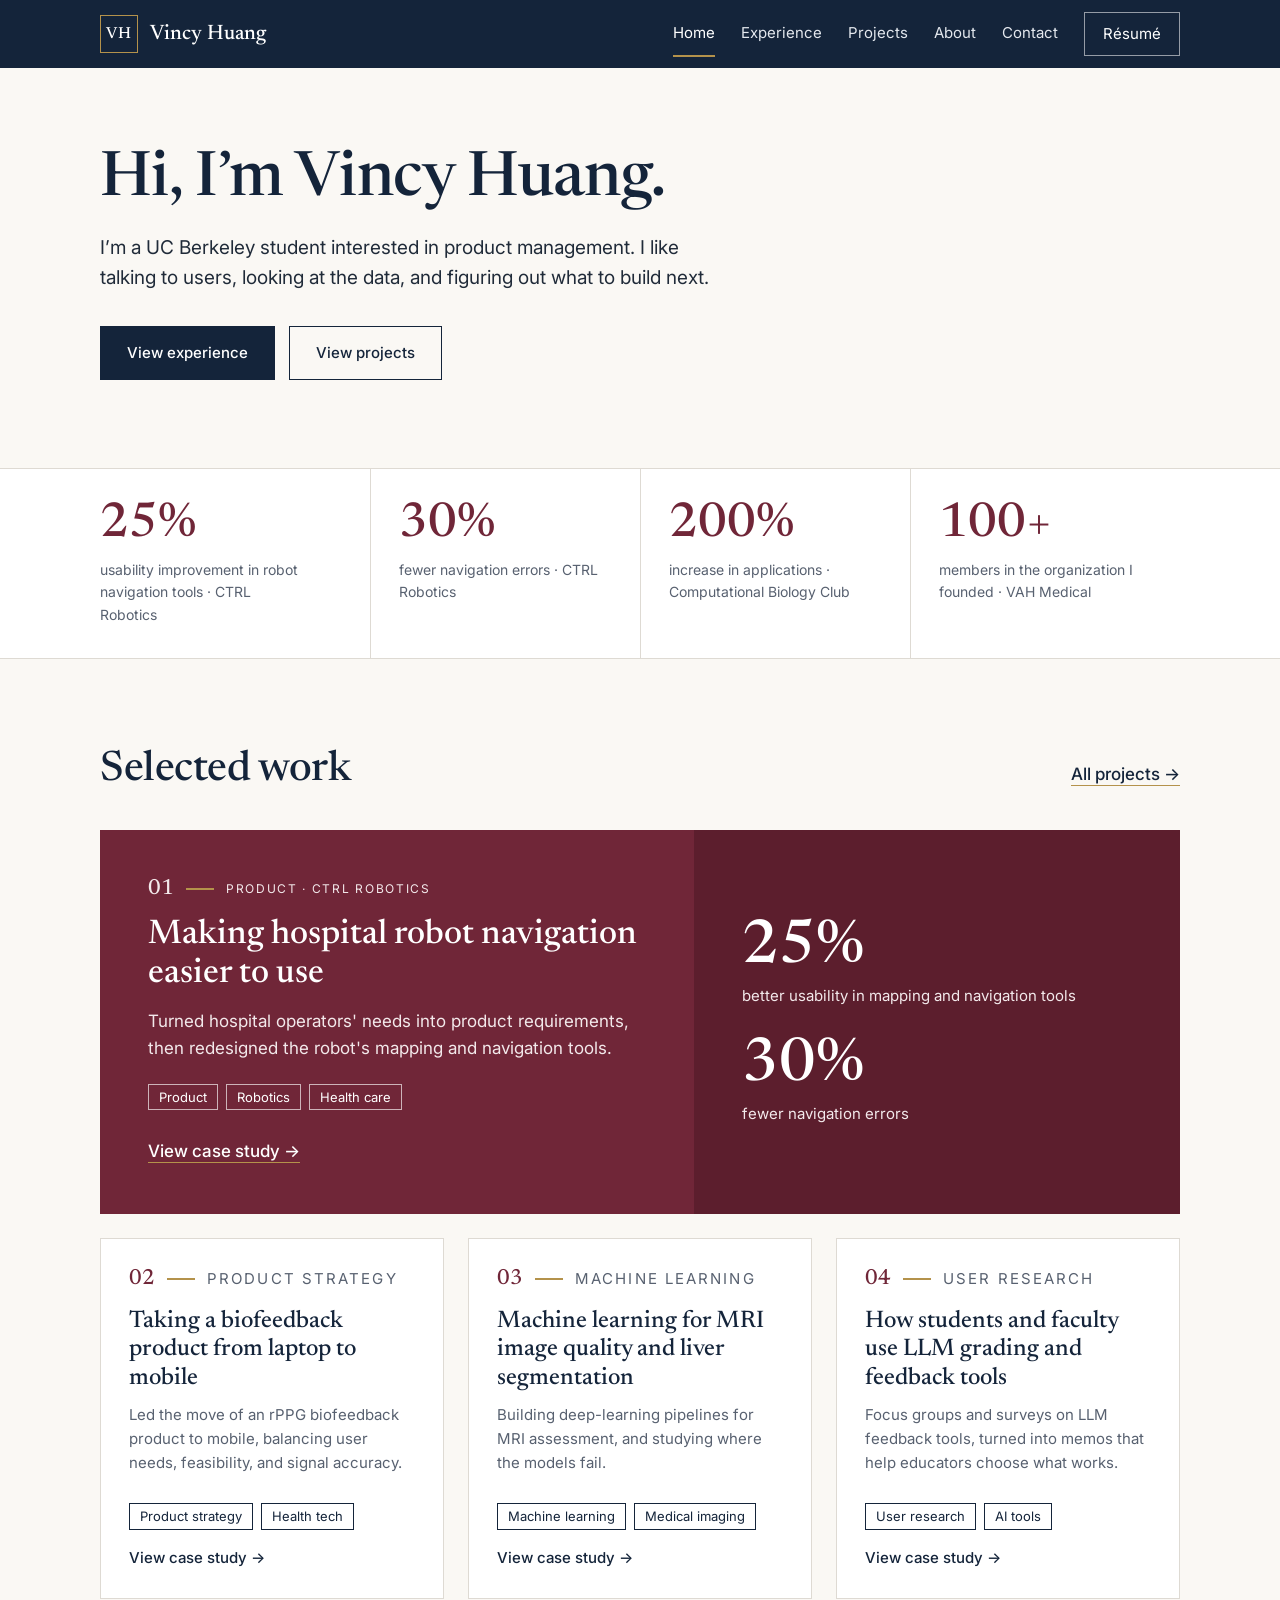
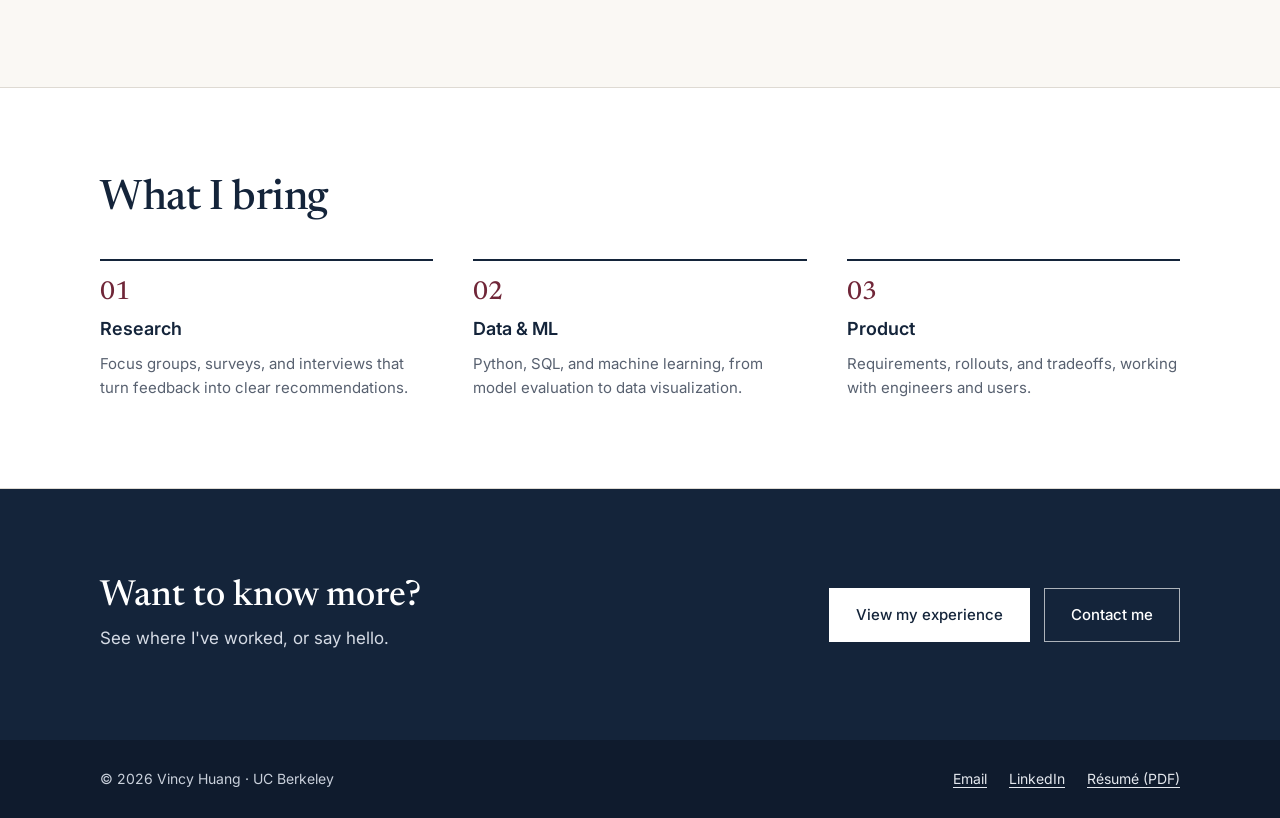
==== index.html @ 1adbe144 "Organize assets into css, js, img and docs folders Co-Authored-By: Claude Opus 5.5 <noreply@anthropi" ====
<!doctype html>
<html lang="en" class="no-js">
<head>
<meta charset="utf-8">
<meta name="viewport" content="width=device-width, initial-scale=1">
<title>Vincy Huang · UC Berkeley · Product, Research &amp; Data</title>
<meta name="description" content="Vincy Huang is a UC Berkeley student interested in product management: talking to users, looking at the data, and figuring out what to build next.">
<meta property="og:title" content="Vincy Huang · UC Berkeley · Product, Research &amp; Data">
<meta property="og:description" content="Vincy Huang is a UC Berkeley student interested in product management: talking to users, looking at the data, and figuring out what to build next.">
<meta property="og:type" content="website">
<meta name="theme-color" content="#14243A">
<link rel="icon" href="assets/img/favicon.svg" type="image/svg+xml">
<link rel="stylesheet" href="https://fonts.googleapis.com/css2?family=Inter:wght@400;500;600&family=Newsreader:ital,opsz,wght@0,6..72,400;0,6..72,500;0,6..72,600;1,6..72,400&display=swap">
<link rel="stylesheet" href="assets/css/style.css">
<script>
document.documentElement.className='js';
// Opening "Hi" screen: first homepage visit of the session only, never with reduced motion or a #link.
(function(){try{var d=document.documentElement;if(!sessionStorage.getItem('vh-visited')&&!location.hash&&!(window.matchMedia&&matchMedia('(prefers-reduced-motion: reduce)').matches)){d.className+=' intro-on';}}catch(e){}})();
</script>
</head>
<body class="">
<div class="intro" id="intro">
<div class="intro-panel intro-left"></div>
<div class="intro-panel intro-right"></div>
<button class="intro-hi" type="button" aria-label="Hi. Enter the site">Hi<span class="intro-line" aria-hidden="true"></span></button>
</div>
<a class="skip" href="#main">Skip to main content</a>
<header class="site-header">
<div class="wrap">
<a class="brand" href="index.html" aria-label="Vincy Huang, home">
<span class="mono" aria-hidden="true">VH</span><span class="brand-name">Vincy Huang</span>
</a>
<button class="menu-btn" type="button" aria-expanded="false" aria-controls="site-nav">Menu</button>
<nav class="nav" id="site-nav" aria-label="Primary">
<a href="index.html" aria-current="page">Home</a>
<a href="experience.html">Experience</a>
<a href="projects.html">Projects</a>
<a href="about.html">About</a>
<a href="contact.html">Contact</a>
<a class="nav-resume" href="assets/docs/Vincy_Huang_Resume.pdf" target="_blank" rel="noopener" aria-label="Résumé (PDF, opens in a new tab)">Résumé</a>
</nav>
</div>
</header>
<main id="main">

<section class="hero hero-intro">
<div class="wrap">
<h1 class="h-serif">Hi, I’m Vincy Huang.</h1>
<p class="lead">I’m a UC Berkeley student interested in product management. I like talking to users, looking at the data, and figuring out what to build next.</p>
<div class="btn-row">
<a class="btn btn-primary" href="experience.html">View experience</a>
<a class="btn btn-ghost" href="projects.html">View projects</a>
</div>
</div>
</section>

<section class="stats" aria-label="Highlights">
<div class="wrap">
<div class="stat"><b>25%</b><span>usability improvement in robot navigation tools · CTRL Robotics</span></div>
<div class="stat"><b>30%</b><span>fewer navigation errors · CTRL Robotics</span></div>
<div class="stat"><b>200%</b><span>increase in applications · Computational Biology Club</span></div>
<div class="stat"><b>100+</b><span>members in the organization I founded · VAH Medical</span></div>
</div>
</section>

<section class="section" aria-labelledby="work-h">
<div class="wrap">
<div class="section-head">
<h2 class="h-serif" id="work-h">Selected work</h2>
<p><a class="tlink" href="projects.html">All projects →</a></p>
</div>
<article class="feature on-dark">
<div class="feature-body">
<p class="kicker"><span class="n">01</span><span>Product · CTRL Robotics</span></p>
<h3>Making hospital robot navigation easier to use</h3>
<p>Turned hospital operators&#x27; needs into product requirements, then redesigned the robot&#x27;s mapping and navigation tools.</p>
<div style="margin:20px 0 28px"><ul class="tags"><li><span class="tag">Product</span></li><li><span class="tag">Robotics</span></li><li><span class="tag">Health care</span></li></ul></div>
<a class="tlink stretch" href="projects/ctrl-robotics.html">View case study →</a>
</div>
<div class="feature-side">
<div class="metric"><b>25%</b><span>better usability in mapping and navigation tools</span></div>
<div class="metric"><b>30%</b><span>fewer navigation errors</span></div>
</div>
</article>
<div class="tiles">
<article class="tile">
<p class="kicker"><span class="n">02</span><span>Product strategy</span></p>
<h3><a href="projects/streamind-health.html">Taking a biofeedback product from laptop to mobile</a></h3>
<p>Led the move of an rPPG biofeedback product to mobile, balancing user needs, feasibility, and signal accuracy.</p>
<ul class="tags"><li><span class="tag">Product strategy</span></li><li><span class="tag">Health tech</span></li></ul>
<span class="go" aria-hidden="true">View case study →</span>
</article>
<article class="tile">
<p class="kicker"><span class="n">03</span><span>Machine learning</span></p>
<h3><a href="projects/ucsf-radiology.html">Machine learning for MRI image quality and liver segmentation</a></h3>
<p>Building deep-learning pipelines for MRI assessment, and studying where the models fail.</p>
<ul class="tags"><li><span class="tag">Machine learning</span></li><li><span class="tag">Medical imaging</span></li></ul>
<span class="go" aria-hidden="true">View case study →</span>
</article>
<article class="tile">
<p class="kicker"><span class="n">04</span><span>User research</span></p>
<h3><a href="projects/ctl-llm-research.html">How students and faculty use LLM grading and feedback tools</a></h3>
<p>Focus groups and surveys on LLM feedback tools, turned into memos that help educators choose what works.</p>
<ul class="tags"><li><span class="tag">User research</span></li><li><span class="tag">AI tools</span></li></ul>
<span class="go" aria-hidden="true">View case study →</span>
</article>
</div>
</div>
</section>

<section class="band-white section" aria-labelledby="bring-h">
<div class="wrap">
<h2 class="h-serif" id="bring-h" style="margin-bottom:36px">What I bring</h2>
<div class="cols-3">
<div class="col"><span class="num">01</span><h3>Research</h3><p>Focus groups, surveys, and interviews that turn feedback into clear recommendations.</p></div>
<div class="col"><span class="num">02</span><h3>Data &amp; ML</h3><p>Python, SQL, and machine learning, from model evaluation to data visualization.</p></div>
<div class="col"><span class="num">03</span><h3>Product</h3><p>Requirements, rollouts, and tradeoffs, working with engineers and users.</p></div>
</div>
</div>
</section>

<section class="band-navy section" aria-labelledby="cta-h">
<div class="wrap cta">
<div>
<h2 id="cta-h">Want to know more?</h2>
<p>See where I've worked, or say hello.</p>
</div>
<div class="btn-row">
<a class="btn btn-light" href="experience.html">View my experience</a>
<a class="btn btn-outline-light" href="contact.html">Contact me</a>
</div>
</div>
</section>

</main>
<footer class="site-footer">
<div class="wrap">
<span>© 2026 Vincy Huang · UC Berkeley</span>
<ul>
<li><a href="mailto:vhuang0707@gmail.com">Email</a></li>
<li><a href="https://www.linkedin.com/in/vincyhuang7" target="_blank" rel="noopener">LinkedIn</a></li>
<li><a href="assets/docs/Vincy_Huang_Resume.pdf" target="_blank" rel="noopener">Résumé (PDF)</a></li>
</ul>
</div>
</footer>
<script src="assets/js/site.js"></script>
</body>
</html>
---- assets/css/style.css ----
/* ==========================================================
   Vincy Huang portfolio — styles
   Edit the colors and fonts here (":root") to restyle the site.
   ========================================================== */
:root {
  --navy: #14243a;
  --maroon: #702638;
  --maroon-deep: #5c1e2d;
  --paper: #faf8f4;
  --gold: #b4924b;
  --gold-light: #e3c98e;
  --ink: #202b39;
  --muted: #586170;
  --line: #dedad3;
  --white: #ffffff;
  --serif: "Newsreader", Georgia, "Times New Roman", serif;
  --sans: "Inter", system-ui, -apple-system, "Segoe UI", Roboto, sans-serif;
  --wrap: 1160px;
}

*, *::before, *::after { box-sizing: border-box; }
html { scroll-padding-top: 84px; }
body {
  margin: 0;
  background: var(--paper);
  color: var(--ink);
  font: 400 17px/1.6 var(--sans);
  -webkit-font-smoothing: antialiased;
}
img, svg { max-width: 100%; }
a { color: inherit; }
h1, h2, h3, p, ul, ol, dl, dd { margin-top: 0; }

.wrap { max-width: var(--wrap); margin: 0 auto; padding: 0 clamp(20px, 4vw, 40px); }

/* Accessibility helpers */
.skip {
  position: absolute; left: -9999px; top: 8px; z-index: 100;
  background: var(--white); color: var(--navy); padding: 12px 18px;
  border: 2px solid var(--maroon); font-weight: 600;
}
.skip:focus { left: 8px; }
:focus-visible { outline: 3px solid var(--maroon); outline-offset: 3px; }
.site-header :focus-visible, .band-navy :focus-visible, .band-maroon :focus-visible, .site-footer :focus-visible {
  outline-color: var(--gold-light);
}

/* ---------- Header ---------- */
.site-header { background: var(--navy); color: var(--white); position: sticky; top: 0; z-index: 50; }
.site-header .wrap { display: flex; align-items: center; justify-content: space-between; gap: 16px; min-height: 68px; }
.brand { display: flex; align-items: center; gap: 12px; text-decoration: none; color: var(--white); }
.mono {
  width: 38px; height: 38px; border: 1px solid var(--gold);
  display: inline-flex; align-items: center; justify-content: center;
  font: 500 16px/1 var(--serif); letter-spacing: .04em;
}
.brand-name { font: 500 21px/1 var(--serif); }
.nav { display: flex; align-items: center; gap: 4px 26px; }
.nav a {
  text-decoration: none; color: #e4e8ee; font-size: 15px;
  padding: 10px 0; border-bottom: 2px solid transparent;
  transition: color .15s, border-color .15s;
}
.nav a:hover { color: var(--white); border-bottom-color: var(--gold); }
.nav a[aria-current="page"] { color: var(--white); border-bottom-color: var(--gold); }
.nav a.nav-resume {
  color: var(--white); border: 1px solid rgba(255,255,255,.55); padding: 9px 18px;
  transition: background .15s, color .15s;
}
.nav a.nav-resume:hover { background: var(--white); color: var(--navy); }
.menu-btn {
  display: none; align-items: center; min-height: 44px; padding: 0 16px;
  background: transparent; color: var(--white); border: 1px solid rgba(255,255,255,.55);
  font: 500 15px var(--sans); cursor: pointer;
}

/* ---------- Buttons & links ---------- */
.btn {
  display: inline-block; text-decoration: none; font-weight: 500; font-size: 15px;
  padding: 14px 26px; border: 1px solid var(--navy);
  transition: background .15s, color .15s, border-color .15s;
}
.btn-primary { background: var(--navy); color: var(--white); }
.btn-primary:hover { background: var(--maroon); border-color: var(--maroon); }
.btn-ghost { background: transparent; color: var(--navy); }
.btn-ghost:hover { background: var(--navy); color: var(--white); }
.btn-light { background: var(--white); color: var(--navy); border-color: var(--white); }
.btn-light:hover { background: transparent; color: var(--white); }
.btn-outline-light { background: transparent; color: var(--white); border-color: rgba(255,255,255,.65); }
.btn-outline-light:hover { background: var(--white); color: var(--navy); }
.btn-row { display: flex; flex-wrap: wrap; gap: 14px; align-items: center; }
.tlink {
  color: var(--navy); text-decoration: none; font-weight: 500;
  border-bottom: 1px solid var(--gold); padding-bottom: 1px;
  transition: color .15s, border-color .15s;
}
.tlink:hover { color: var(--maroon); border-bottom-color: var(--maroon); }

/* ---------- Type ---------- */
.eyebrow {
  display: flex; align-items: center; gap: 12px; margin: 0 0 20px;
  font-size: 12px; font-weight: 600; letter-spacing: .14em; text-transform: uppercase; color: var(--maroon);
}
.eyebrow::before { content: ""; width: 28px; height: 2px; background: var(--gold); flex: none; }
.h-serif { font-family: var(--serif); font-weight: 500; color: var(--navy); letter-spacing: -.01em; }
h1.h-serif { font-size: clamp(40px, 6vw, 62px); line-height: 1.05; margin-bottom: 24px; }
h2.h-serif { font-size: clamp(30px, 4vw, 42px); line-height: 1.12; margin-bottom: 0; }
.lead { font-size: 19px; line-height: 1.6; max-width: 540px; }
.muted { color: var(--muted); }
.tag {
  display: inline-block; border: 1px solid var(--navy); color: var(--navy);
  padding: 2px 10px; font-size: 13px; line-height: 1.6;
}
.tags { display: flex; flex-wrap: wrap; gap: 8px; margin: 0; padding: 0; list-style: none; }
.on-dark .tag { border-color: rgba(255,255,255,.65); color: var(--white); }

/* ---------- Home hero ---------- */
.hero { padding: clamp(48px, 7vw, 80px) 0 clamp(56px, 8vw, 88px); }
.hero .wrap { display: grid; grid-template-columns: 1.15fr .85fr; gap: 56px; align-items: start; }
.hero-name { font: 400 24px/1.2 var(--serif); color: var(--muted); margin-bottom: 8px; }
.hero .lead { margin-bottom: 20px; }
.hero .tags { margin-bottom: 32px; }
.hero-resume { margin: 24px 0 0; font-size: 14px; }

.panel { position: relative; background: var(--white); border: 1px solid var(--line); padding: 36px; }
.panel::before { content: ""; position: absolute; top: -1px; left: 36px; width: 56px; height: 3px; background: var(--gold); }
.panel-label { margin: 0 0 6px; font-size: 12px; font-weight: 600; letter-spacing: .14em; text-transform: uppercase; color: var(--muted); }
.panel-title { font: 500 24px/1.2 var(--serif); color: var(--navy); margin-bottom: 8px; }
.now-item { display: flex; gap: 20px; padding: 20px 0; border-top: 1px solid var(--line); }
.now-item:first-of-type { margin-top: 16px; }
.num { font: 500 26px/1.1 var(--serif); color: var(--maroon); min-width: 36px; }
.now-item h3 { margin: 0 0 2px; font-size: 16px; font-weight: 600; color: var(--navy); }
.now-item p { margin: 0; font-size: 14px; color: var(--muted); }
.panel-foot { margin: 8px 0 0; padding-top: 18px; border-top: 1px solid var(--line); font-size: 14px; }

/* ---------- Stats ---------- */
.stats { background: var(--white); border-top: 1px solid var(--line); border-bottom: 1px solid var(--line); }
.stats .wrap { display: grid; grid-template-columns: repeat(4, 1fr); }
.stat { padding: 32px 28px; border-left: 1px solid var(--line); }
.stat:first-child { border-left: 0; padding-left: 0; }
.stat b { display: block; font: 500 48px/1 var(--serif); color: var(--maroon); }
.stat span { display: block; margin-top: 10px; font-size: 14px; color: var(--muted); max-width: 200px; }

/* ---------- Sections ---------- */
.section { padding: clamp(56px, 7vw, 88px) 0; }
.section-head { display: flex; flex-wrap: wrap; align-items: baseline; justify-content: space-between; gap: 12px; margin-bottom: 36px; }
.section-head p { margin: 0; }

/* Feature project (home) */
.feature { display: grid; grid-template-columns: 1.1fr .9fr; background: var(--maroon); color: var(--white); position: relative; }
.feature-body { padding: clamp(28px, 4vw, 48px); }
.feature-side { background: var(--maroon-deep); padding: clamp(28px, 4vw, 48px); display: flex; flex-direction: column; justify-content: center; gap: 28px; }
.kicker { display: flex; align-items: center; gap: 12px; margin: 0 0 16px; font-size: 12px; letter-spacing: .14em; text-transform: uppercase; }
.kicker .n { font: 500 22px/1 var(--serif); letter-spacing: 0; }
.kicker::after { content: ""; width: 28px; height: 2px; background: var(--gold); order: 1; }
.kicker span:last-child { order: 2; }
.feature h3 { font: 500 clamp(26px, 3vw, 34px)/1.15 var(--serif); margin-bottom: 14px; }
.feature p { color: #f3e9eb; }
.feature .tlink { color: var(--white); }
.feature .tlink:hover { color: var(--white); border-bottom-color: var(--white); }
.metric b { display: block; font: 500 clamp(44px, 5vw, 60px)/1 var(--serif); }
.metric span { display: block; margin-top: 6px; font-size: 15px; color: #f3e9eb; }
.stretch::after { content: ""; position: absolute; inset: 0; }

/* Tiles */
.tiles { display: grid; grid-template-columns: repeat(3, 1fr); gap: 24px; margin-top: 24px; }
.tile { position: relative; background: var(--white); border: 1px solid var(--line); padding: 28px; display: flex; flex-direction: column; transition: border-color .15s, transform .15s; }
.tile:hover { border-color: var(--navy); transform: translateY(-2px); }
.tile .kicker { color: var(--muted); }
.tile .kicker .n { color: var(--maroon); }
.tile h3 { font: 500 24px/1.2 var(--serif); color: var(--navy); margin-bottom: 10px; }
.tile h3 a { text-decoration: none; }
.tile h3 a::after { content: ""; position: absolute; inset: 0; }
.tile p { font-size: 15px; color: var(--muted); }
.tile .tags { margin-top: auto; padding-top: 12px; }
.tile .go { margin-top: 16px; font-weight: 500; color: var(--navy); font-size: 15px; }

/* Three columns */
.cols-3 { display: grid; grid-template-columns: repeat(3, 1fr); gap: 40px; }
.col { border-top: 2px solid var(--navy); padding-top: 18px; }
.col .num { display: block; margin-bottom: 8px; }
.col h3 { font-size: 18px; font-weight: 600; color: var(--navy); margin-bottom: 8px; }
.col p { margin: 0; font-size: 15px; color: var(--muted); }
.band-white { background: var(--white); border-top: 1px solid var(--line); border-bottom: 1px solid var(--line); }

.band-navy { background: var(--navy); color: var(--white); }
.band-navy .cta { display: flex; flex-wrap: wrap; align-items: center; justify-content: space-between; gap: 28px; }
.band-navy h2 { font: 500 clamp(28px, 3.5vw, 36px)/1.15 var(--serif); margin-bottom: 6px; }
.band-navy p { margin: 0; color: #d5dbe5; }

/* ---------- Page intro ---------- */
.page-intro { padding: clamp(44px, 6vw, 72px) 0 clamp(28px, 4vw, 44px); }
.page-intro p.lead { margin: 16px 0 0; }

/* ---------- Projects list ---------- */
.plist { list-style: none; margin: 0; padding: 0; border-top: 2px solid var(--navy); }
.prow { position: relative; display: grid; grid-template-columns: 64px 1.3fr 1fr 150px; gap: 16px 32px; padding: 36px 12px; border-bottom: 1px solid var(--line); align-items: start; transition: background .15s; }
.prow:hover { background: var(--white); }
.prow .num { font-size: 34px; }
.prow h2 { font: 500 26px/1.2 var(--serif); color: var(--navy); margin-bottom: 8px; }
.prow h2 a { text-decoration: none; }
.prow h2 a::after { content: ""; position: absolute; inset: 0; }
.prow .where { font-size: 14px; color: var(--muted); margin: 0; }
.prow p.what { margin: 0 0 12px; font-size: 16px; }
.prow .chip { font: 500 15px/1.3 var(--sans); color: var(--maroon); }
.prow .chip b { font: 500 30px/1 var(--serif); display: block; }
.prow .go { font-weight: 500; color: var(--navy); }

/* ---------- Case study ---------- */
.crumbs { font-size: 14px; color: var(--muted); padding: 24px 0 0; }
.crumbs ol { display: flex; flex-wrap: wrap; gap: 6px; list-style: none; margin: 0; padding: 0; }
.crumbs li + li::before { content: "/"; margin-right: 6px; color: var(--line); }
.crumbs a { color: var(--navy); }
.cs-head { padding: 28px 0 44px; }
.cs-head .lead { margin: 0 0 32px; max-width: 680px; }
.summary { display: grid; grid-template-columns: repeat(4, 1fr); border-top: 2px solid var(--navy); border-bottom: 1px solid var(--line); background: var(--white); }
.summary div { padding: 18px 20px; border-left: 1px solid var(--line); }
.summary div:first-child { border-left: 0; padding-left: 0; background: transparent; }
.summary dt { font-size: 12px; font-weight: 600; letter-spacing: .12em; text-transform: uppercase; color: var(--muted); margin-bottom: 4px; }
.summary dd { margin: 0; font-weight: 500; color: var(--navy); font-size: 15px; }
.cs-body { padding: 8px 0 72px; }
.cs-block { display: grid; grid-template-columns: 220px 1fr; gap: 16px 48px; padding: 44px 0; border-top: 1px solid var(--line); }
.cs-block:first-child { border-top: 0; }
.cs-block > * { min-width: 0; }
.cs-block h2 { font: 500 28px/1.15 var(--serif); color: var(--navy); margin: 0; }
.cs-block h2::before { content: ""; display: block; width: 36px; height: 3px; background: var(--gold); margin-bottom: 14px; }
.cs-block p { max-width: 640px; margin-bottom: 0; }
.steps { list-style: none; margin: 0; padding: 0; counter-reset: s; display: grid; gap: 22px; max-width: 680px; }
.steps li { counter-increment: s; display: grid; grid-template-columns: 44px 1fr; gap: 12px; align-items: start; }
.steps li::before { content: "0" counter(s); font: 500 26px/1.1 var(--serif); color: var(--maroon); }
.results { display: grid; grid-template-columns: repeat(auto-fit, minmax(min(220px, 100%), 1fr)); gap: 20px; max-width: 680px; }
.result { background: var(--maroon); color: var(--white); padding: 28px; }
.result b { display: block; font: 500 54px/1 var(--serif); }
.result span { display: block; margin-top: 8px; font-size: 15px; color: #f3e9eb; }
.result.plain { background: var(--white); color: var(--ink); border: 1px solid var(--line); border-top: 3px solid var(--gold); }
.result.plain span { color: var(--ink); margin: 0; font-size: 16px; }
.note { margin-top: 16px; font-size: 14px; color: var(--muted); max-width: 640px; }
.next { background: var(--white); border-top: 1px solid var(--line); border-bottom: 1px solid var(--line); }
.next .wrap { padding-top: 40px; padding-bottom: 40px; display: flex; flex-wrap: wrap; justify-content: space-between; align-items: center; gap: 20px; }
.next .label { margin: 0 0 4px; font-size: 12px; font-weight: 600; letter-spacing: .14em; text-transform: uppercase; color: var(--muted); }
.next h2 { font: 500 26px/1.2 var(--serif); color: var(--navy); margin: 0; }

/* ---------- Experience ---------- */
.group-title { font: 600 12px/1 var(--sans); letter-spacing: .14em; text-transform: uppercase; color: var(--maroon); margin: 0 0 8px; }
.roles { list-style: none; padding: 0; margin: 0 0 56px; }
.role { position: relative; display: grid; grid-template-columns: 190px 1fr; gap: 12px 40px; padding: 36px 0; border-top: 1px solid var(--line); }
.role::before { content: ""; position: absolute; top: -2px; left: 0; width: 40px; height: 3px; background: var(--gold); }
.when { font-size: 14px; color: var(--muted); }
.when b { display: block; font-size: 15px; color: var(--navy); font-weight: 600; }
.role h3 { font: 500 26px/1.2 var(--serif); color: var(--navy); margin-bottom: 2px; }
.role .org { margin: 0 0 14px; color: var(--muted); font-size: 16px; }
.role ul { margin: 0 0 16px; padding-left: 20px; }
.role li { margin-bottom: 6px; }
.role ul.tags { padding-left: 0; }
.role ul.tags li { margin-bottom: 0; }
.role li::marker { color: var(--gold); }
.role strong.hl { color: var(--maroon); font-weight: 600; }
.edu { background: var(--white); border: 1px solid var(--line); padding: clamp(24px, 4vw, 40px); display: grid; grid-template-columns: 1fr 1.2fr; gap: 32px 48px; position: relative; }
.edu::before { content: ""; position: absolute; top: -1px; left: 40px; width: 56px; height: 3px; background: var(--gold); }
.edu h3 { font: 500 28px/1.2 var(--serif); color: var(--navy); margin-bottom: 4px; }
.edu .gpa b { font: 500 44px/1 var(--serif); color: var(--maroon); }
.edu .sub { font-size: 12px; font-weight: 600; letter-spacing: .12em; text-transform: uppercase; color: var(--muted); margin: 0 0 10px; }
.edu .tags + .sub { margin-top: 22px; }

/* ---------- About ---------- */
.about-grid { display: grid; grid-template-columns: 1.2fr .8fr; gap: 56px; align-items: start; }
.about-grid p { font-size: 18px; max-width: 600px; }
.facts { background: var(--white); border: 1px solid var(--line); padding: 32px; position: relative; }
.facts::before { content: ""; position: absolute; top: -1px; left: 32px; width: 56px; height: 3px; background: var(--gold); }
.facts dt { font-size: 12px; font-weight: 600; letter-spacing: .12em; text-transform: uppercase; color: var(--muted); margin-bottom: 4px; }
.facts dd { margin: 0 0 20px; font-weight: 500; color: var(--navy); }
.facts dd:last-child { margin-bottom: 0; }
.tools-grid { display: grid; grid-template-columns: repeat(3, 1fr); gap: 40px; }

/* ---------- Contact ---------- */
.contact-list { list-style: none; margin: 0; padding: 0; border-top: 2px solid var(--navy); }
.contact-row { display: grid; grid-template-columns: 180px 1fr auto; gap: 12px 32px; align-items: center; padding: 28px 0; border-bottom: 1px solid var(--line); }
.contact-row .label { font-size: 12px; font-weight: 600; letter-spacing: .14em; text-transform: uppercase; color: var(--muted); }
.contact-row .value { font: 500 clamp(20px, 2.6vw, 28px)/1.2 var(--serif); color: var(--navy); overflow-wrap: anywhere; }
.contact-row .value a { text-decoration: none; border-bottom: 1px solid var(--gold); }
.contact-row .value a:hover { color: var(--maroon); border-bottom-color: var(--maroon); }

/* ---------- Footer ---------- */
.site-footer { background: #0f1b2d; color: #c9d0db; font-size: 14px; }
.site-footer .wrap { padding-top: 28px; padding-bottom: 28px; display: flex; flex-wrap: wrap; justify-content: space-between; gap: 12px 28px; }
.site-footer ul { list-style: none; margin: 0; padding: 0; display: flex; flex-wrap: wrap; gap: 8px 22px; }
.site-footer a { color: #e4e8ee; text-underline-offset: 3px; }


/* ---------- Home intro hero ---------- */
.hero-intro .wrap { display: block; }
.hero-intro h1.h-serif { margin-bottom: 20px; }
.hero-intro .lead { max-width: 620px; margin-bottom: 32px; }

/* ---------- Opening "Hi" screen (homepage, first visit per session) ---------- */
.intro { display: none; }
.intro-on .intro { display: block; position: fixed; inset: 0; z-index: 200; }
.intro-on body { overflow: hidden; }
.intro-panel { position: absolute; top: 0; bottom: 0; width: 50.5%; background: var(--navy); transition: transform .6s cubic-bezier(.76, 0, .24, 1); }
.intro-left { left: 0; }
.intro-right { right: 0; }
.intro-hi {
  position: absolute; left: 50%; top: 50%; transform: translate(-50%, -50%);
  display: flex; flex-direction: column; align-items: center; gap: 14px;
  background: none; border: 0; padding: 16px 28px; cursor: pointer;
  color: var(--paper); font: 400 clamp(64px, 11vw, 120px)/1 var(--serif); letter-spacing: -.01em;
  transition: opacity .2s ease;
}
.intro-hi:focus-visible { outline: 2px solid var(--gold-light); outline-offset: 6px; }
.intro-line { display: block; height: 1px; width: 0; background: var(--gold); animation: intro-line .5s .15s ease-out forwards; }
@keyframes intro-line { to { width: 72px; } }
.intro.leaving .intro-hi { opacity: 0; }
.intro.leaving .intro-left { transform: translateX(-100%); }
.intro.leaving .intro-right { transform: translateX(100%); }

/* ---------- Jarvis project card ---------- */
.jarvis-card {
  position: relative; background: var(--white); border: 1px solid var(--line); border-top: 3px solid var(--gold);
  padding: clamp(28px, 4vw, 48px); max-width: 820px; transition: border-color .15s, transform .15s, background .15s;
}
.jarvis-card .kicker { color: var(--muted); }
.jarvis-card h2 { font: 500 clamp(34px, 4.5vw, 48px)/1.1 var(--serif); color: var(--navy); margin-bottom: 14px; }
.jarvis-card h2 a { text-decoration: none; outline: none; }
.jarvis-card h2 a::after { content: ""; position: absolute; inset: 0; }
.jarvis-card p:not(.kicker) { font-size: 18px; max-width: 620px; margin-bottom: 24px; }
.jarvis-card .go { font-weight: 500; color: var(--maroon); }
.jarvis-card:hover { border-color: var(--navy); border-top-color: var(--gold); }
/* Clear keyboard focus on the whole card */
.jarvis-card:focus-within { outline: 3px solid var(--maroon); outline-offset: 4px; }
/* Simple pressed state on touchscreens */
@media (hover: none) {
  .jarvis-card:active { background: var(--paper); transform: scale(.99); }
}

/* ---------- Cursor ring (desktop pointer only) ---------- */
.cursor-ring {
  position: fixed; left: 0; top: 0; z-index: 150; pointer-events: none;
  width: 28px; height: 28px; margin: -14px 0 0 -14px; border: 1.5px solid var(--gold); border-radius: 999px;
  display: flex; align-items: center; justify-content: center; overflow: hidden;
  opacity: 0; transition: width .25s ease, height .25s ease, margin .25s ease, background .25s ease, border-color .25s ease, opacity .2s ease;
}
.cursor-ring.visible { opacity: 1; }
.cursor-ring.hover { width: 48px; height: 48px; margin: -24px 0 0 -24px; background: rgba(180, 146, 75, .12); }
.cursor-ring .cursor-label {
  font: 500 13px/1 var(--sans); letter-spacing: .04em; color: var(--paper); white-space: nowrap; opacity: 0; transition: opacity .15s ease;
}
.cursor-ring.explore { width: 92px; height: 34px; margin: -17px 0 0 -46px; background: var(--maroon); border-color: var(--maroon); }
.cursor-ring.explore .cursor-label { opacity: 1; transition-delay: .08s; }

/* ---------- Responsive ---------- */
@media (max-width: 960px) {
  .hero .wrap { grid-template-columns: 1fr; gap: 40px; }
  .feature { grid-template-columns: 1fr; }
  .tiles, .cols-3, .tools-grid { grid-template-columns: 1fr; }
  .about-grid, .edu { grid-template-columns: 1fr; gap: 32px; }
  .prow { grid-template-columns: 48px 1fr; }
  .prow > :nth-child(3), .prow > :nth-child(4) { grid-column: 2; }
  .summary { grid-template-columns: repeat(2, 1fr); }
  .summary div:nth-child(odd) { border-left: 0; padding-left: 0; }
  .summary div:nth-child(n+3) { border-top: 1px solid var(--line); }
}
@media (max-width: 820px) {
  .js .menu-btn { display: inline-flex; }
  .js .nav {
    display: none; position: absolute; left: 0; right: 0; top: 100%;
    background: var(--navy); flex-direction: column; align-items: stretch;
    padding: 4px clamp(20px, 4vw, 40px) 20px; border-top: 1px solid rgba(255,255,255,.15);
  }
  .js .nav.open { display: flex; }
  .js .nav a { padding: 14px 0; min-height: 48px; border-bottom: 1px solid rgba(255,255,255,.12); }
  .js .nav a.nav-resume { margin-top: 12px; text-align: center; border: 1px solid rgba(255,255,255,.55); }
  .no-js .site-header .wrap { flex-wrap: wrap; padding-top: 10px; padding-bottom: 10px; }
  .no-js .nav { flex-wrap: wrap; }
  .stats .wrap { grid-template-columns: repeat(2, 1fr); }
  .stat:nth-child(odd) { border-left: 0; padding-left: 0; }
  .stat:nth-child(n+3) { border-top: 1px solid var(--line); }
  .cs-block, .role { grid-template-columns: 1fr; gap: 12px; }
  .contact-row { grid-template-columns: 1fr; }
}
@media (max-width: 520px) {
  body { font-size: 16px; }
  .panel { padding: 28px 24px; }
  .panel::before { left: 24px; }
  .stat { padding: 24px 16px; }
  .stat b { font-size: 40px; }
  .summary { grid-template-columns: 1fr; }
  .summary div { border-left: 0; padding-left: 0; border-top: 1px solid var(--line); }
  .summary div:first-child { border-top: 0; }
}
@media (prefers-reduced-motion: reduce) {
  *, *::before, *::after { transition: none !important; animation: none !important; scroll-behavior: auto !important; }
  .tile:hover { transform: none; }
  .intro, .cursor-ring { display: none !important; }
  .jarvis-card:active { transform: none; }
}
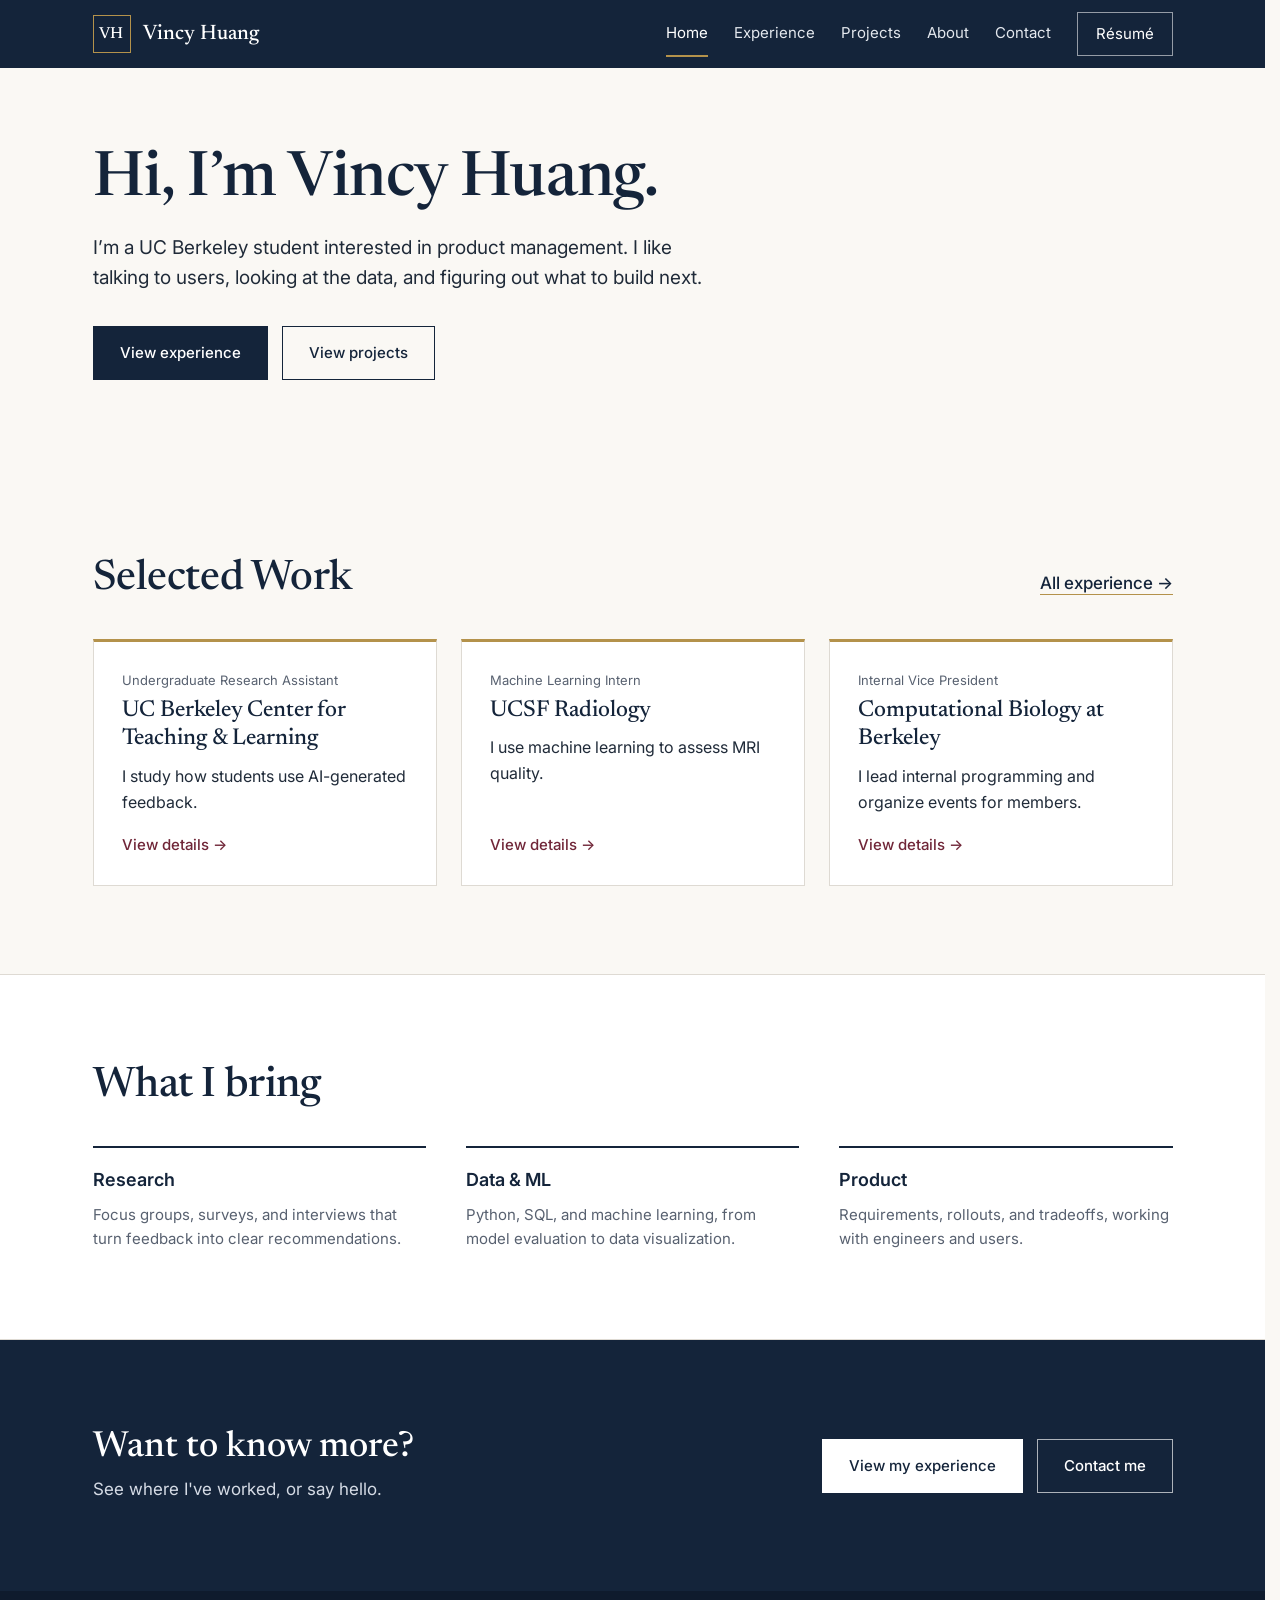
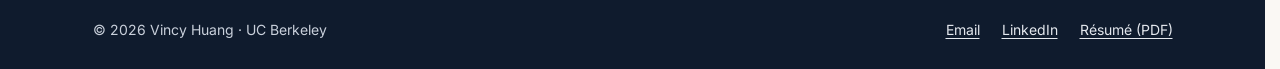
==== commit 03c89c16: "Portfolio content refresh and continuous opening greeting - Opening greeting "Hi, I'm Vincy Huang." " ====
--- a/index.html
+++ b/index.html
@@ -22,7 +22,7 @@
 <div class="intro" id="intro">
 <div class="intro-panel intro-left"></div>
 <div class="intro-panel intro-right"></div>
-<button class="intro-hi" type="button" aria-label="Hi. Enter the site">Hi<span class="intro-line" aria-hidden="true"></span></button>
+<button class="intro-hi" type="button" aria-label="Skip the introduction"><span class="intro-text" aria-hidden="true">Hi, I’m Vincy Huang.</span><span class="intro-line" aria-hidden="true"></span></button>
 </div>
 <a class="skip" href="#main">Skip to main content</a>
 <header class="site-header">
@@ -54,57 +54,32 @@
 </div>
 </section>
 
-<section class="stats" aria-label="Highlights">
-<div class="wrap">
-<div class="stat"><b>25%</b><span>usability improvement in robot navigation tools · CTRL Robotics</span></div>
-<div class="stat"><b>30%</b><span>fewer navigation errors · CTRL Robotics</span></div>
-<div class="stat"><b>200%</b><span>increase in applications · Computational Biology Club</span></div>
-<div class="stat"><b>100+</b><span>members in the organization I founded · VAH Medical</span></div>
-</div>
-</section>
-
 <section class="section" aria-labelledby="work-h">
 <div class="wrap">
 <div class="section-head">
-<h2 class="h-serif" id="work-h">Selected work</h2>
-<p><a class="tlink" href="projects.html">All projects →</a></p>
+<h2 class="h-serif" id="work-h">Selected Work</h2>
+<p><a class="tlink" href="experience.html">All experience →</a></p>
 </div>
-<article class="feature on-dark">
-<div class="feature-body">
-<p class="kicker"><span class="n">01</span><span>Product · CTRL Robotics</span></p>
-<h3>Making hospital robot navigation easier to use</h3>
-<p>Turned hospital operators&#x27; needs into product requirements, then redesigned the robot&#x27;s mapping and navigation tools.</p>
-<div style="margin:20px 0 28px"><ul class="tags"><li><span class="tag">Product</span></li><li><span class="tag">Robotics</span></li><li><span class="tag">Health care</span></li></ul></div>
-<a class="tlink stretch" href="projects/ctrl-robotics.html">View case study →</a>
-</div>
-<div class="feature-side">
-<div class="metric"><b>25%</b><span>better usability in mapping and navigation tools</span></div>
-<div class="metric"><b>30%</b><span>fewer navigation errors</span></div>
-</div>
-</article>
-<div class="tiles">
-<article class="tile">
-<p class="kicker"><span class="n">02</span><span>Product strategy</span></p>
-<h3><a href="projects/streamind-health.html">Taking a biofeedback product from laptop to mobile</a></h3>
-<p>Led the move of an rPPG biofeedback product to mobile, balancing user needs, feasibility, and signal accuracy.</p>
-<ul class="tags"><li><span class="tag">Product strategy</span></li><li><span class="tag">Health tech</span></li></ul>
-<span class="go" aria-hidden="true">View case study →</span>
-</article>
-<article class="tile">
-<p class="kicker"><span class="n">03</span><span>Machine learning</span></p>
-<h3><a href="projects/ucsf-radiology.html">Machine learning for MRI image quality and liver segmentation</a></h3>
-<p>Building deep-learning pipelines for MRI assessment, and studying where the models fail.</p>
-<ul class="tags"><li><span class="tag">Machine learning</span></li><li><span class="tag">Medical imaging</span></li></ul>
-<span class="go" aria-hidden="true">View case study →</span>
-</article>
-<article class="tile">
-<p class="kicker"><span class="n">04</span><span>User research</span></p>
-<h3><a href="projects/ctl-llm-research.html">How students and faculty use LLM grading and feedback tools</a></h3>
-<p>Focus groups and surveys on LLM feedback tools, turned into memos that help educators choose what works.</p>
-<ul class="tags"><li><span class="tag">User research</span></li><li><span class="tag">AI tools</span></li></ul>
-<span class="go" aria-hidden="true">View case study →</span>
-</article>
-</div>
+<ul class="work-list">
+<li class="work-item">
+<p class="role-name">Undergraduate Research Assistant</p>
+<h3><a href="projects/ctl-llm-research.html">UC Berkeley Center for Teaching &amp; Learning</a></h3>
+<p class="what">I study how students use AI-generated feedback.</p>
+<span class="go" aria-hidden="true">View details →</span>
+</li>
+<li class="work-item">
+<p class="role-name">Machine Learning Intern</p>
+<h3><a href="projects/ucsf-radiology.html">UCSF Radiology</a></h3>
+<p class="what">I use machine learning to assess MRI quality.</p>
+<span class="go" aria-hidden="true">View details →</span>
+</li>
+<li class="work-item">
+<p class="role-name">Internal Vice President</p>
+<h3><a href="projects/compbio-berkeley.html">Computational Biology at Berkeley</a></h3>
+<p class="what">I lead internal programming and organize events for members.</p>
+<span class="go" aria-hidden="true">View details →</span>
+</li>
+</ul>
 </div>
 </section>
 
@@ -112,9 +87,9 @@
 <div class="wrap">
 <h2 class="h-serif" id="bring-h" style="margin-bottom:36px">What I bring</h2>
 <div class="cols-3">
-<div class="col"><span class="num">01</span><h3>Research</h3><p>Focus groups, surveys, and interviews that turn feedback into clear recommendations.</p></div>
-<div class="col"><span class="num">02</span><h3>Data &amp; ML</h3><p>Python, SQL, and machine learning, from model evaluation to data visualization.</p></div>
-<div class="col"><span class="num">03</span><h3>Product</h3><p>Requirements, rollouts, and tradeoffs, working with engineers and users.</p></div>
+<div class="col"><h3>Research</h3><p>Focus groups, surveys, and interviews that turn feedback into clear recommendations.</p></div>
+<div class="col"><h3>Data &amp; ML</h3><p>Python, SQL, and machine learning, from model evaluation to data visualization.</p></div>
+<div class="col"><h3>Product</h3><p>Requirements, rollouts, and tradeoffs, working with engineers and users.</p></div>
 </div>
 </div>
 </section>
--- a/assets/css/style.css
+++ b/assets/css/style.css
@@ -40,6 +40,7 @@
   border: 2px solid var(--maroon); font-weight: 600;
 }
 .skip:focus { left: 8px; }
+.sr { position: absolute; width: 1px; height: 1px; padding: 0; margin: -1px; overflow: hidden; clip: rect(0 0 0 0); white-space: nowrap; border: 0; }
 :focus-visible { outline: 3px solid var(--maroon); outline-offset: 3px; }
 .site-header :focus-visible, .band-navy :focus-visible, .band-maroon :focus-visible, .site-footer :focus-visible {
   outline-color: var(--gold-light);
@@ -292,26 +293,37 @@
 .hero-intro h1.h-serif { margin-bottom: 20px; }
 .hero-intro .lead { max-width: 620px; margin-bottom: 32px; }
 
-/* ---------- Opening "Hi" screen (homepage, first visit per session) ---------- */
+/* ---------- Opening greeting (homepage, first visit per session) ---------- */
 .intro { display: none; }
+.intro-on { scrollbar-gutter: stable; }
 .intro-on .intro { display: block; position: fixed; inset: 0; z-index: 200; }
 .intro-on body { overflow: hidden; }
-.intro-panel { position: absolute; top: 0; bottom: 0; width: 50.5%; background: var(--navy); transition: transform .6s cubic-bezier(.76, 0, .24, 1); }
+.intro-on .hero-intro h1 { visibility: hidden; }
+.intro-panel { position: absolute; top: 0; bottom: 0; width: 50.5%; background: var(--navy); transition: transform .62s cubic-bezier(.76, 0, .24, 1); }
 .intro-left { left: 0; }
 .intro-right { right: 0; }
 .intro-hi {
   position: absolute; left: 50%; top: 50%; transform: translate(-50%, -50%);
-  display: flex; flex-direction: column; align-items: center; gap: 14px;
-  background: none; border: 0; padding: 16px 28px; cursor: pointer;
-  color: var(--paper); font: 400 clamp(64px, 11vw, 120px)/1 var(--serif); letter-spacing: -.01em;
-  transition: opacity .2s ease;
-}
-.intro-hi:focus-visible { outline: 2px solid var(--gold-light); outline-offset: 6px; }
-.intro-line { display: block; height: 1px; width: 0; background: var(--gold); animation: intro-line .5s .15s ease-out forwards; }
-@keyframes intro-line { to { width: 72px; } }
-.intro.leaving .intro-hi { opacity: 0; }
+  display: flex; flex-direction: column; align-items: flex-start; gap: 18px;
+  background: none; border: 0; padding: 0; margin: 0; cursor: pointer; text-align: left;
+}
+.intro-hi:focus-visible { outline: 2px solid var(--gold-light); outline-offset: 10px; }
+.intro-text {
+  display: block; color: var(--paper); font-family: var(--serif); font-weight: 500;
+  font-size: clamp(40px, 6vw, 62px); line-height: 1.05; letter-spacing: -.01em;
+  animation: intro-settle .45s cubic-bezier(.2, .7, .2, 1) both;
+  transition: transform .62s cubic-bezier(.76, 0, .24, 1), color .45s ease;
+}
+@keyframes intro-settle { from { opacity: 0; transform: translateY(14px); } to { opacity: 1; transform: none; } }
+.intro-line { display: block; height: 1px; width: 0; background: var(--gold); animation: intro-line .45s .2s ease-out forwards; transition: opacity .2s ease; }
+@keyframes intro-line { to { width: 96px; } }
+.intro.leaving .intro-line { opacity: 0; }
+.intro.leaving .intro-text { color: var(--navy); }
 .intro.leaving .intro-left { transform: translateX(-100%); }
 .intro.leaving .intro-right { transform: translateX(100%); }
+.hero-intro.arrive .lead, .hero-intro.arrive .btn-row { animation: hero-arrive .35s ease-out both; }
+.hero-intro.arrive .btn-row { animation-delay: .06s; }
+@keyframes hero-arrive { from { opacity: 0; transform: translateY(8px); } to { opacity: 1; transform: none; } }
 
 /* ---------- Jarvis project card ---------- */
 .jarvis-card {
@@ -347,11 +359,55 @@
 .cursor-ring.explore { width: 92px; height: 34px; margin: -17px 0 0 -46px; background: var(--maroon); border-color: var(--maroon); }
 .cursor-ring.explore .cursor-label { opacity: 1; transition-delay: .08s; }
 
+
+/* ---------- Homepage: selected work (three roles) ---------- */
+.work-list { display: grid; grid-template-columns: repeat(3, 1fr); gap: 24px; list-style: none; margin: 0; padding: 0; }
+.work-item { position: relative; background: var(--white); border: 1px solid var(--line); border-top: 3px solid var(--gold); padding: 28px; display: flex; flex-direction: column; transition: border-color .15s; }
+.work-item:hover { border-color: var(--navy); border-top-color: var(--gold); }
+.work-item:focus-within { outline: 3px solid var(--maroon); outline-offset: 3px; }
+.work-item .role-name { margin: 0 0 6px; font-size: 13px; color: var(--muted); }
+.work-item h3 { font: 500 23px/1.25 var(--serif); color: var(--navy); margin-bottom: 10px; }
+.work-item h3 a { text-decoration: none; outline: none; }
+.work-item h3 a::after { content: ""; position: absolute; inset: 0; }
+.work-item p.what { font-size: 16px; color: var(--ink); margin-bottom: 18px; }
+.work-item .go { margin-top: auto; font-weight: 500; font-size: 15px; color: var(--maroon); }
+@media (hover: none) { .work-item:active { background: var(--paper); } }
+
+/* ---------- Detail pages: one readable column ---------- */
+.detail { max-width: 720px; margin: 0 auto; padding: 28px clamp(20px, 4vw, 40px) 88px; }
+.detail .back { margin: 0 0 36px; font-size: 15px; }
+.detail-head { padding-bottom: 32px; border-bottom: 1px solid var(--line); margin-bottom: 8px; }
+.detail-head h1.h-serif { font-size: clamp(36px, 5vw, 52px); margin-bottom: 12px; }
+.detail-meta { display: flex; flex-wrap: wrap; gap: 4px 18px; margin: 0 0 20px; font-size: 15px; color: var(--muted); }
+.detail-meta span:first-child { color: var(--navy); font-weight: 600; }
+.detail-head .lead { margin: 0; max-width: none; }
+.detail-head .btn-row { margin-top: 28px; }
+.detail section { padding: 32px 0 0; }
+.detail h2 { font: 500 24px/1.2 var(--serif); color: var(--navy); margin-bottom: 12px; }
+.detail h2::before { content: ""; display: block; width: 32px; height: 2px; background: var(--gold); margin-bottom: 12px; }
+.detail section p { margin-bottom: 0; }
+.detail-list { margin: 0; padding-left: 20px; }
+.detail-list li { margin-bottom: 8px; }
+.detail-list li::marker { color: var(--gold); }
+.related { list-style: none; margin: 0; padding: 0; }
+.related li { padding: 16px 0; border-top: 1px solid var(--line); }
+.related li:first-child { border-top: 0; padding-top: 0; }
+.related p { margin: 4px 0 0; font-size: 15px; color: var(--muted); }
+
+/* ---------- Projects: earlier work ---------- */
+.earlier { margin-top: 64px; }
+.earlier h2.h-serif { font-size: clamp(24px, 3vw, 30px); margin-bottom: 20px; }
+.earlier-card { background: var(--white); border: 1px solid var(--line); padding: clamp(24px, 3vw, 36px); max-width: 820px; }
+.earlier-card h3 { font: 500 26px/1.2 var(--serif); color: var(--navy); margin-bottom: 10px; }
+.earlier-card p { font-size: 17px; max-width: 620px; margin-bottom: 20px; }
+.jarvis-card .go-link { font-weight: 500; color: var(--maroon); text-decoration: none; outline: none; }
+.jarvis-card .go-link::after { content: ""; position: absolute; inset: 0; }
+
 /* ---------- Responsive ---------- */
 @media (max-width: 960px) {
   .hero .wrap { grid-template-columns: 1fr; gap: 40px; }
   .feature { grid-template-columns: 1fr; }
-  .tiles, .cols-3, .tools-grid { grid-template-columns: 1fr; }
+  .tiles, .cols-3, .tools-grid, .work-list { grid-template-columns: 1fr; }
   .about-grid, .edu { grid-template-columns: 1fr; gap: 32px; }
   .prow { grid-template-columns: 48px 1fr; }
   .prow > :nth-child(3), .prow > :nth-child(4) { grid-column: 2; }
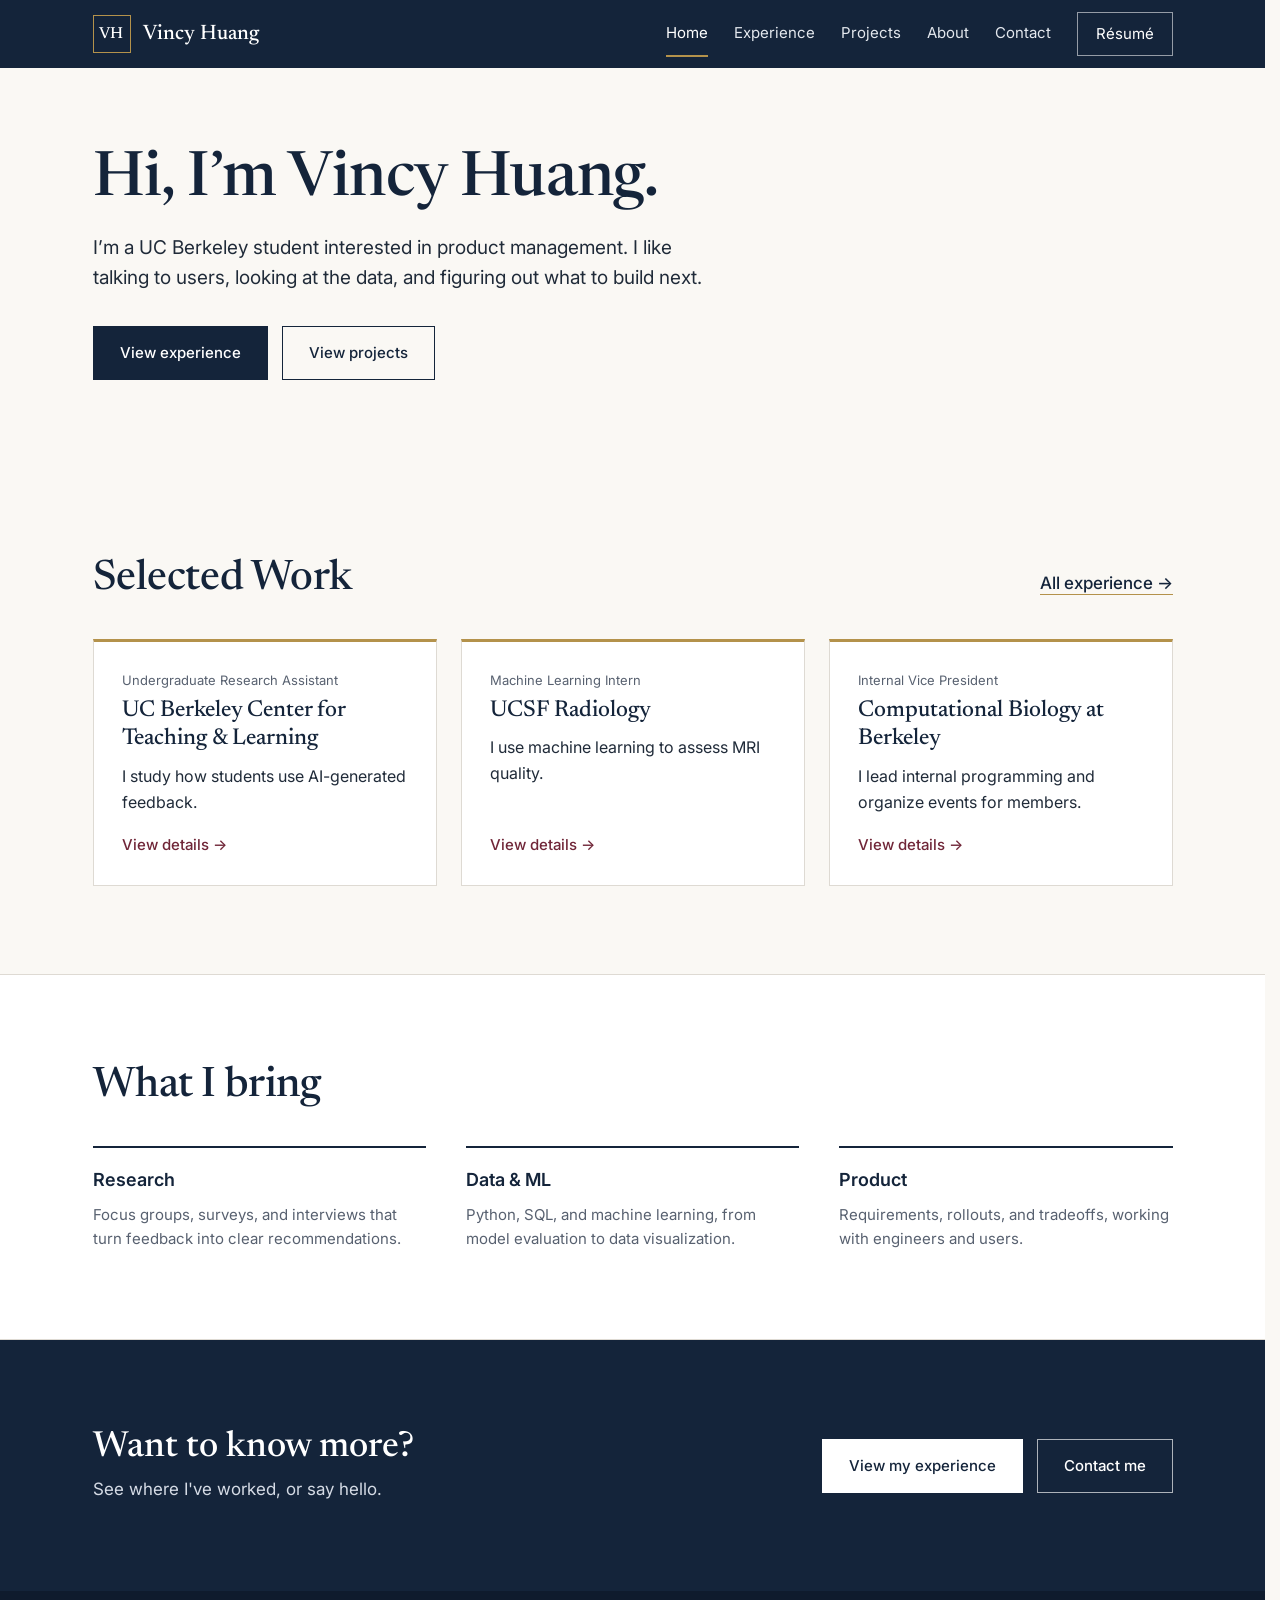
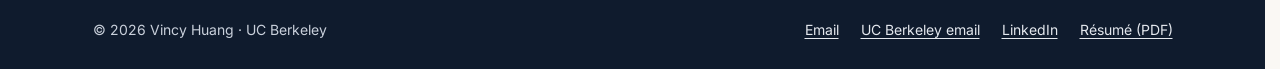
==== commit d0179b14: "Show personal and UC Berkeley email in the footer; trim About Co-Authored-By: Claude Opus 5.5 <norep" ====
--- a/index.html
+++ b/index.html
@@ -113,6 +113,7 @@
 <span>© 2026 Vincy Huang · UC Berkeley</span>
 <ul>
 <li><a href="mailto:vhuang0707@gmail.com">Email</a></li>
+<li><a href="mailto:vincyh07@berkeley.edu">UC Berkeley email</a></li>
 <li><a href="https://www.linkedin.com/in/vincyhuang7" target="_blank" rel="noopener">LinkedIn</a></li>
 <li><a href="assets/docs/Vincy_Huang_Resume.pdf" target="_blank" rel="noopener">Résumé (PDF)</a></li>
 </ul>
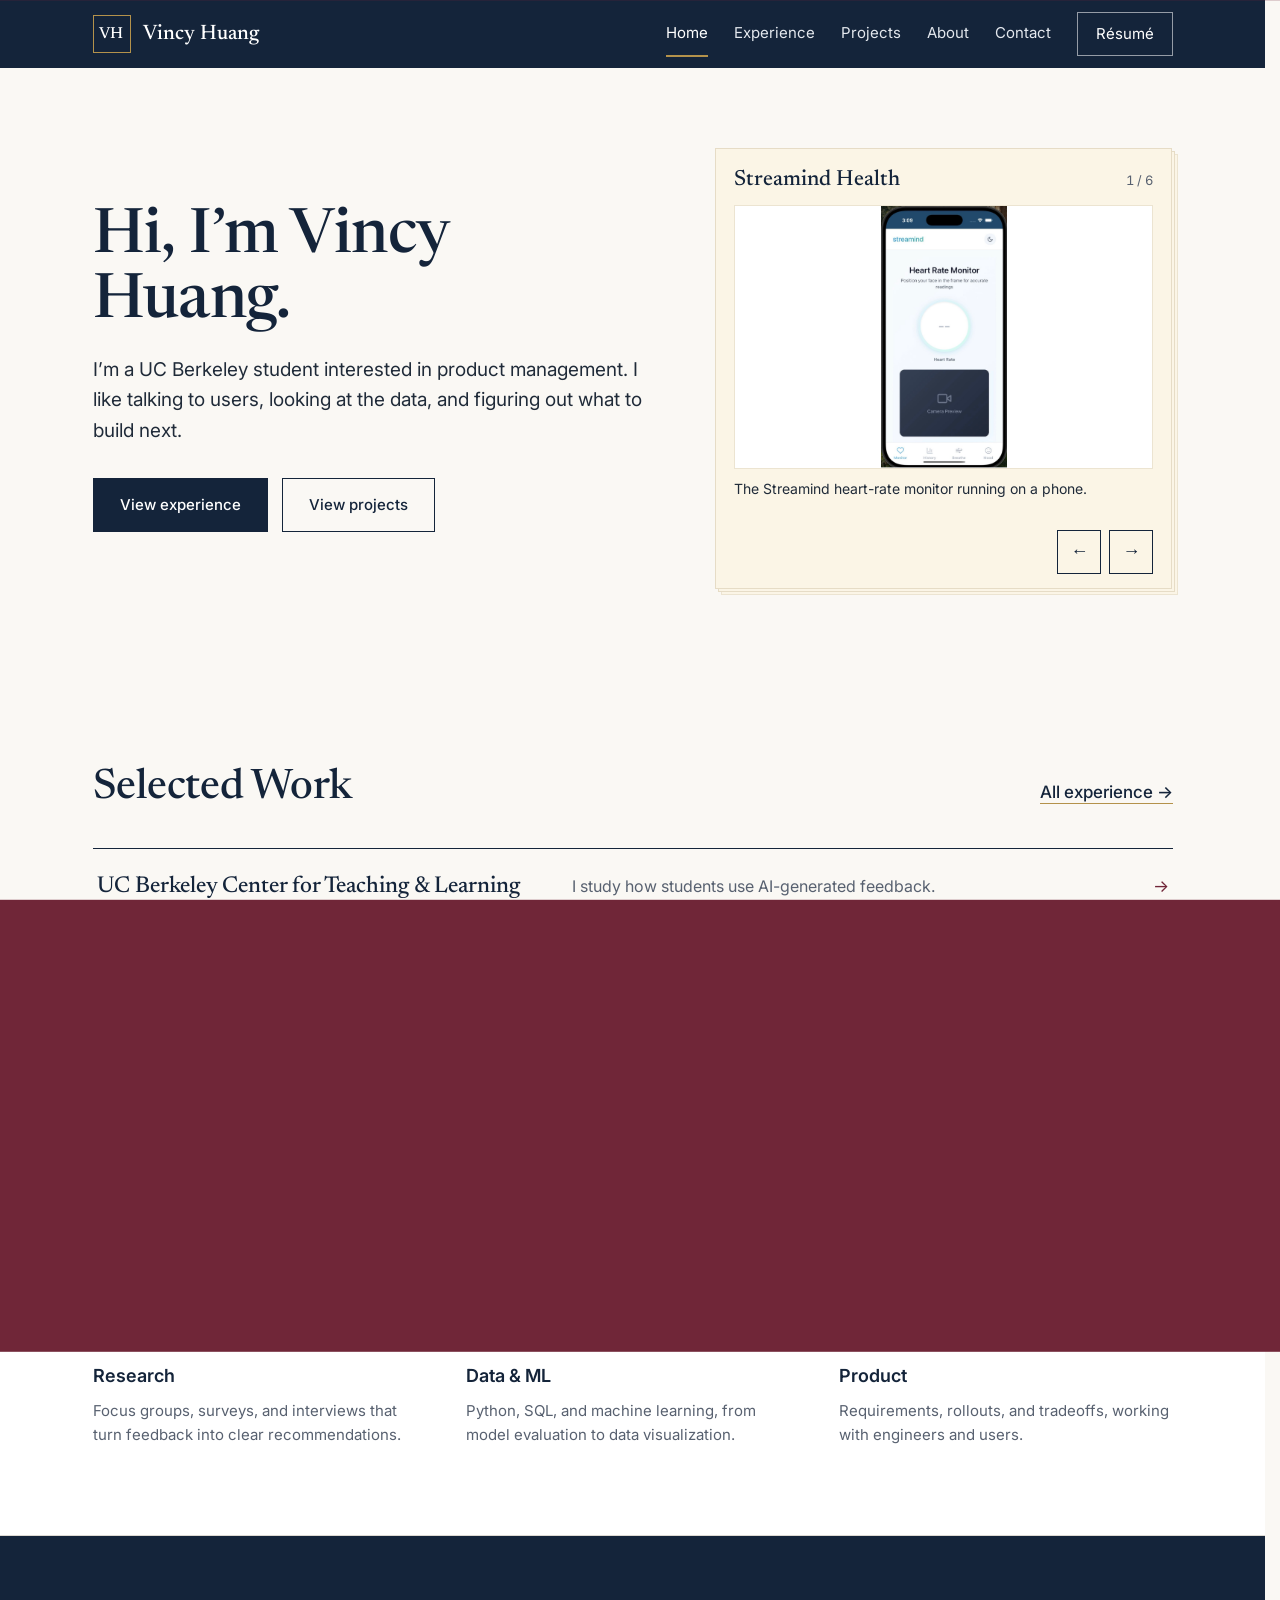
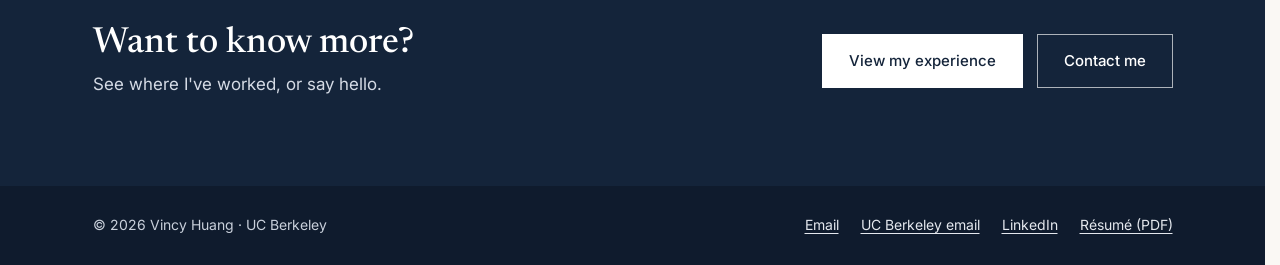
==== commit 4bd5a92f: "Maroon entrance, homepage project box, gold-line transitions, experience cards - Maroon entrance: "H" ====
--- a/index.html
+++ b/index.html
@@ -14,15 +14,19 @@
 <link rel="stylesheet" href="assets/css/style.css">
 <script>
 document.documentElement.className='js';
-// Opening "Hi" screen: first homepage visit of the session only, never with reduced motion or a #link.
+// Gold-line page transition: start covered by the cream panel when arriving from an in-site click.
+(function(){try{var t=+sessionStorage.getItem('vh-nav');sessionStorage.removeItem('vh-nav');if(t&&Date.now()-t<1500&&!(window.matchMedia&&matchMedia('(prefers-reduced-motion: reduce)').matches)){document.documentElement.className+=' nav-arrive';}}catch(e){}})();
+// Maroon entrance: first homepage visit of the session only, never with reduced motion or a #link.
 (function(){try{var d=document.documentElement;if(!sessionStorage.getItem('vh-visited')&&!location.hash&&!(window.matchMedia&&matchMedia('(prefers-reduced-motion: reduce)').matches)){d.className+=' intro-on';}}catch(e){}})();
 </script>
 </head>
 <body class="">
 <div class="intro" id="intro">
-<div class="intro-panel intro-left"></div>
-<div class="intro-panel intro-right"></div>
-<button class="intro-hi" type="button" aria-label="Skip the introduction"><span class="intro-text" aria-hidden="true">Hi, I’m Vincy Huang.</span><span class="intro-line" aria-hidden="true"></span></button>
+<div class="intro-panel intro-top"></div>
+<div class="intro-panel intro-bottom"></div>
+<span class="intro-seam" aria-hidden="true"></span>
+<p class="intro-greeting" aria-hidden="true"><span class="g-hi">Hi,</span> <span class="g-rest">I’m Vincy Huang.</span></p>
+<button class="intro-skip" type="button">Skip intro</button>
 </div>
 <a class="skip" href="#main">Skip to main content</a>
 <header class="site-header">
@@ -45,6 +49,7 @@
 
 <section class="hero hero-intro">
 <div class="wrap">
+<div class="hero-copy">
 <h1 class="h-serif">Hi, I’m Vincy Huang.</h1>
 <p class="lead">I’m a UC Berkeley student interested in product management. I like talking to users, looking at the data, and figuring out what to build next.</p>
 <div class="btn-row">
@@ -52,7 +57,48 @@
 <a class="btn btn-ghost" href="projects.html">View projects</a>
 </div>
 </div>
+<section class="pv" aria-roledescription="carousel" aria-labelledby="pv-title" tabindex="-1">
+<div class="pv-head">
+<h2 class="pv-title" id="pv-title" aria-live="polite">Streamind Health</h2>
+<p class="pv-count" aria-hidden="true"><span class="pv-n">1</span> / 6</p>
+</div>
+<div class="pv-stage">
+<figure class="pv-slide" data-project="Streamind Health" data-index="0">
+<button class="pv-zoom" type="button" aria-label="Enlarge image: The Streamind heart-rate monitor running on a phone."><img src="assets/img/work/streamind-mobile-app.jpg" alt="Streamind Health mobile app showing the Heart Rate Monitor screen with a camera preview and Monitor, History, Breathe and Mood tabs" width="673" height="1400" decoding="async"></button>
+<figcaption>The Streamind heart-rate monitor running on a phone.</figcaption>
+</figure>
+<figure class="pv-slide" data-project="Streamind Health" data-index="1" hidden>
+<button class="pv-zoom" type="button" aria-label="Enlarge image: Guided breathing in the browser app, beside the mobile heart-rate monitor."><img src="assets/img/work/streamind-browser-and-mobile.jpg" alt="Streamind Health browser app on a laptop showing breathing exercises, next to the mobile app&#x27;s heart-rate monitor" width="1400" height="612" loading="lazy" decoding="async"></button>
+<figcaption>Guided breathing in the browser app, beside the mobile heart-rate monitor.</figcaption>
+</figure>
+<figure class="pv-slide" data-project="Streamind Health" data-index="2" hidden>
+<button class="pv-zoom" type="button" aria-label="Enlarge image: From our final presentation: band-pass filtering keeps only frequencies in the human heart-rate range."><img src="assets/img/work/streamind-rppg-bandpass.jpg" alt="Presentation slide on band-pass filtering, showing a heart-rate passband between 0.87 and 3.0 hertz" width="1400" height="787" loading="lazy" decoding="async"></button>
+<figcaption>From our final presentation: band-pass filtering keeps only frequencies in the human heart-rate range.</figcaption>
+</figure>
+<figure class="pv-slide" data-project="Streamind Health" data-index="3" hidden>
+<button class="pv-zoom" type="button" aria-label="Enlarge image: From our final presentation: frequency analysis with parabolic interpolation refines the heart-rate estimate."><img src="assets/img/work/streamind-rppg-frequency.jpg" alt="Presentation slide on frequency analysis with parabolic interpolation, from windowed signal to a refined peak" width="1400" height="787" loading="lazy" decoding="async"></button>
+<figcaption>From our final presentation: frequency analysis with parabolic interpolation refines the heart-rate estimate.</figcaption>
+</figure>
+<figure class="pv-slide" data-project="Jarvis" data-index="4" hidden>
+<button class="pv-zoom" type="button" aria-label="Enlarge image: Jarvis joins Google Meet and keeps a live whiteboard of decisions."><img src="assets/img/work/jarvis-google-meet.jpg" alt="Google Meet call with Jarvis as a participant and a live whiteboard of decided, open and to-do items" width="1400" height="787" loading="lazy" decoding="async"></button>
+<figcaption>Jarvis joins Google Meet and keeps a live whiteboard of decisions.</figcaption>
+</figure>
+<figure class="pv-slide" data-project="Jarvis" data-index="5" hidden>
+<button class="pv-zoom" type="button" aria-label="Enlarge image: A teammate who missed the call asks Jarvis for a recap in Slack."><img src="assets/img/work/jarvis-slack-recap.jpg" alt="Slack conversation on a phone where Jarvis replies with a recap of what was discussed, decided and still open" width="643" height="1400" loading="lazy" decoding="async"></button>
+<figcaption>A teammate who missed the call asks Jarvis for a recap in Slack.</figcaption>
+</figure>
+</div>
+<div class="pv-controls">
+<button class="pv-btn pv-prev" type="button" aria-label="Previous image"><span aria-hidden="true">←</span></button>
+<button class="pv-btn pv-next" type="button" aria-label="Next image"><span aria-hidden="true">→</span></button>
+</div>
 </section>
+</div>
+</section>
+<div class="lightbox" id="lightbox" role="dialog" aria-modal="true" aria-label="Enlarged image" hidden>
+<button class="lightbox-close" type="button">Close <span aria-hidden="true">×</span></button>
+<figure><img alt=""><figcaption></figcaption></figure>
+</div>
 
 <section class="section" aria-labelledby="work-h">
 <div class="wrap">
@@ -60,25 +106,10 @@
 <h2 class="h-serif" id="work-h">Selected Work</h2>
 <p><a class="tlink" href="experience.html">All experience →</a></p>
 </div>
-<ul class="work-list">
-<li class="work-item">
-<p class="role-name">Undergraduate Research Assistant</p>
-<h3><a href="projects/ctl-llm-research.html">UC Berkeley Center for Teaching &amp; Learning</a></h3>
-<p class="what">I study how students use AI-generated feedback.</p>
-<span class="go" aria-hidden="true">View details →</span>
-</li>
-<li class="work-item">
-<p class="role-name">Machine Learning Intern</p>
-<h3><a href="projects/ucsf-radiology.html">UCSF Radiology</a></h3>
-<p class="what">I use machine learning to assess MRI quality.</p>
-<span class="go" aria-hidden="true">View details →</span>
-</li>
-<li class="work-item">
-<p class="role-name">Internal Vice President</p>
-<h3><a href="projects/compbio-berkeley.html">Computational Biology at Berkeley</a></h3>
-<p class="what">I lead internal programming and organize events for members.</p>
-<span class="go" aria-hidden="true">View details →</span>
-</li>
+<ul class="work-rows">
+<li><a class="work-row" href="projects/ctl-llm-research.html"><span class="wr-title">UC Berkeley Center for Teaching &amp; Learning</span><span class="wr-what">I study how students use AI-generated feedback.</span><span class="wr-go" aria-hidden="true">→</span></a></li>
+<li><a class="work-row" href="projects/ucsf-radiology.html"><span class="wr-title">UCSF Radiology</span><span class="wr-what">I use machine learning to assess MRI quality.</span><span class="wr-go" aria-hidden="true">→</span></a></li>
+<li><a class="work-row" href="projects/compbio-berkeley.html"><span class="wr-title">Computational Biology at Berkeley</span><span class="wr-what">I lead internal programming and organize events for members.</span><span class="wr-go" aria-hidden="true">→</span></a></li>
 </ul>
 </div>
 </section>
--- a/assets/css/style.css
+++ b/assets/css/style.css
@@ -13,6 +13,7 @@
   --muted: #586170;
   --line: #dedad3;
   --white: #ffffff;
+  --cream-warm: #fbf5e6;
   --serif: "Newsreader", Georgia, "Times New Roman", serif;
   --sans: "Inter", system-ui, -apple-system, "Segoe UI", Roboto, sans-serif;
   --wrap: 1160px;
@@ -255,6 +256,7 @@
 .role ul.tags { padding-left: 0; }
 .role ul.tags li { margin-bottom: 0; }
 .role li::marker { color: var(--gold); }
+.role-links { display: flex; flex-wrap: wrap; gap: 8px 24px; margin: 0 0 14px; }
 .role strong.hl { color: var(--maroon); font-weight: 600; }
 .edu { background: var(--white); border: 1px solid var(--line); padding: clamp(24px, 4vw, 40px); display: grid; grid-template-columns: 1fr 1.2fr; gap: 32px 48px; position: relative; }
 .edu::before { content: ""; position: absolute; top: -1px; left: 40px; width: 56px; height: 3px; background: var(--gold); }
@@ -288,42 +290,6 @@
 .site-footer a { color: #e4e8ee; text-underline-offset: 3px; }
 
 
-/* ---------- Home intro hero ---------- */
-.hero-intro .wrap { display: block; }
-.hero-intro h1.h-serif { margin-bottom: 20px; }
-.hero-intro .lead { max-width: 620px; margin-bottom: 32px; }
-
-/* ---------- Opening greeting (homepage, first visit per session) ---------- */
-.intro { display: none; }
-.intro-on { scrollbar-gutter: stable; }
-.intro-on .intro { display: block; position: fixed; inset: 0; z-index: 200; }
-.intro-on body { overflow: hidden; }
-.intro-on .hero-intro h1 { visibility: hidden; }
-.intro-panel { position: absolute; top: 0; bottom: 0; width: 50.5%; background: var(--navy); transition: transform .62s cubic-bezier(.76, 0, .24, 1); }
-.intro-left { left: 0; }
-.intro-right { right: 0; }
-.intro-hi {
-  position: absolute; left: 50%; top: 50%; transform: translate(-50%, -50%);
-  display: flex; flex-direction: column; align-items: flex-start; gap: 18px;
-  background: none; border: 0; padding: 0; margin: 0; cursor: pointer; text-align: left;
-}
-.intro-hi:focus-visible { outline: 2px solid var(--gold-light); outline-offset: 10px; }
-.intro-text {
-  display: block; color: var(--paper); font-family: var(--serif); font-weight: 500;
-  font-size: clamp(40px, 6vw, 62px); line-height: 1.05; letter-spacing: -.01em;
-  animation: intro-settle .45s cubic-bezier(.2, .7, .2, 1) both;
-  transition: transform .62s cubic-bezier(.76, 0, .24, 1), color .45s ease;
-}
-@keyframes intro-settle { from { opacity: 0; transform: translateY(14px); } to { opacity: 1; transform: none; } }
-.intro-line { display: block; height: 1px; width: 0; background: var(--gold); animation: intro-line .45s .2s ease-out forwards; transition: opacity .2s ease; }
-@keyframes intro-line { to { width: 96px; } }
-.intro.leaving .intro-line { opacity: 0; }
-.intro.leaving .intro-text { color: var(--navy); }
-.intro.leaving .intro-left { transform: translateX(-100%); }
-.intro.leaving .intro-right { transform: translateX(100%); }
-.hero-intro.arrive .lead, .hero-intro.arrive .btn-row { animation: hero-arrive .35s ease-out both; }
-.hero-intro.arrive .btn-row { animation-delay: .06s; }
-@keyframes hero-arrive { from { opacity: 0; transform: translateY(8px); } to { opacity: 1; transform: none; } }
 
 /* ---------- Jarvis project card ---------- */
 .jarvis-card {
@@ -359,19 +325,6 @@
 .cursor-ring.explore { width: 92px; height: 34px; margin: -17px 0 0 -46px; background: var(--maroon); border-color: var(--maroon); }
 .cursor-ring.explore .cursor-label { opacity: 1; transition-delay: .08s; }
 
-
-/* ---------- Homepage: selected work (three roles) ---------- */
-.work-list { display: grid; grid-template-columns: repeat(3, 1fr); gap: 24px; list-style: none; margin: 0; padding: 0; }
-.work-item { position: relative; background: var(--white); border: 1px solid var(--line); border-top: 3px solid var(--gold); padding: 28px; display: flex; flex-direction: column; transition: border-color .15s; }
-.work-item:hover { border-color: var(--navy); border-top-color: var(--gold); }
-.work-item:focus-within { outline: 3px solid var(--maroon); outline-offset: 3px; }
-.work-item .role-name { margin: 0 0 6px; font-size: 13px; color: var(--muted); }
-.work-item h3 { font: 500 23px/1.25 var(--serif); color: var(--navy); margin-bottom: 10px; }
-.work-item h3 a { text-decoration: none; outline: none; }
-.work-item h3 a::after { content: ""; position: absolute; inset: 0; }
-.work-item p.what { font-size: 16px; color: var(--ink); margin-bottom: 18px; }
-.work-item .go { margin-top: auto; font-weight: 500; font-size: 15px; color: var(--maroon); }
-@media (hover: none) { .work-item:active { background: var(--paper); } }
 
 /* ---------- Detail pages: one readable column ---------- */
 .detail { max-width: 720px; margin: 0 auto; padding: 28px clamp(20px, 4vw, 40px) 88px; }
@@ -403,11 +356,145 @@
 .jarvis-card .go-link { font-weight: 500; color: var(--maroon); text-decoration: none; outline: none; }
 .jarvis-card .go-link::after { content: ""; position: absolute; inset: 0; }
 
+
+/* ---------- Maroon entrance (homepage, first visit per session) ---------- */
+.intro { display: none; }
+.intro-on { scrollbar-gutter: stable; }
+.intro-on .intro { display: block; position: fixed; inset: 0; z-index: 200; cursor: pointer; }
+.intro-on body { overflow: hidden; }
+.intro-on .hero-intro h1 { visibility: hidden; }
+.intro-panel { position: absolute; left: 0; right: 0; height: 50.2%; background: var(--maroon); transition: transform .56s cubic-bezier(.76, 0, .24, 1); }
+.intro-top { top: 0; }
+.intro-bottom { bottom: 0; }
+.intro-seam { position: absolute; left: 0; right: 0; top: 50%; height: 1px; margin-top: -.5px; background: var(--gold); transform: scaleX(0); transform-origin: left center; animation: seam-draw .5s .3s cubic-bezier(.65, 0, .35, 1) forwards; transition: opacity .25s ease; }
+@keyframes seam-draw { to { transform: scaleX(1); } }
+.intro-greeting {
+  position: absolute; left: 50%; bottom: calc(50% + 22px); transform: translateX(-50%); margin: 0;
+  color: var(--paper); font-family: var(--serif); font-weight: 500; font-size: clamp(40px, 6vw, 62px); line-height: 1.05; letter-spacing: -.01em;
+  transition: transform .56s cubic-bezier(.76, 0, .24, 1), color .22s .3s ease;
+}
+.g-hi { display: inline-block; animation: g-hi .35s ease-out both; }
+@keyframes g-hi { from { opacity: 0; transform: translateY(10px); } to { opacity: 1; transform: none; } }
+.g-rest { clip-path: inset(0 100% 0 0); animation: g-rest .5s .3s cubic-bezier(.65, 0, .35, 1) forwards; }
+@keyframes g-rest { to { clip-path: inset(0 0 0 0); } }
+.intro-skip {
+  position: absolute; right: clamp(16px, 3vw, 32px); bottom: clamp(16px, 3vw, 28px); z-index: 2;
+  background: none; border: 1px solid rgba(250, 248, 244, .45); color: var(--paper); font: 500 13px/1 var(--sans); letter-spacing: .04em;
+  padding: 10px 14px; min-height: 40px; cursor: pointer; transition: opacity .2s ease, background .15s;
+}
+.intro-skip:hover { background: rgba(250, 248, 244, .12); }
+.intro-skip:focus-visible { outline: 2px solid var(--gold-light); outline-offset: 3px; }
+.intro.leaving .intro-top { transform: translateY(-100%); }
+.intro.leaving .intro-bottom { transform: translateY(100%); }
+.intro.leaving .intro-seam, .intro.leaving .intro-skip { opacity: 0; }
+.intro.leaving .intro-greeting { color: var(--navy); }
+.intro.leaving .g-rest { animation: none; clip-path: none; }
+.hero-intro.arrive .lead, .hero-intro.arrive .btn-row, .hero-intro.arrive .pv { animation: hero-arrive .35s ease-out both; }
+.hero-intro.arrive .btn-row { animation-delay: .05s; }
+.hero-intro.arrive .pv { animation-delay: .1s; }
+@keyframes hero-arrive { from { opacity: 0; transform: translateY(8px); } to { opacity: 1; transform: none; } }
+
+/* ---------- Home hero: intro left, project box right ---------- */
+.hero-intro .wrap { display: grid; grid-template-columns: minmax(0, 1.1fr) minmax(0, .9fr); gap: clamp(32px, 5vw, 64px); align-items: center; }
+.hero-intro h1.h-serif { margin-bottom: 20px; }
+.hero-intro .lead { max-width: 560px; margin-bottom: 32px; }
+
+/* Project box: warm cream surface, thin border, a paper edge */
+.pv {
+  position: relative; background: var(--cream-warm); border: 1px solid #e6dcc6; padding: 18px 18px 14px;
+  box-shadow: 3px 3px 0 -1px var(--cream-warm), 3px 3px 0 0 #e6dcc6, 6px 6px 0 -1px var(--cream-warm), 6px 6px 0 0 #ece4d1;
+  outline-offset: 4px;
+}
+.pv-head { display: flex; align-items: baseline; justify-content: space-between; gap: 12px; margin-bottom: 12px; }
+.pv-title { font: 500 22px/1.2 var(--serif); color: var(--navy); margin: 0; }
+.pv-count { margin: 0; font-size: 13px; color: var(--muted); font-variant-numeric: tabular-nums; }
+.pv-stage { position: relative; perspective: 1400px; aspect-ratio: 4 / 3; }
+.pv-slide { position: absolute; inset: 0; margin: 0; display: flex; flex-direction: column; background: var(--cream-warm); backface-visibility: hidden; transform-origin: left center; }
+.pv-slide[hidden] { display: none; }
+.pv-zoom { flex: 1; min-height: 0; display: flex; align-items: center; justify-content: center; padding: 0; border: 1px solid #ece4d1; background: var(--white); cursor: zoom-in; }
+.pv-zoom img { max-width: 100%; max-height: 100%; width: auto; height: auto; object-fit: contain; display: block; }
+.pv-slide figcaption { margin-top: 10px; font-size: 14px; line-height: 1.45; color: var(--ink); min-height: 2.9em; }
+.pv-slide.turn-out { z-index: 3; animation: page-out .55s cubic-bezier(.45, .05, .25, 1) forwards; box-shadow: 8px 0 18px rgba(20, 36, 58, .12); }
+.pv-slide.turn-in { z-index: 3; animation: page-in .55s cubic-bezier(.45, .05, .25, 1) forwards; box-shadow: 8px 0 18px rgba(20, 36, 58, .12); }
+@keyframes page-out { from { transform: rotateY(0); } to { transform: rotateY(-95deg); } }
+@keyframes page-in { from { transform: rotateY(-95deg); } to { transform: rotateY(0); } }
+.pv-controls { display: flex; justify-content: flex-end; gap: 8px; margin-top: 10px; }
+.pv-btn {
+  width: 44px; height: 44px; display: inline-flex; align-items: center; justify-content: center;
+  border: 1px solid var(--navy); background: transparent; color: var(--navy); font-size: 18px; cursor: pointer; transition: background .15s, color .15s, border-color .15s;
+}
+.pv-btn:hover { background: var(--maroon); border-color: var(--maroon); color: var(--paper); }
+
+/* Lightbox */
+.lightbox { position: fixed; inset: 0; z-index: 210; background: rgba(20, 36, 58, .92); display: flex; align-items: center; justify-content: center; padding: 64px clamp(12px, 4vw, 48px) 24px; }
+.lightbox[hidden] { display: none; }
+.lightbox figure { margin: 0; max-width: 100%; max-height: 100%; display: flex; flex-direction: column; align-items: center; }
+.lightbox img { max-width: 100%; max-height: calc(100vh - 150px); object-fit: contain; background: var(--white); }
+.lightbox figcaption { margin-top: 12px; color: var(--paper); font-size: 15px; text-align: center; max-width: 720px; }
+.lightbox-close {
+  position: absolute; top: 14px; right: clamp(12px, 3vw, 28px); min-height: 44px; padding: 0 16px;
+  background: var(--paper); color: var(--navy); border: 0; font: 500 15px var(--sans); cursor: pointer;
+}
+.lightbox-close span { font-size: 20px; margin-left: 4px; }
+.lightbox-close:focus-visible { outline: 3px solid var(--gold-light); outline-offset: 3px; }
+
+/* ---------- Homepage: Selected Work rows ---------- */
+.work-rows { list-style: none; margin: 0; padding: 0; border-top: 1px solid var(--navy); }
+.work-rows li { border-bottom: 1px solid var(--line); }
+.work-row {
+  display: grid; grid-template-columns: minmax(0, 1fr) minmax(0, 1.2fr) 32px; gap: 8px 32px; align-items: baseline;
+  padding: 24px 4px; text-decoration: none; color: var(--ink); transition: background .15s, padding .2s ease;
+}
+.wr-title { font: 500 23px/1.25 var(--serif); color: var(--navy); transition: color .15s; }
+.wr-what { font-size: 16px; color: var(--muted); }
+.wr-go { justify-self: end; color: var(--maroon); transition: transform .2s ease; }
+.work-row:hover, .work-row:focus-visible { background: var(--cream-warm); padding-left: 14px; }
+.work-row:hover .wr-title, .work-row:focus-visible .wr-title { color: var(--maroon); }
+.work-row:hover .wr-go, .work-row:focus-visible .wr-go { transform: translateX(4px); }
+
+/* ---------- Experience cards ---------- */
+.xp-grid { list-style: none; margin: 0 0 48px; padding: 0; display: grid; grid-template-columns: repeat(auto-fill, minmax(min(340px, 100%), 1fr)); gap: 20px; }
+.xp-card {
+  position: relative; background: var(--white); border: 1px solid var(--line); padding: 26px 26px 22px; display: flex; flex-direction: column;
+  transition: transform .2s ease, box-shadow .2s ease, border-color .2s ease;
+}
+.xp-card::before { content: ""; position: absolute; left: -1px; right: -1px; top: -1px; height: 2px; background: var(--maroon); transform: scaleX(0); transform-origin: left center; transition: transform .25s ease; }
+.xp-card:hover, .xp-card:focus-within { transform: translateY(-3px) scale(1.02); box-shadow: 0 10px 24px rgba(20, 36, 58, .08); border-color: #d6cfc2; z-index: 1; }
+.xp-card:hover::before, .xp-card:focus-within::before { transform: scaleX(1); }
+.xp-dates { margin: 0 0 10px; font-size: 13px; font-weight: 600; color: var(--muted); letter-spacing: .02em; }
+.xp-card h3 { font: 500 24px/1.2 var(--serif); color: var(--navy); margin-bottom: 2px; }
+.xp-org { margin: 0 0 12px; color: var(--muted); font-size: 15px; }
+.xp-summary { margin: 0 0 18px; font-size: 16px; }
+.xp-links { margin: auto 0 0; display: flex; flex-wrap: wrap; gap: 8px 22px; align-items: baseline; }
+.xp-go { font-weight: 500; color: var(--maroon); text-decoration: none; outline: none; }
+.xp-go::after { content: ""; position: absolute; inset: 0; }
+.xp-ext { position: relative; z-index: 2; font-size: 15px; }
+@media (hover: none) { .xp-card:active { transform: scale(.985); box-shadow: none; } }
+
+/* Detail pages: make personal contributions easy to find */
+.detail section.contrib { margin-top: 32px; padding: 24px 26px; background: var(--cream-warm); border-left: 3px solid var(--maroon); }
+.detail section.contrib h2::before { display: none; }
+
+/* ---------- Gold-line page transition ---------- */
+.pt-veil { position: fixed; inset: 0; z-index: 190; pointer-events: none; }
+.pt-panel { position: absolute; inset: 0; background: var(--paper); transform: translateX(-101%); transition: transform .2s cubic-bezier(.65, 0, .35, 1); }
+.pt-line { position: fixed; height: 2px; background: var(--gold); z-index: 191; transition: left .18s ease, width .18s ease, top .18s ease; }
+.pt-go .pt-panel { transform: translateX(0); }
+.nav-arrive body::before { content: ""; position: fixed; inset: 0; z-index: 190; background: var(--paper); pointer-events: none; animation: pt-out .2s .02s cubic-bezier(.65, 0, .35, 1) forwards; }
+@keyframes pt-out { to { transform: translateX(101%); } }
+.pt-settle { display: block; height: 2px; background: var(--gold); width: 56px; margin: 12px 0 0; animation: pt-settle .32s cubic-bezier(.2, .7, .2, 1) both, pt-fade .4s 1.2s ease forwards; }
+@keyframes pt-settle { from { width: min(100%, 680px); } to { width: 56px; } }
+@keyframes pt-fade { to { opacity: 0; } }
+
 /* ---------- Responsive ---------- */
 @media (max-width: 960px) {
   .hero .wrap { grid-template-columns: 1fr; gap: 40px; }
   .feature { grid-template-columns: 1fr; }
-  .tiles, .cols-3, .tools-grid, .work-list { grid-template-columns: 1fr; }
+  .tiles, .cols-3, .tools-grid { grid-template-columns: 1fr; }
+  .hero-intro .wrap { grid-template-columns: 1fr; }
+  .work-row { grid-template-columns: minmax(0, 1fr) 24px; }
+  .wr-what { grid-column: 1; grid-row: 2; }
+  .wr-go { grid-column: 2; grid-row: 1 / span 2; align-self: center; }
   .about-grid, .edu { grid-template-columns: 1fr; gap: 32px; }
   .prow { grid-template-columns: 48px 1fr; }
   .prow > :nth-child(3), .prow > :nth-child(4) { grid-column: 2; }
@@ -446,6 +533,8 @@
 @media (prefers-reduced-motion: reduce) {
   *, *::before, *::after { transition: none !important; animation: none !important; scroll-behavior: auto !important; }
   .tile:hover { transform: none; }
-  .intro, .cursor-ring { display: none !important; }
+  .intro, .cursor-ring, .pt-veil, .pt-line, .pt-settle { display: none !important; }
+  .nav-arrive body::before { display: none; }
+  .xp-card:hover, .xp-card:focus-within { transform: none; }
   .jarvis-card:active { transform: none; }
 }
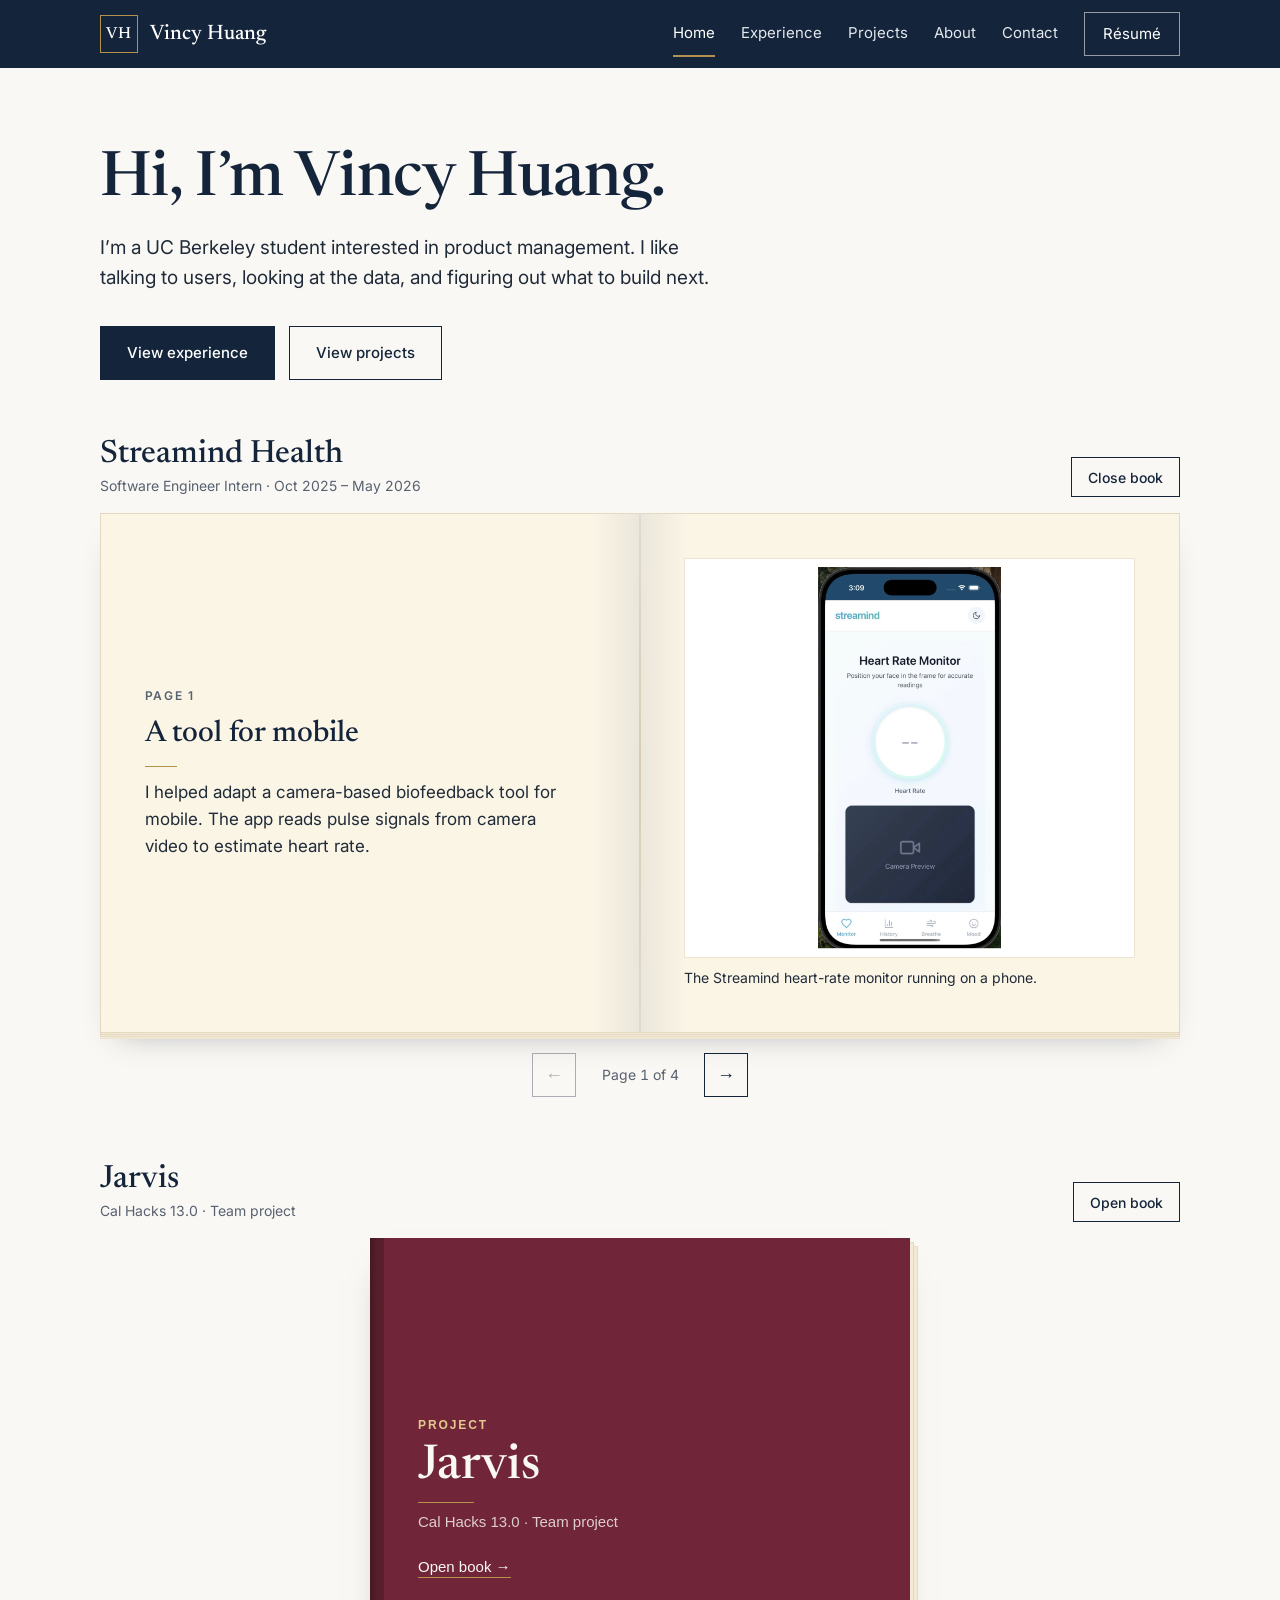
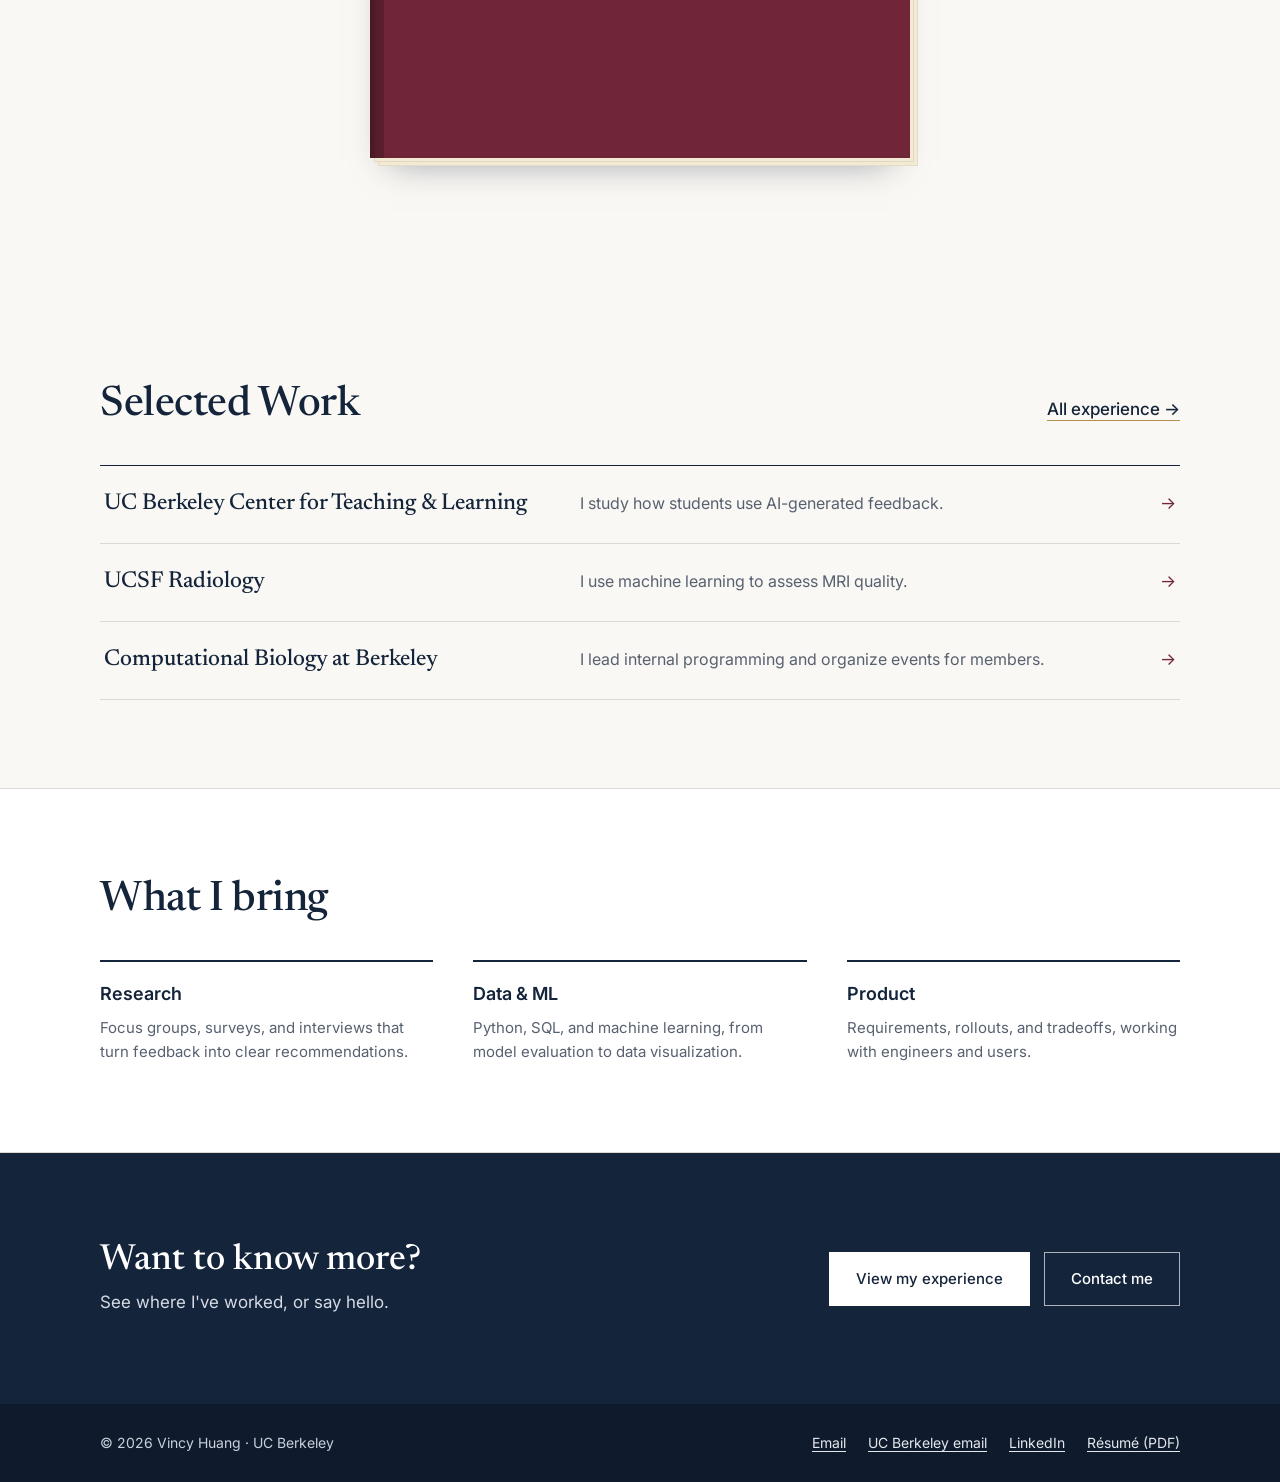
==== commit 307cb034: "Project books, inline experience details, instant navigation - Homepage: Streamind Health and Jarvis" ====
--- a/index.html
+++ b/index.html
@@ -14,8 +14,6 @@
 <link rel="stylesheet" href="assets/css/style.css">
 <script>
 document.documentElement.className='js';
-// Gold-line page transition: start covered by the cream panel when arriving from an in-site click.
-(function(){try{var t=+sessionStorage.getItem('vh-nav');sessionStorage.removeItem('vh-nav');if(t&&Date.now()-t<1500&&!(window.matchMedia&&matchMedia('(prefers-reduced-motion: reduce)').matches)){document.documentElement.className+=' nav-arrive';}}catch(e){}})();
 // Maroon entrance: first homepage visit of the session only, never with reduced motion or a #link.
 (function(){try{var d=document.documentElement;if(!sessionStorage.getItem('vh-visited')&&!location.hash&&!(window.matchMedia&&matchMedia('(prefers-reduced-motion: reduce)').matches)){d.className+=' intro-on';}}catch(e){}})();
 </script>
@@ -57,42 +55,57 @@
 <a class="btn btn-ghost" href="projects.html">View projects</a>
 </div>
 </div>
-<section class="pv" aria-roledescription="carousel" aria-labelledby="pv-title" tabindex="-1">
-<div class="pv-head">
-<h2 class="pv-title" id="pv-title" aria-live="polite">Streamind Health</h2>
-<p class="pv-count" aria-hidden="true"><span class="pv-n">1</span> / 6</p>
-</div>
-<div class="pv-stage">
-<figure class="pv-slide" data-project="Streamind Health" data-index="0">
-<button class="pv-zoom" type="button" aria-label="Enlarge image: The Streamind heart-rate monitor running on a phone."><img src="assets/img/work/streamind-mobile-app.jpg" alt="Streamind Health mobile app showing the Heart Rate Monitor screen with a camera preview and Monitor, History, Breathe and Mood tabs" width="673" height="1400" decoding="async"></button>
-<figcaption>The Streamind heart-rate monitor running on a phone.</figcaption>
-</figure>
-<figure class="pv-slide" data-project="Streamind Health" data-index="1" hidden>
-<button class="pv-zoom" type="button" aria-label="Enlarge image: Guided breathing in the browser app, beside the mobile heart-rate monitor."><img src="assets/img/work/streamind-browser-and-mobile.jpg" alt="Streamind Health browser app on a laptop showing breathing exercises, next to the mobile app&#x27;s heart-rate monitor" width="1400" height="612" loading="lazy" decoding="async"></button>
-<figcaption>Guided breathing in the browser app, beside the mobile heart-rate monitor.</figcaption>
-</figure>
-<figure class="pv-slide" data-project="Streamind Health" data-index="2" hidden>
-<button class="pv-zoom" type="button" aria-label="Enlarge image: From our final presentation: band-pass filtering keeps only frequencies in the human heart-rate range."><img src="assets/img/work/streamind-rppg-bandpass.jpg" alt="Presentation slide on band-pass filtering, showing a heart-rate passband between 0.87 and 3.0 hertz" width="1400" height="787" loading="lazy" decoding="async"></button>
-<figcaption>From our final presentation: band-pass filtering keeps only frequencies in the human heart-rate range.</figcaption>
-</figure>
-<figure class="pv-slide" data-project="Streamind Health" data-index="3" hidden>
-<button class="pv-zoom" type="button" aria-label="Enlarge image: From our final presentation: frequency analysis with parabolic interpolation refines the heart-rate estimate."><img src="assets/img/work/streamind-rppg-frequency.jpg" alt="Presentation slide on frequency analysis with parabolic interpolation, from windowed signal to a refined peak" width="1400" height="787" loading="lazy" decoding="async"></button>
-<figcaption>From our final presentation: frequency analysis with parabolic interpolation refines the heart-rate estimate.</figcaption>
-</figure>
-<figure class="pv-slide" data-project="Jarvis" data-index="4" hidden>
-<button class="pv-zoom" type="button" aria-label="Enlarge image: Jarvis joins Google Meet and keeps a live whiteboard of decisions."><img src="assets/img/work/jarvis-google-meet.jpg" alt="Google Meet call with Jarvis as a participant and a live whiteboard of decided, open and to-do items" width="1400" height="787" loading="lazy" decoding="async"></button>
-<figcaption>Jarvis joins Google Meet and keeps a live whiteboard of decisions.</figcaption>
-</figure>
-<figure class="pv-slide" data-project="Jarvis" data-index="5" hidden>
-<button class="pv-zoom" type="button" aria-label="Enlarge image: A teammate who missed the call asks Jarvis for a recap in Slack."><img src="assets/img/work/jarvis-slack-recap.jpg" alt="Slack conversation on a phone where Jarvis replies with a recap of what was discussed, decided and still open" width="643" height="1400" loading="lazy" decoding="async"></button>
-<figcaption>A teammate who missed the call asks Jarvis for a recap in Slack.</figcaption>
-</figure>
-</div>
-<div class="pv-controls">
-<button class="pv-btn pv-prev" type="button" aria-label="Previous image"><span aria-hidden="true">←</span></button>
-<button class="pv-btn pv-next" type="button" aria-label="Next image"><span aria-hidden="true">→</span></button>
 </div>
 </section>
+
+<section class="books-section" aria-label="Project books">
+<div class="wrap books">
+<article class="book is-open cover-navy" id="book-streamind" aria-labelledby="book-streamind-title">
+<header class="book-head">
+<div>
+<h2 class="book-title" id="book-streamind-title">Streamind Health</h2>
+<p class="book-meta">Software Engineer Intern · Oct 2025 – May 2026</p>
+</div>
+<button class="book-toggle" type="button" aria-expanded="true" aria-controls="book-streamind-body">Close book</button>
+</header>
+<div class="book-body" id="book-streamind-body" tabindex="0" aria-label="Streamind Health book. Use the left and right arrow keys to turn pages.">
+<button class="book-cover" type="button" aria-label="Open the Streamind Health book"><span class="cover-face"><span class="cover-kicker">Project</span><span class="cover-title">Streamind Health</span><span class="cover-rule" aria-hidden="true"></span><span class="cover-meta">Software Engineer Intern · Oct 2025 – May 2026</span><span class="cover-cta">Open book →</span></span><span class="cover-back" aria-hidden="true"></span></button>
+<div class="book-spread">
+<div class="book-page book-left"><div class="page-inner"><p class="page-num">Page 1</p><h3>A tool for mobile</h3><p>I helped adapt a camera-based biofeedback tool for mobile. The app reads pulse signals from camera video to estimate heart rate.</p></div></div>
+<div class="book-page book-right"><div class="page-inner"><figure><button class="book-zoom" type="button" aria-label="Enlarge image: The Streamind heart-rate monitor running on a phone."><img src="assets/img/work/streamind-mobile-app.jpg" alt="Streamind Health mobile app showing the Heart Rate Monitor screen with a camera preview and Monitor, History, Breathe and Mood tabs" width="673" height="1400" decoding="async"></button><figcaption>The Streamind heart-rate monitor running on a phone.</figcaption></figure></div></div>
+<span class="book-spine" aria-hidden="true"></span>
+</div>
+</div>
+<div class="book-controls">
+<button class="book-btn book-prev" type="button" aria-label="Previous page"><span aria-hidden="true">←</span></button>
+<p class="book-count" aria-live="polite">Page <span class="book-n">1</span> of 4</p>
+<button class="book-btn book-next" type="button" aria-label="Next page"><span aria-hidden="true">→</span></button>
+</div>
+<script type="application/json" class="book-data">[{"h": "A tool for mobile", "p": "I helped adapt a camera-based biofeedback tool for mobile. The app reads pulse signals from camera video to estimate heart rate.", "src": "assets/img/work/streamind-mobile-app.jpg", "w": 673, "ht": 1400, "cap": "The Streamind heart-rate monitor running on a phone.", "alt": "Streamind Health mobile app showing the Heart Rate Monitor screen with a camera preview and Monitor, History, Breathe and Mood tabs"}, {"h": "Browser and mobile", "p": "The product already worked on laptops. Bringing it to phones meant weighing user needs, feasibility, and signal accuracy.", "src": "assets/img/work/streamind-browser-and-mobile.jpg", "w": 1400, "ht": 612, "cap": "Guided breathing in the browser app, beside the mobile heart-rate monitor.", "alt": "Streamind Health browser app on a laptop showing breathing exercises, next to the mobile app's heart-rate monitor"}, {"h": "Cleaning the signal", "p": "From our final presentation: band-pass filtering keeps only the frequencies that match a realistic human heart rate.", "src": "assets/img/work/streamind-rppg-bandpass.jpg", "w": 1400, "ht": 787, "cap": "Band-pass filtering keeps only frequencies in the human heart-rate range.", "alt": "Presentation slide on band-pass filtering, showing a heart-rate passband between 0.87 and 3.0 hertz"}, {"h": "Finding the heart rate", "p": "Frequency analysis with parabolic interpolation refines the peak, giving a more precise heart-rate estimate.", "src": "assets/img/work/streamind-rppg-frequency.jpg", "w": 1400, "ht": 787, "cap": "Frequency analysis with parabolic interpolation refines the heart-rate estimate.", "alt": "Presentation slide on frequency analysis with parabolic interpolation, from windowed signal to a refined peak"}]</script>
+</article>
+<article class="book cover-maroon" id="book-jarvis" aria-labelledby="book-jarvis-title">
+<header class="book-head">
+<div>
+<h2 class="book-title" id="book-jarvis-title">Jarvis</h2>
+<p class="book-meta">Cal Hacks 13.0 · Team project</p>
+</div>
+<button class="book-toggle" type="button" aria-expanded="false" aria-controls="book-jarvis-body">Open book</button>
+</header>
+<div class="book-body" id="book-jarvis-body" tabindex="0" aria-label="Jarvis book. Use the left and right arrow keys to turn pages.">
+<button class="book-cover" type="button" aria-label="Open the Jarvis book"><span class="cover-face"><span class="cover-kicker">Project</span><span class="cover-title">Jarvis</span><span class="cover-rule" aria-hidden="true"></span><span class="cover-meta">Cal Hacks 13.0 · Team project</span><span class="cover-cta">Open book →</span></span><span class="cover-back" aria-hidden="true"></span></button>
+<div class="book-spread">
+<div class="book-page book-left"><div class="page-inner"><p class="page-num">Page 1</p><h3>Live whiteboard</h3><p>Jarvis joins Google Meet, answers questions out loud, and keeps a live whiteboard of decisions and action items.</p></div></div>
+<div class="book-page book-right"><div class="page-inner"><figure><button class="book-zoom" type="button" aria-label="Enlarge image: Jarvis in a Google Meet call, keeping a live whiteboard of decided, open, and to-do items."><img src="assets/img/work/jarvis-google-meet.jpg" alt="Google Meet call with Jarvis as a participant and a live whiteboard of decided, open and to-do items" width="1400" height="787" decoding="async"></button><figcaption>Jarvis in a Google Meet call, keeping a live whiteboard of decided, open, and to-do items.</figcaption></figure></div></div>
+<span class="book-spine" aria-hidden="true"></span>
+</div>
+</div>
+<div class="book-controls">
+<button class="book-btn book-prev" type="button" aria-label="Previous page"><span aria-hidden="true">←</span></button>
+<p class="book-count" aria-live="polite">Page <span class="book-n">1</span> of 3</p>
+<button class="book-btn book-next" type="button" aria-label="Next page"><span aria-hidden="true">→</span></button>
+</div>
+<script type="application/json" class="book-data">[{"h": "Live whiteboard", "p": "Jarvis joins Google Meet, answers questions out loud, and keeps a live whiteboard of decisions and action items.", "src": "assets/img/work/jarvis-google-meet.jpg", "w": 1400, "ht": 787, "cap": "Jarvis in a Google Meet call, keeping a live whiteboard of decided, open, and to-do items.", "alt": "Google Meet call with Jarvis as a participant and a live whiteboard of decided, open and to-do items"}, {"h": "Meetings dashboard", "p": "My team built Jarvis for student clubs planning events. The dashboard lists the meetings Jarvis joined and can send it into a new call.", "src": "assets/img/work/jarvis-dashboard-meetings.jpg", "w": 1600, "ht": 775, "cap": "The Jarvis dashboard: send Jarvis into a Google Meet, and see the meetings it joined.", "alt": "Jarvis web dashboard with a field to send Jarvis to a Google Meet link and a list of recent planning meetings"}, {"h": "Team memory", "p": "We wanted teams to keep track of decisions. The Memory tab collects what was agreed in each meeting as changes the team can accept.", "src": "assets/img/work/jarvis-dashboard-memory.jpg", "w": 1600, "ht": 777, "cap": "The Memory tab: decisions from meetings, proposed as changes the team can accept.", "alt": "Jarvis dashboard Memory tab listing proposed project-state changes from meetings, each with Accept, edit and dismiss controls"}]</script>
+</article>
 </div>
 </section>
 <div class="lightbox" id="lightbox" role="dialog" aria-modal="true" aria-label="Enlarged image" hidden>
--- a/assets/css/style.css
+++ b/assets/css/style.css
@@ -389,41 +389,128 @@
 .intro.leaving .intro-seam, .intro.leaving .intro-skip { opacity: 0; }
 .intro.leaving .intro-greeting { color: var(--navy); }
 .intro.leaving .g-rest { animation: none; clip-path: none; }
-.hero-intro.arrive .lead, .hero-intro.arrive .btn-row, .hero-intro.arrive .pv { animation: hero-arrive .35s ease-out both; }
+.hero-intro.arrive .lead, .hero-intro.arrive .btn-row, .books-section.arrive { animation: hero-arrive .35s ease-out both; }
 .hero-intro.arrive .btn-row { animation-delay: .05s; }
-.hero-intro.arrive .pv { animation-delay: .1s; }
 @keyframes hero-arrive { from { opacity: 0; transform: translateY(8px); } to { opacity: 1; transform: none; } }
 
-/* ---------- Home hero: intro left, project box right ---------- */
-.hero-intro .wrap { display: grid; grid-template-columns: minmax(0, 1.1fr) minmax(0, .9fr); gap: clamp(32px, 5vw, 64px); align-items: center; }
+/* ---------- Home hero ---------- */
+.hero-intro { padding-bottom: clamp(32px, 4vw, 48px); }
+.hero-intro .wrap { display: block; }
 .hero-intro h1.h-serif { margin-bottom: 20px; }
-.hero-intro .lead { max-width: 560px; margin-bottom: 32px; }
-
-/* Project box: warm cream surface, thin border, a paper edge */
-.pv {
-  position: relative; background: var(--cream-warm); border: 1px solid #e6dcc6; padding: 18px 18px 14px;
-  box-shadow: 3px 3px 0 -1px var(--cream-warm), 3px 3px 0 0 #e6dcc6, 6px 6px 0 -1px var(--cream-warm), 6px 6px 0 0 #ece4d1;
-  outline-offset: 4px;
-}
-.pv-head { display: flex; align-items: baseline; justify-content: space-between; gap: 12px; margin-bottom: 12px; }
-.pv-title { font: 500 22px/1.2 var(--serif); color: var(--navy); margin: 0; }
-.pv-count { margin: 0; font-size: 13px; color: var(--muted); font-variant-numeric: tabular-nums; }
-.pv-stage { position: relative; perspective: 1400px; aspect-ratio: 4 / 3; }
-.pv-slide { position: absolute; inset: 0; margin: 0; display: flex; flex-direction: column; background: var(--cream-warm); backface-visibility: hidden; transform-origin: left center; }
-.pv-slide[hidden] { display: none; }
-.pv-zoom { flex: 1; min-height: 0; display: flex; align-items: center; justify-content: center; padding: 0; border: 1px solid #ece4d1; background: var(--white); cursor: zoom-in; }
-.pv-zoom img { max-width: 100%; max-height: 100%; width: auto; height: auto; object-fit: contain; display: block; }
-.pv-slide figcaption { margin-top: 10px; font-size: 14px; line-height: 1.45; color: var(--ink); min-height: 2.9em; }
-.pv-slide.turn-out { z-index: 3; animation: page-out .55s cubic-bezier(.45, .05, .25, 1) forwards; box-shadow: 8px 0 18px rgba(20, 36, 58, .12); }
-.pv-slide.turn-in { z-index: 3; animation: page-in .55s cubic-bezier(.45, .05, .25, 1) forwards; box-shadow: 8px 0 18px rgba(20, 36, 58, .12); }
-@keyframes page-out { from { transform: rotateY(0); } to { transform: rotateY(-95deg); } }
-@keyframes page-in { from { transform: rotateY(-95deg); } to { transform: rotateY(0); } }
-.pv-controls { display: flex; justify-content: flex-end; gap: 8px; margin-top: 10px; }
-.pv-btn {
+.hero-intro .lead { max-width: 620px; margin-bottom: 32px; }
+
+/* ---------- Project books ---------- */
+.books-section { padding: 8px 0 clamp(48px, 6vw, 72px); }
+.books { display: grid; gap: clamp(40px, 5vw, 64px); }
+.book { --cover: var(--navy); }
+.book.cover-maroon { --cover: var(--maroon); }
+.book-head { display: flex; align-items: flex-end; justify-content: space-between; gap: 16px; margin-bottom: 16px; }
+.book-title { font: 500 clamp(26px, 3vw, 32px)/1.15 var(--serif); color: var(--navy); margin: 0 0 2px; }
+.book-meta { margin: 0; font-size: 14px; color: var(--muted); }
+.book-toggle {
+  flex: none; min-height: 40px; padding: 0 16px; background: transparent; color: var(--navy); border: 1px solid var(--navy);
+  font: 500 14px var(--sans); cursor: pointer; transition: background .15s, color .15s, border-color .15s;
+}
+.book-toggle:hover { background: var(--maroon); border-color: var(--maroon); color: var(--paper); }
+
+.book-body { position: relative; height: clamp(420px, 44vw, 520px); perspective: 2200px; outline-offset: 6px; }
+.book-body:focus-visible { outline: 3px solid var(--maroon); }
+
+/* Open spread: two cream pages, a spine, and layered paper edges */
+.book-spread {
+  position: absolute; inset: 0; display: grid; grid-template-columns: 1fr 1fr; background: var(--cream-warm);
+  border: 1px solid #e3d8c0; transform-style: preserve-3d;
+  box-shadow: 0 2px 0 -1px #f3ead6, 0 2px 0 0 #e3d8c0, 0 4px 0 -1px #f3ead6, 0 4px 0 0 #e6dcc6, 0 6px 0 -1px #f3ead6, 0 6px 0 0 #ebe2cf, 0 18px 30px -18px rgba(20, 36, 58, .35);
+  transition: opacity .3s ease .25s;
+}
+.book-page { position: relative; overflow: hidden; background: var(--cream-warm); }
+.book-left { background: linear-gradient(to left, rgba(20, 36, 58, .07), transparent 9%), var(--cream-warm); }
+.book-right { background: linear-gradient(to right, rgba(20, 36, 58, .07), transparent 9%), var(--cream-warm); }
+.page-inner { height: 100%; padding: clamp(24px, 3.4vw, 44px); display: flex; flex-direction: column; }
+.book-left .page-inner { justify-content: center; }
+.page-num { margin: 0 0 12px; font-size: 12px; font-weight: 600; letter-spacing: .14em; text-transform: uppercase; color: var(--muted); }
+.book-page h3 { font: 500 clamp(24px, 2.6vw, 30px)/1.15 var(--serif); color: var(--navy); margin-bottom: 12px; }
+.book-page h3::after { content: ""; display: block; width: 32px; height: 1px; background: var(--gold); margin-top: 14px; }
+.book-left p:not(.page-num) { font-size: 17px; line-height: 1.6; margin: 0; max-width: 420px; }
+.book-right figure { margin: 0; height: 100%; display: flex; flex-direction: column; }
+.book-zoom { flex: 1; min-height: 0; display: flex; align-items: center; justify-content: center; padding: 8px; background: var(--white); border: 1px solid #ece4d1; cursor: zoom-in; }
+.book-zoom img { max-width: 100%; max-height: 100%; width: auto; height: auto; object-fit: contain; display: block; }
+.book-right figcaption { margin-top: 10px; font-size: 14px; line-height: 1.45; color: var(--ink); }
+.book-spine { position: absolute; top: -1px; bottom: -1px; left: 50%; width: 2px; margin-left: -1px; background: linear-gradient(var(--line), #d8ccb2, var(--line)); pointer-events: none; z-index: 2; }
+
+/* A leaf is the page that is turning: it rotates around the spine */
+.book-leaf { position: absolute; top: 0; bottom: 0; width: 50%; z-index: 4; transform-style: preserve-3d; transition: transform .7s cubic-bezier(.45, .05, .25, 1); }
+.book-leaf.fwd { left: 50%; transform-origin: left center; }
+.book-leaf.back { left: 0; transform-origin: right center; }
+.book-leaf.fwd.turn { transform: rotateY(-180deg); }
+.book-leaf.back.turn { transform: rotateY(180deg); }
+.leaf-face { position: absolute; inset: 0; backface-visibility: hidden; -webkit-backface-visibility: hidden; overflow: hidden; }
+.leaf-face .book-page { height: 100%; }
+.leaf-back { transform: rotateY(180deg); }
+.book-leaf .leaf-front::after, .book-leaf .leaf-back::after { content: ""; position: absolute; inset: 0; pointer-events: none; transition: background .7s ease; background: rgba(20, 36, 58, 0); }
+.book-leaf.turn .leaf-front::after { background: rgba(20, 36, 58, .12); }
+
+/* Closed: the cover sits centred; opening swings it around the spine */
+.book-cover {
+  position: absolute; top: 0; bottom: 0; left: 25%; width: 50%; z-index: 5; padding: 0; border: 0; background: none; cursor: pointer;
+  transition: left .55s cubic-bezier(.45, .05, .25, 1), opacity 0s, visibility 0s;
+}
+/* Each face turns on its own around the spine edge, so the cover never shows mirrored text. */
+.cover-face, .cover-back {
+  position: absolute; inset: 0; backface-visibility: hidden; -webkit-backface-visibility: hidden;
+  transform-origin: left center; transition: transform .75s cubic-bezier(.45, .05, .25, 1);
+}
+.cover-face {
+  display: flex; flex-direction: column; justify-content: center; align-items: flex-start; gap: 10px; padding: clamp(24px, 4vw, 48px);
+  background: var(--cover); color: var(--paper); text-align: left;
+  box-shadow: inset 10px 0 14px -10px rgba(0, 0, 0, .45), 4px 4px 0 -1px #f3ead6, 4px 4px 0 0 #e3d8c0, 8px 8px 0 -1px #f3ead6, 8px 8px 0 0 #e6dcc6, 0 22px 34px -20px rgba(20, 36, 58, .5);
+}
+.cover-face::before { content: ""; position: absolute; left: 0; top: 0; bottom: 0; width: 14px; background: rgba(0, 0, 0, .18); }
+.cover-kicker { font-size: 12px; font-weight: 600; letter-spacing: .16em; text-transform: uppercase; color: var(--gold-light); }
+.cover-title { font: 500 clamp(32px, 4vw, 48px)/1.05 var(--serif); }
+.cover-rule { width: 56px; height: 1px; background: var(--gold); }
+.cover-meta { font-size: 15px; color: rgba(250, 248, 244, .8); }
+.cover-cta { margin-top: 18px; font-size: 15px; font-weight: 500; color: var(--paper); border-bottom: 1px solid var(--gold); padding-bottom: 2px; }
+.cover-back { background: var(--cover); transform: perspective(2200px) rotateY(0deg) translateX(50%) rotateY(180deg) translateX(-50%); }
+.cover-face { transform: perspective(2200px) rotateY(0deg); }
+.book-cover:focus-visible { outline: 3px solid var(--maroon); outline-offset: 4px; }
+.book:not(.is-open) .book-spread { opacity: 0; visibility: hidden; transition: opacity .2s ease .55s, visibility 0s linear .75s; }
+.book.is-open .book-cover { left: 50%; opacity: 0; visibility: hidden; pointer-events: none; transition: left .55s cubic-bezier(.45, .05, .25, 1), opacity .2s ease .7s, visibility 0s linear .9s; }
+.book.is-open .cover-face { transform: perspective(2200px) rotateY(-180deg); }
+.book.is-open .cover-back { transform: perspective(2200px) rotateY(-180deg) translateX(50%) rotateY(180deg) translateX(-50%); }
+.book:not(.is-open) .book-controls { visibility: hidden; }
+
+.book-controls { display: flex; align-items: center; justify-content: center; gap: 16px; margin-top: 20px; }
+.book-count { margin: 0; min-width: 96px; text-align: center; font-size: 14px; color: var(--muted); font-variant-numeric: tabular-nums; }
+.book-btn {
   width: 44px; height: 44px; display: inline-flex; align-items: center; justify-content: center;
   border: 1px solid var(--navy); background: transparent; color: var(--navy); font-size: 18px; cursor: pointer; transition: background .15s, color .15s, border-color .15s;
 }
-.pv-btn:hover { background: var(--maroon); border-color: var(--maroon); color: var(--paper); }
+.book-btn:hover:not(:disabled) { background: var(--maroon); border-color: var(--maroon); color: var(--paper); }
+.book-btn:disabled { opacity: .35; cursor: default; }
+
+/* Smaller screens: pages stack and a single page turns */
+@media (max-width: 760px) {
+  .book-body { height: auto; min-height: 0; }
+  .book-spread { position: relative; grid-template-columns: 1fr; }
+  .book-spine { display: none; }
+  .book-left { background: var(--cream-warm); border-bottom: 1px dashed #e3d8c0; }
+  .book-right { background: var(--cream-warm); }
+  .page-inner { padding: 22px; }
+  .book-right .page-inner { height: auto; }
+  .book-zoom { height: min(62vh, 420px); flex: none; }
+  .book-cover { position: relative; left: 0; width: 100%; height: 340px; display: block; }
+  .book:not(.is-open) .book-spread { display: none; }
+  .book.is-open .book-cover { position: absolute; left: 0; }
+  .book.is-open .cover-face { transform: perspective(2200px) rotateY(-100deg); }
+  .book.is-open .cover-back { transform: perspective(2200px) rotateY(-100deg) translateX(50%) rotateY(180deg) translateX(-50%); }
+  .book-leaf { width: 100%; left: 0; transform-origin: left center; }
+  .book-leaf.fwd, .book-leaf.back { left: 0; transform-origin: left center; }
+  .book-leaf.fwd.turn { transform: rotateY(-100deg); opacity: 0; transition: transform .55s cubic-bezier(.45, .05, .25, 1), opacity .2s ease .35s; }
+  .book-leaf.back { transform: rotateY(-100deg); opacity: 0; }
+  .book-leaf.back.turn { transform: none; opacity: 1; transition: transform .55s cubic-bezier(.45, .05, .25, 1), opacity .15s ease; }
+  .book-head { flex-wrap: wrap; align-items: center; }
+}
 
 /* Lightbox */
 .lightbox { position: fixed; inset: 0; z-index: 210; background: rgba(20, 36, 58, .92); display: flex; align-items: center; justify-content: center; padding: 64px clamp(12px, 4vw, 48px) 24px; }
@@ -452,46 +539,61 @@
 .work-row:hover .wr-title, .work-row:focus-visible .wr-title { color: var(--maroon); }
 .work-row:hover .wr-go, .work-row:focus-visible .wr-go { transform: translateX(4px); }
 
-/* ---------- Experience cards ---------- */
-.xp-grid { list-style: none; margin: 0 0 48px; padding: 0; display: grid; grid-template-columns: repeat(auto-fill, minmax(min(340px, 100%), 1fr)); gap: 20px; }
+/* ---------- Experience cards (details expand inline) ---------- */
+.xp-list { list-style: none; margin: 0 0 48px; padding: 0; display: grid; gap: 16px; max-width: 880px; }
 .xp-card {
-  position: relative; background: var(--white); border: 1px solid var(--line); padding: 26px 26px 22px; display: flex; flex-direction: column;
+  position: relative; background: var(--white); border: 1px solid var(--line); padding: 24px 26px 20px;
   transition: transform .2s ease, box-shadow .2s ease, border-color .2s ease;
 }
-.xp-card::before { content: ""; position: absolute; left: -1px; right: -1px; top: -1px; height: 2px; background: var(--maroon); transform: scaleX(0); transform-origin: left center; transition: transform .25s ease; }
-.xp-card:hover, .xp-card:focus-within { transform: translateY(-3px) scale(1.02); box-shadow: 0 10px 24px rgba(20, 36, 58, .08); border-color: #d6cfc2; z-index: 1; }
-.xp-card:hover::before, .xp-card:focus-within::before { transform: scaleX(1); }
-.xp-dates { margin: 0 0 10px; font-size: 13px; font-weight: 600; color: var(--muted); letter-spacing: .02em; }
-.xp-card h3 { font: 500 24px/1.2 var(--serif); color: var(--navy); margin-bottom: 2px; }
-.xp-org { margin: 0 0 12px; color: var(--muted); font-size: 15px; }
-.xp-summary { margin: 0 0 18px; font-size: 16px; }
-.xp-links { margin: auto 0 0; display: flex; flex-wrap: wrap; gap: 8px 22px; align-items: baseline; }
-.xp-go { font-weight: 500; color: var(--maroon); text-decoration: none; outline: none; }
-.xp-go::after { content: ""; position: absolute; inset: 0; }
-.xp-ext { position: relative; z-index: 2; font-size: 15px; }
-@media (hover: none) { .xp-card:active { transform: scale(.985); box-shadow: none; } }
+.xp-card::before { content: ""; position: absolute; left: -1px; top: -1px; bottom: -1px; width: 3px; background: var(--maroon); transform: scaleY(0); transform-origin: top; transition: transform .25s ease; }
+.xp-card:hover, .xp-card:focus-within { transform: translateY(-3px); border-color: var(--maroon); box-shadow: 0 10px 22px rgba(20, 36, 58, .08); }
+.xp-card:hover::before, .xp-card:focus-within::before { transform: scaleY(1); }
+.xp-org { margin: 0 0 4px; font-size: 13px; font-weight: 600; letter-spacing: .06em; text-transform: uppercase; color: var(--muted); }
+.xp-role { font: 500 25px/1.2 var(--serif); color: var(--navy); margin: 0 0 4px; }
+.xp-dates { margin: 0 0 12px; font-size: 14px; color: var(--muted); }
+.xp-summary { margin: 0 0 14px; font-size: 16px; }
+.xp-toggle {
+  display: inline-flex; align-items: center; gap: 8px; min-height: 40px; padding: 0; background: none; border: 0;
+  font: 600 15px var(--sans); color: var(--maroon); cursor: pointer;
+}
+.xp-toggle .xp-label { border-bottom: 1px solid var(--gold); padding-bottom: 1px; }
+.xp-toggle:hover .xp-label { border-bottom-color: var(--maroon); }
+.xp-chev { display: inline-block; transition: transform .25s ease; }
+.xp-toggle[aria-expanded="true"] .xp-chev { transform: rotate(180deg); }
+.xp-toggle:focus-visible { outline: 3px solid var(--maroon); outline-offset: 3px; }
+
+/* Expanded details: deep maroon text on light cream */
+.xp-more { display: grid; grid-template-rows: 0fr; transition: grid-template-rows .32s ease; }
+.xp-more > .xp-more-inner { overflow: hidden; min-height: 0; }
+.xp-card.is-expanded .xp-more { grid-template-rows: 1fr; }
+.xp-more-inner { color: var(--maroon-deep); }
+.xp-card.is-expanded .xp-more-inner { margin-top: 14px; padding: 22px 24px; background: var(--cream-warm); border: 1px solid #ecdfc8; border-left: 3px solid var(--maroon); }
+.xp-more h4 { margin: 18px 0 6px; font: 600 12px/1.3 var(--sans); letter-spacing: .14em; text-transform: uppercase; color: var(--maroon); }
+.xp-more h4:first-child { margin-top: 0; }
+.xp-more p, .xp-more li { color: var(--maroon-deep); font-size: 16px; }
+.xp-more p { margin: 0; }
+.xp-did { margin: 0; padding-left: 20px; }
+.xp-did li { margin-bottom: 6px; }
+.xp-did li::marker { color: var(--maroon); }
+.xp-tags { list-style: none; margin: 0; padding: 0; display: flex; flex-wrap: wrap; gap: 8px; }
+.xp-tags li { border: 1px solid var(--maroon); color: var(--maroon); padding: 1px 10px; font-size: 13px; line-height: 1.6; }
+.xp-related { list-style: none; margin: 0; padding: 0; display: grid; gap: 10px; }
+.xp-related span { display: block; font-size: 14px; color: var(--maroon-deep); opacity: .85; }
+.xp-more a { color: var(--maroon); font-weight: 600; text-decoration: none; border-bottom: 1px solid rgba(112, 38, 56, .45); }
+.xp-more a:hover { border-bottom-color: var(--maroon); }
+.xp-more :focus-visible { outline-color: var(--maroon); }
+.xp-page { margin-top: 18px !important; font-size: 15px; }
+@media (hover: none) { .xp-card:active { transform: scale(.99); } }
 
 /* Detail pages: make personal contributions easy to find */
 .detail section.contrib { margin-top: 32px; padding: 24px 26px; background: var(--cream-warm); border-left: 3px solid var(--maroon); }
 .detail section.contrib h2::before { display: none; }
-
-/* ---------- Gold-line page transition ---------- */
-.pt-veil { position: fixed; inset: 0; z-index: 190; pointer-events: none; }
-.pt-panel { position: absolute; inset: 0; background: var(--paper); transform: translateX(-101%); transition: transform .2s cubic-bezier(.65, 0, .35, 1); }
-.pt-line { position: fixed; height: 2px; background: var(--gold); z-index: 191; transition: left .18s ease, width .18s ease, top .18s ease; }
-.pt-go .pt-panel { transform: translateX(0); }
-.nav-arrive body::before { content: ""; position: fixed; inset: 0; z-index: 190; background: var(--paper); pointer-events: none; animation: pt-out .2s .02s cubic-bezier(.65, 0, .35, 1) forwards; }
-@keyframes pt-out { to { transform: translateX(101%); } }
-.pt-settle { display: block; height: 2px; background: var(--gold); width: 56px; margin: 12px 0 0; animation: pt-settle .32s cubic-bezier(.2, .7, .2, 1) both, pt-fade .4s 1.2s ease forwards; }
-@keyframes pt-settle { from { width: min(100%, 680px); } to { width: 56px; } }
-@keyframes pt-fade { to { opacity: 0; } }
 
 /* ---------- Responsive ---------- */
 @media (max-width: 960px) {
   .hero .wrap { grid-template-columns: 1fr; gap: 40px; }
   .feature { grid-template-columns: 1fr; }
   .tiles, .cols-3, .tools-grid { grid-template-columns: 1fr; }
-  .hero-intro .wrap { grid-template-columns: 1fr; }
   .work-row { grid-template-columns: minmax(0, 1fr) 24px; }
   .wr-what { grid-column: 1; grid-row: 2; }
   .wr-go { grid-column: 2; grid-row: 1 / span 2; align-self: center; }
@@ -533,8 +635,8 @@
 @media (prefers-reduced-motion: reduce) {
   *, *::before, *::after { transition: none !important; animation: none !important; scroll-behavior: auto !important; }
   .tile:hover { transform: none; }
-  .intro, .cursor-ring, .pt-veil, .pt-line, .pt-settle { display: none !important; }
-  .nav-arrive body::before { display: none; }
+  .intro, .cursor-ring { display: none !important; }
   .xp-card:hover, .xp-card:focus-within { transform: none; }
+  .xp-more { transition: none; }
   .jarvis-card:active { transform: none; }
 }
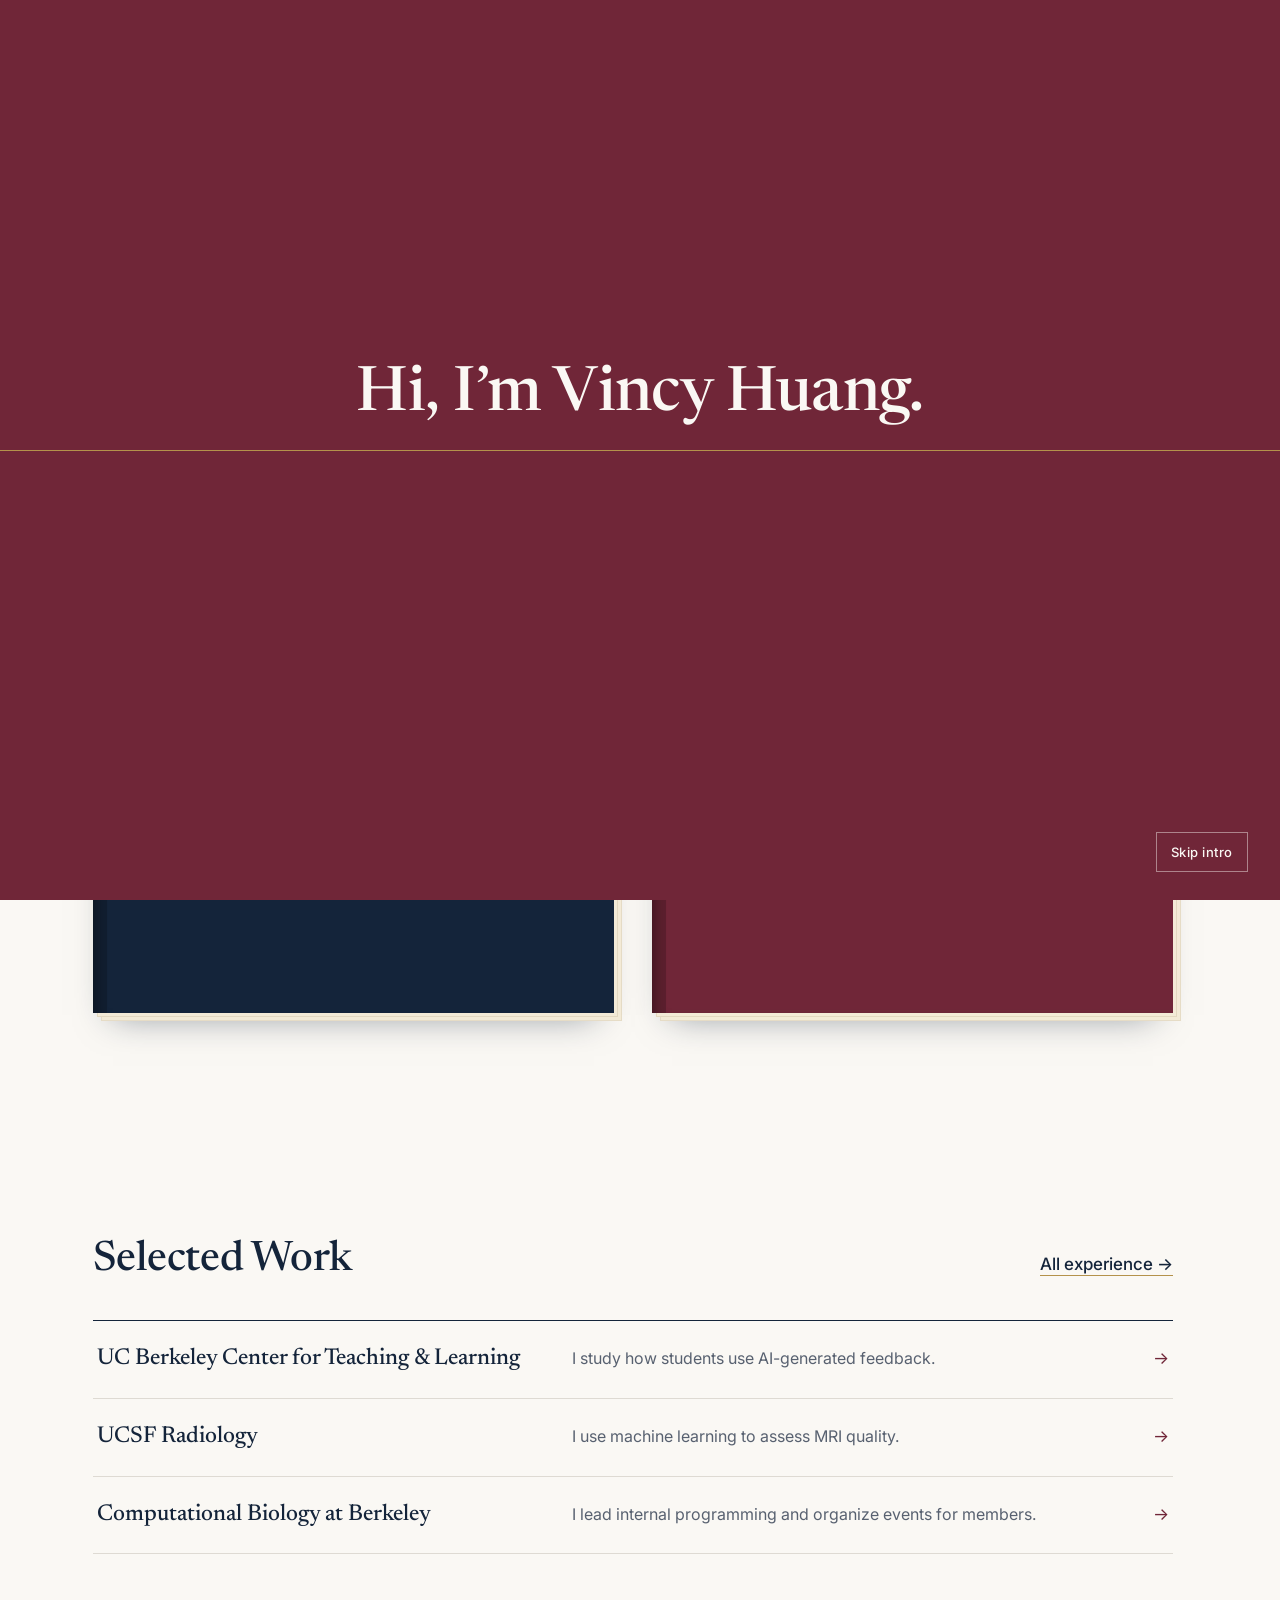
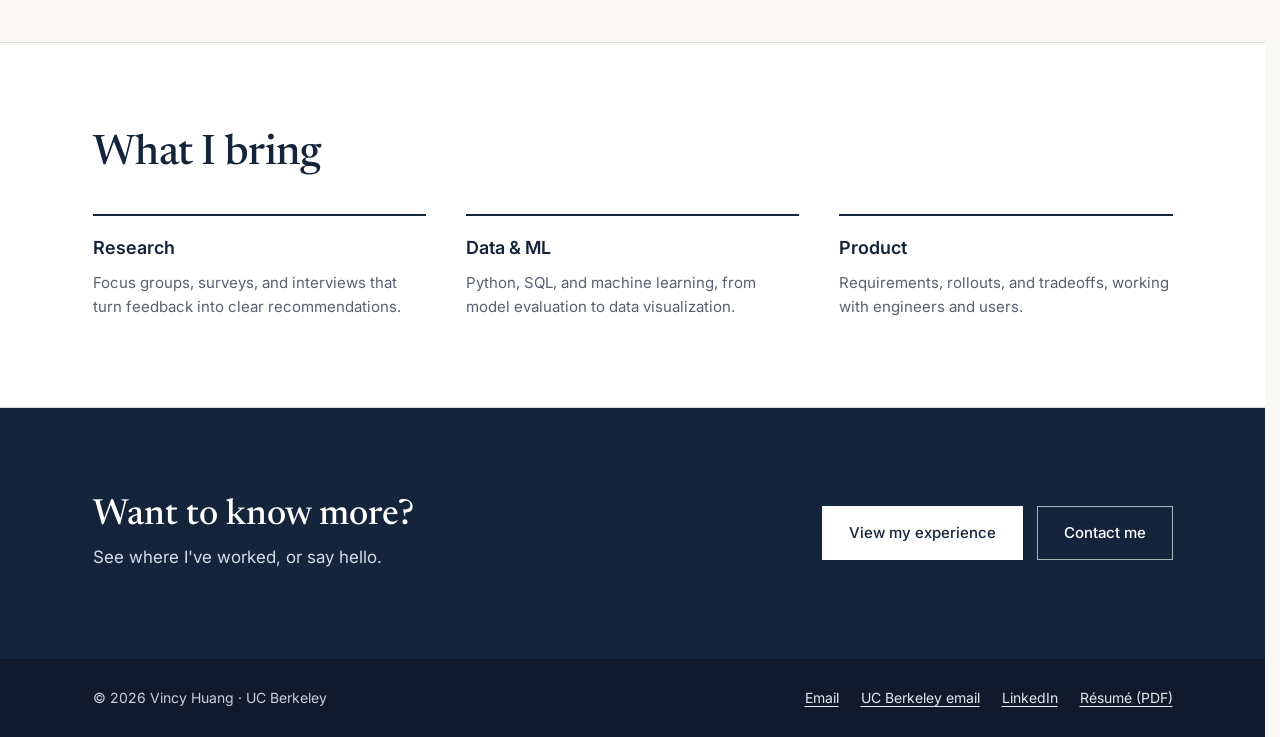
==== commit c9f99e5e: "Books side by side with tinted interiors; new first spreads; longer greeting hold - Streamind and Ja" ====
--- a/index.html
+++ b/index.html
@@ -60,19 +60,42 @@
 
 <section class="books-section" aria-label="Project books">
 <div class="wrap books">
-<article class="book is-open cover-navy" id="book-streamind" aria-labelledby="book-streamind-title">
+<article class="book cover-navy book-streamind" id="book-streamind" data-slot="0" aria-labelledby="book-streamind-title">
 <header class="book-head">
 <div>
 <h2 class="book-title" id="book-streamind-title">Streamind Health</h2>
 <p class="book-meta">Software Engineer Intern · Oct 2025 – May 2026</p>
 </div>
-<button class="book-toggle" type="button" aria-expanded="true" aria-controls="book-streamind-body">Close book</button>
+<button class="book-toggle" type="button" aria-expanded="false" aria-controls="book-streamind-body">Open book</button>
 </header>
-<div class="book-body" id="book-streamind-body" tabindex="0" aria-label="Streamind Health book. Use the left and right arrow keys to turn pages.">
+<div class="book-body" id="book-streamind-body" tabindex="-1" aria-label="Streamind Health book. Use the left and right arrow keys to turn pages.">
 <button class="book-cover" type="button" aria-label="Open the Streamind Health book"><span class="cover-face"><span class="cover-kicker">Project</span><span class="cover-title">Streamind Health</span><span class="cover-rule" aria-hidden="true"></span><span class="cover-meta">Software Engineer Intern · Oct 2025 – May 2026</span><span class="cover-cta">Open book →</span></span><span class="cover-back" aria-hidden="true"></span></button>
 <div class="book-spread">
-<div class="book-page book-left"><div class="page-inner"><p class="page-num">Page 1</p><h3>A tool for mobile</h3><p>I helped adapt a camera-based biofeedback tool for mobile. The app reads pulse signals from camera video to estimate heart rate.</p></div></div>
-<div class="book-page book-right"><div class="page-inner"><figure><button class="book-zoom" type="button" aria-label="Enlarge image: The Streamind heart-rate monitor running on a phone."><img src="assets/img/work/streamind-mobile-app.jpg" alt="Streamind Health mobile app showing the Heart Rate Monitor screen with a camera preview and Monitor, History, Breathe and Mood tabs" width="673" height="1400" decoding="async"></button><figcaption>The Streamind heart-rate monitor running on a phone.</figcaption></figure></div></div>
+<div class="book-page book-left"><div class="page-inner"><p class="page-num">Page 1</p><h3>From face landmarks to pulse data</h3><p>I worked on how the app extracts pulse data from camera video. Facial landmarks help it track the forehead and cheeks across frames. I tested different shapes and combinations of those skin regions, then averaged their RGB values over time to extract a signal we could use to estimate heart rate.</p></div></div>
+<div class="book-page book-right"><div class="page-inner"><figure><button class="book-zoom" type="button" aria-label="Enlarge image: Annotated visual from our final presentation: facial landmarks, with the forehead and both cheeks highlighted as skin regions."><img src="assets/img/work/streamind-facial-regions.jpg" alt="Illustrated face covered in white landmark dots, with the forehead shaded green, the left cheek blue and the right cheek red, beside a legend" width="1500" height="1280" decoding="async"></button><figcaption>Annotated visual from our final presentation: facial landmarks, with the forehead and both cheeks highlighted as skin regions.</figcaption></figure></div></div>
+<span class="book-spine" aria-hidden="true"></span>
+</div>
+</div>
+<div class="book-controls">
+<button class="book-btn book-prev" type="button" aria-label="Previous page"><span aria-hidden="true">←</span></button>
+<p class="book-count" aria-live="polite">Page <span class="book-n">1</span> of 5</p>
+<button class="book-btn book-next" type="button" aria-label="Next page"><span aria-hidden="true">→</span></button>
+</div>
+<script type="application/json" class="book-data">[{"h": "From face landmarks to pulse data", "p": "I worked on how the app extracts pulse data from camera video. Facial landmarks help it track the forehead and cheeks across frames. I tested different shapes and combinations of those skin regions, then averaged their RGB values over time to extract a signal we could use to estimate heart rate.", "src": "assets/img/work/streamind-facial-regions.jpg", "w": 1500, "ht": 1280, "cap": "Annotated visual from our final presentation: facial landmarks, with the forehead and both cheeks highlighted as skin regions.", "alt": "Illustrated face covered in white landmark dots, with the forehead shaded green, the left cheek blue and the right cheek red, beside a legend"}, {"h": "Cleaning the signal", "p": "From our final presentation: band-pass filtering keeps only the frequencies that match a realistic human heart rate.", "src": "assets/img/work/streamind-rppg-bandpass.jpg", "w": 1400, "ht": 787, "cap": "Band-pass filtering keeps only frequencies in the human heart-rate range.", "alt": "Presentation slide on band-pass filtering, showing a heart-rate passband between 0.87 and 3.0 hertz"}, {"h": "Finding the heart rate", "p": "Frequency analysis with parabolic interpolation refines the peak, giving a more precise heart-rate estimate.", "src": "assets/img/work/streamind-rppg-frequency.jpg", "w": 1400, "ht": 787, "cap": "Frequency analysis with parabolic interpolation refines the heart-rate estimate.", "alt": "Presentation slide on frequency analysis with parabolic interpolation, from windowed signal to a refined peak"}, {"h": "A tool for mobile", "p": "I helped adapt a camera-based biofeedback tool for mobile. The app reads pulse signals from camera video to estimate heart rate.", "src": "assets/img/work/streamind-mobile-app.jpg", "w": 673, "ht": 1400, "cap": "The Streamind heart-rate monitor running on a phone.", "alt": "Streamind Health mobile app showing the Heart Rate Monitor screen with a camera preview and Monitor, History, Breathe and Mood tabs"}, {"h": "Browser and mobile", "p": "The product already worked on laptops. Bringing it to phones meant weighing user needs, feasibility, and signal accuracy.", "src": "assets/img/work/streamind-browser-and-mobile.jpg", "w": 1400, "ht": 612, "cap": "Guided breathing in the browser app, beside the mobile heart-rate monitor.", "alt": "Streamind Health browser app on a laptop showing breathing exercises, next to the mobile app's heart-rate monitor"}]</script>
+</article>
+<article class="book cover-maroon book-jarvis" id="book-jarvis" data-slot="1" aria-labelledby="book-jarvis-title">
+<header class="book-head">
+<div>
+<h2 class="book-title" id="book-jarvis-title">Jarvis</h2>
+<p class="book-meta">Cal Hacks 13.0 · Team project</p>
+</div>
+<button class="book-toggle" type="button" aria-expanded="false" aria-controls="book-jarvis-body">Open book</button>
+</header>
+<div class="book-body" id="book-jarvis-body" tabindex="-1" aria-label="Jarvis book. Use the left and right arrow keys to turn pages.">
+<button class="book-cover" type="button" aria-label="Open the Jarvis book"><span class="cover-face"><span class="cover-kicker">Project</span><span class="cover-title">Jarvis</span><span class="cover-rule" aria-hidden="true"></span><span class="cover-meta">Cal Hacks 13.0 · Team project</span><span class="cover-cta">Open book →</span></span><span class="cover-back" aria-hidden="true"></span></button>
+<div class="book-spread">
+<div class="book-page book-left"><div class="page-inner"><p class="page-num">Page 1</p><h3>Talk to Jarvis live.</h3><p>In a Google Meet, anyone can say “Hey Jarvis,” ask a question out loud, and hear Jarvis answer during the meeting. Alongside the conversation, it keeps a live whiteboard of decisions and action items.</p></div></div>
+<div class="book-page book-right"><div class="page-inner"><figure><button class="book-zoom" type="button" aria-label="Enlarge image: Jarvis in a Google Meet call, with its live whiteboard of decided, open, and to-do items."><img src="assets/img/work/jarvis-google-meet.jpg" alt="Google Meet call with Jarvis as a participant and a live whiteboard of decided, open and to-do items" width="1400" height="787" decoding="async"></button><figcaption>Jarvis in a Google Meet call, with its live whiteboard of decided, open, and to-do items.</figcaption></figure></div></div>
 <span class="book-spine" aria-hidden="true"></span>
 </div>
 </div>
@@ -81,30 +104,7 @@
 <p class="book-count" aria-live="polite">Page <span class="book-n">1</span> of 4</p>
 <button class="book-btn book-next" type="button" aria-label="Next page"><span aria-hidden="true">→</span></button>
 </div>
-<script type="application/json" class="book-data">[{"h": "A tool for mobile", "p": "I helped adapt a camera-based biofeedback tool for mobile. The app reads pulse signals from camera video to estimate heart rate.", "src": "assets/img/work/streamind-mobile-app.jpg", "w": 673, "ht": 1400, "cap": "The Streamind heart-rate monitor running on a phone.", "alt": "Streamind Health mobile app showing the Heart Rate Monitor screen with a camera preview and Monitor, History, Breathe and Mood tabs"}, {"h": "Browser and mobile", "p": "The product already worked on laptops. Bringing it to phones meant weighing user needs, feasibility, and signal accuracy.", "src": "assets/img/work/streamind-browser-and-mobile.jpg", "w": 1400, "ht": 612, "cap": "Guided breathing in the browser app, beside the mobile heart-rate monitor.", "alt": "Streamind Health browser app on a laptop showing breathing exercises, next to the mobile app's heart-rate monitor"}, {"h": "Cleaning the signal", "p": "From our final presentation: band-pass filtering keeps only the frequencies that match a realistic human heart rate.", "src": "assets/img/work/streamind-rppg-bandpass.jpg", "w": 1400, "ht": 787, "cap": "Band-pass filtering keeps only frequencies in the human heart-rate range.", "alt": "Presentation slide on band-pass filtering, showing a heart-rate passband between 0.87 and 3.0 hertz"}, {"h": "Finding the heart rate", "p": "Frequency analysis with parabolic interpolation refines the peak, giving a more precise heart-rate estimate.", "src": "assets/img/work/streamind-rppg-frequency.jpg", "w": 1400, "ht": 787, "cap": "Frequency analysis with parabolic interpolation refines the heart-rate estimate.", "alt": "Presentation slide on frequency analysis with parabolic interpolation, from windowed signal to a refined peak"}]</script>
-</article>
-<article class="book cover-maroon" id="book-jarvis" aria-labelledby="book-jarvis-title">
-<header class="book-head">
-<div>
-<h2 class="book-title" id="book-jarvis-title">Jarvis</h2>
-<p class="book-meta">Cal Hacks 13.0 · Team project</p>
-</div>
-<button class="book-toggle" type="button" aria-expanded="false" aria-controls="book-jarvis-body">Open book</button>
-</header>
-<div class="book-body" id="book-jarvis-body" tabindex="0" aria-label="Jarvis book. Use the left and right arrow keys to turn pages.">
-<button class="book-cover" type="button" aria-label="Open the Jarvis book"><span class="cover-face"><span class="cover-kicker">Project</span><span class="cover-title">Jarvis</span><span class="cover-rule" aria-hidden="true"></span><span class="cover-meta">Cal Hacks 13.0 · Team project</span><span class="cover-cta">Open book →</span></span><span class="cover-back" aria-hidden="true"></span></button>
-<div class="book-spread">
-<div class="book-page book-left"><div class="page-inner"><p class="page-num">Page 1</p><h3>Live whiteboard</h3><p>Jarvis joins Google Meet, answers questions out loud, and keeps a live whiteboard of decisions and action items.</p></div></div>
-<div class="book-page book-right"><div class="page-inner"><figure><button class="book-zoom" type="button" aria-label="Enlarge image: Jarvis in a Google Meet call, keeping a live whiteboard of decided, open, and to-do items."><img src="assets/img/work/jarvis-google-meet.jpg" alt="Google Meet call with Jarvis as a participant and a live whiteboard of decided, open and to-do items" width="1400" height="787" decoding="async"></button><figcaption>Jarvis in a Google Meet call, keeping a live whiteboard of decided, open, and to-do items.</figcaption></figure></div></div>
-<span class="book-spine" aria-hidden="true"></span>
-</div>
-</div>
-<div class="book-controls">
-<button class="book-btn book-prev" type="button" aria-label="Previous page"><span aria-hidden="true">←</span></button>
-<p class="book-count" aria-live="polite">Page <span class="book-n">1</span> of 3</p>
-<button class="book-btn book-next" type="button" aria-label="Next page"><span aria-hidden="true">→</span></button>
-</div>
-<script type="application/json" class="book-data">[{"h": "Live whiteboard", "p": "Jarvis joins Google Meet, answers questions out loud, and keeps a live whiteboard of decisions and action items.", "src": "assets/img/work/jarvis-google-meet.jpg", "w": 1400, "ht": 787, "cap": "Jarvis in a Google Meet call, keeping a live whiteboard of decided, open, and to-do items.", "alt": "Google Meet call with Jarvis as a participant and a live whiteboard of decided, open and to-do items"}, {"h": "Meetings dashboard", "p": "My team built Jarvis for student clubs planning events. The dashboard lists the meetings Jarvis joined and can send it into a new call.", "src": "assets/img/work/jarvis-dashboard-meetings.jpg", "w": 1600, "ht": 775, "cap": "The Jarvis dashboard: send Jarvis into a Google Meet, and see the meetings it joined.", "alt": "Jarvis web dashboard with a field to send Jarvis to a Google Meet link and a list of recent planning meetings"}, {"h": "Team memory", "p": "We wanted teams to keep track of decisions. The Memory tab collects what was agreed in each meeting as changes the team can accept.", "src": "assets/img/work/jarvis-dashboard-memory.jpg", "w": 1600, "ht": 777, "cap": "The Memory tab: decisions from meetings, proposed as changes the team can accept.", "alt": "Jarvis dashboard Memory tab listing proposed project-state changes from meetings, each with Accept, edit and dismiss controls"}]</script>
+<script type="application/json" class="book-data">[{"h": "Talk to Jarvis live.", "p": "In a Google Meet, anyone can say “Hey Jarvis,” ask a question out loud, and hear Jarvis answer during the meeting. Alongside the conversation, it keeps a live whiteboard of decisions and action items.", "src": "assets/img/work/jarvis-google-meet.jpg", "w": 1400, "ht": 787, "cap": "Jarvis in a Google Meet call, with its live whiteboard of decided, open, and to-do items.", "alt": "Google Meet call with Jarvis as a participant and a live whiteboard of decided, open and to-do items"}, {"h": "Bring absent teammates in through Slack.", "p": "Someone who misses the call can DM Jarvis for a recap or send a message to the group. Jarvis can relay that message aloud in the meeting and send the team’s reply back to Slack.", "src": "assets/img/work/jarvis-slack-recap.jpg", "w": 643, "ht": 1400, "cap": "A teammate who missed the call asks Jarvis for a recap in Slack.", "alt": "Slack conversation on a phone where Jarvis replies with a recap of what was discussed, decided and still open"}, {"h": "Meetings dashboard", "p": "My team built Jarvis for student clubs planning events. The dashboard lists the meetings Jarvis joined and can send it into a new call.", "src": "assets/img/work/jarvis-dashboard-meetings.jpg", "w": 1600, "ht": 775, "cap": "The Jarvis dashboard: send Jarvis into a Google Meet, and see the meetings it joined.", "alt": "Jarvis web dashboard with a field to send Jarvis to a Google Meet link and a list of recent planning meetings"}, {"h": "Team memory", "p": "We wanted teams to keep track of decisions. The Memory tab collects what was agreed in each meeting as changes the team can accept.", "src": "assets/img/work/jarvis-dashboard-memory.jpg", "w": 1600, "ht": 777, "cap": "The Memory tab: decisions from meetings, proposed as changes the team can accept.", "alt": "Jarvis dashboard Memory tab listing proposed project-state changes from meetings, each with Accept, edit and dismiss controls"}]</script>
 </article>
 </div>
 </section>
--- a/assets/css/style.css
+++ b/assets/css/style.css
@@ -401,9 +401,16 @@
 
 /* ---------- Project books ---------- */
 .books-section { padding: 8px 0 clamp(48px, 6vw, 72px); }
-.books { display: grid; gap: clamp(40px, 5vw, 64px); }
-.book { --cover: var(--navy); }
+/* Closed books sit side by side; an open book takes the combined width. */
+.books { display: grid; grid-template-columns: 1fr 1fr; gap: clamp(24px, 3vw, 40px); align-items: start; }
+.books.has-open { grid-template-columns: 1fr; }
+.books.has-open .book:not(.is-solo) { display: none; }
+.book { --cover: var(--navy); --slot: 0; min-width: 0; }
+.book[data-slot="1"] { --slot: 1; }
 .book.cover-maroon { --cover: var(--maroon); }
+/* Interior colours */
+.book-streamind { --page-tint: #e5f7f3; --accent: #08705f; }
+.book-jarvis { --page-tint: #f0e9fc; --accent: #6233bf; }
 .book-head { display: flex; align-items: flex-end; justify-content: space-between; gap: 16px; margin-bottom: 16px; }
 .book-title { font: 500 clamp(26px, 3vw, 32px)/1.15 var(--serif); color: var(--navy); margin: 0 0 2px; }
 .book-meta { margin: 0; font-size: 14px; color: var(--muted); }
@@ -413,30 +420,30 @@
 }
 .book-toggle:hover { background: var(--maroon); border-color: var(--maroon); color: var(--paper); }
 
-.book-body { position: relative; height: clamp(420px, 44vw, 520px); perspective: 2200px; outline-offset: 6px; }
+.book-body { position: relative; height: clamp(400px, 40vw, 500px); perspective: 2200px; outline-offset: 6px; }
 .book-body:focus-visible { outline: 3px solid var(--maroon); }
 
-/* Open spread: two cream pages, a spine, and layered paper edges */
+/* Open spread: tinted text page, crisp white screenshot page, a spine, and layered paper edges */
 .book-spread {
-  position: absolute; inset: 0; display: grid; grid-template-columns: 1fr 1fr; background: var(--cream-warm);
-  border: 1px solid #e3d8c0; transform-style: preserve-3d;
-  box-shadow: 0 2px 0 -1px #f3ead6, 0 2px 0 0 #e3d8c0, 0 4px 0 -1px #f3ead6, 0 4px 0 0 #e6dcc6, 0 6px 0 -1px #f3ead6, 0 6px 0 0 #ebe2cf, 0 18px 30px -18px rgba(20, 36, 58, .35);
+  position: absolute; inset: 0; display: grid; grid-template-columns: 1fr 1fr; background: var(--white);
+  border: 1px solid #dcdfe3; transform-style: preserve-3d;
+  box-shadow: 0 2px 0 -1px #f4f5f7, 0 2px 0 0 #dcdfe3, 0 4px 0 -1px #f4f5f7, 0 4px 0 0 #e1e4e8, 0 6px 0 -1px #f4f5f7, 0 6px 0 0 #e6e8ec, 0 18px 30px -18px rgba(20, 36, 58, .35);
   transition: opacity .3s ease .25s;
 }
-.book-page { position: relative; overflow: hidden; background: var(--cream-warm); }
-.book-left { background: linear-gradient(to left, rgba(20, 36, 58, .07), transparent 9%), var(--cream-warm); }
-.book-right { background: linear-gradient(to right, rgba(20, 36, 58, .07), transparent 9%), var(--cream-warm); }
-.page-inner { height: 100%; padding: clamp(24px, 3.4vw, 44px); display: flex; flex-direction: column; }
+.book-page { position: relative; overflow: hidden; }
+.book-left { background: linear-gradient(to left, rgba(20, 36, 58, .1), transparent 8%), var(--page-tint); color: var(--navy); }
+.book-right { background: linear-gradient(to right, rgba(60, 64, 72, .1), transparent 7%), var(--white); }
+.page-inner { height: 100%; padding: clamp(24px, 3.2vw, 42px); display: flex; flex-direction: column; }
 .book-left .page-inner { justify-content: center; }
-.page-num { margin: 0 0 12px; font-size: 12px; font-weight: 600; letter-spacing: .14em; text-transform: uppercase; color: var(--muted); }
-.book-page h3 { font: 500 clamp(24px, 2.6vw, 30px)/1.15 var(--serif); color: var(--navy); margin-bottom: 12px; }
-.book-page h3::after { content: ""; display: block; width: 32px; height: 1px; background: var(--gold); margin-top: 14px; }
-.book-left p:not(.page-num) { font-size: 17px; line-height: 1.6; margin: 0; max-width: 420px; }
+.page-num { margin: 0 0 12px; font-size: 12px; font-weight: 700; letter-spacing: .14em; text-transform: uppercase; color: var(--accent); }
+.book-page h3 { font: 500 clamp(24px, 2.5vw, 30px)/1.15 var(--serif); color: var(--navy); margin-bottom: 12px; }
+.book-page h3::after { content: ""; display: block; width: 32px; height: 2px; background: var(--accent); margin-top: 14px; }
+.book-left p:not(.page-num) { font-size: 16.5px; line-height: 1.6; margin: 0; max-width: 440px; color: var(--navy); }
 .book-right figure { margin: 0; height: 100%; display: flex; flex-direction: column; }
-.book-zoom { flex: 1; min-height: 0; display: flex; align-items: center; justify-content: center; padding: 8px; background: var(--white); border: 1px solid #ece4d1; cursor: zoom-in; }
+.book-zoom { flex: 1; min-height: 0; display: flex; align-items: center; justify-content: center; padding: 0; background: var(--white); border: 0; cursor: zoom-in; }
 .book-zoom img { max-width: 100%; max-height: 100%; width: auto; height: auto; object-fit: contain; display: block; }
 .book-right figcaption { margin-top: 10px; font-size: 14px; line-height: 1.45; color: var(--ink); }
-.book-spine { position: absolute; top: -1px; bottom: -1px; left: 50%; width: 2px; margin-left: -1px; background: linear-gradient(var(--line), #d8ccb2, var(--line)); pointer-events: none; z-index: 2; }
+.book-spine { position: absolute; top: -1px; bottom: -1px; left: 50%; width: 2px; margin-left: -1px; background: linear-gradient(#d3d7dc, #b9bec5, #d3d7dc); pointer-events: none; z-index: 2; }
 
 /* A leaf is the page that is turning: it rotates around the spine */
 .book-leaf { position: absolute; top: 0; bottom: 0; width: 50%; z-index: 4; transform-style: preserve-3d; transition: transform .7s cubic-bezier(.45, .05, .25, 1); }
@@ -450,29 +457,30 @@
 .book-leaf .leaf-front::after, .book-leaf .leaf-back::after { content: ""; position: absolute; inset: 0; pointer-events: none; transition: background .7s ease; background: rgba(20, 36, 58, 0); }
 .book-leaf.turn .leaf-front::after { background: rgba(20, 36, 58, .12); }
 
-/* Closed: the cover sits centred; opening swings it around the spine */
+/* Covers. Side by side, each cover fills its book. When a book opens it takes the full width: the cover
+   starts where it was (left or right half) and swings open around its spine onto the left page. */
 .book-cover {
-  position: absolute; top: 0; bottom: 0; left: 25%; width: 50%; z-index: 5; padding: 0; border: 0; background: none; cursor: pointer;
+  position: absolute; top: 0; bottom: 0; left: 0; width: 100%; z-index: 5; padding: 0; border: 0; background: none; cursor: pointer;
   transition: left .55s cubic-bezier(.45, .05, .25, 1), opacity 0s, visibility 0s;
 }
-/* Each face turns on its own around the spine edge, so the cover never shows mirrored text. */
+.book.is-solo .book-cover { left: calc(var(--slot) * 50%); width: 50%; }
 .cover-face, .cover-back {
   position: absolute; inset: 0; backface-visibility: hidden; -webkit-backface-visibility: hidden;
   transform-origin: left center; transition: transform .75s cubic-bezier(.45, .05, .25, 1);
 }
 .cover-face {
   display: flex; flex-direction: column; justify-content: center; align-items: flex-start; gap: 10px; padding: clamp(24px, 4vw, 48px);
-  background: var(--cover); color: var(--paper); text-align: left;
+  background: var(--cover); color: var(--paper); text-align: left; transform: perspective(2200px) rotateY(0deg);
   box-shadow: inset 10px 0 14px -10px rgba(0, 0, 0, .45), 4px 4px 0 -1px #f3ead6, 4px 4px 0 0 #e3d8c0, 8px 8px 0 -1px #f3ead6, 8px 8px 0 0 #e6dcc6, 0 22px 34px -20px rgba(20, 36, 58, .5);
 }
 .cover-face::before { content: ""; position: absolute; left: 0; top: 0; bottom: 0; width: 14px; background: rgba(0, 0, 0, .18); }
 .cover-kicker { font-size: 12px; font-weight: 600; letter-spacing: .16em; text-transform: uppercase; color: var(--gold-light); }
-.cover-title { font: 500 clamp(32px, 4vw, 48px)/1.05 var(--serif); }
+.cover-title { font: 500 clamp(30px, 3.6vw, 46px)/1.05 var(--serif); }
 .cover-rule { width: 56px; height: 1px; background: var(--gold); }
 .cover-meta { font-size: 15px; color: rgba(250, 248, 244, .8); }
 .cover-cta { margin-top: 18px; font-size: 15px; font-weight: 500; color: var(--paper); border-bottom: 1px solid var(--gold); padding-bottom: 2px; }
+/* The back is the other side of the same sheet: it turns with the front, flipped about its own centre. */
 .cover-back { background: var(--cover); transform: perspective(2200px) rotateY(0deg) translateX(50%) rotateY(180deg) translateX(-50%); }
-.cover-face { transform: perspective(2200px) rotateY(0deg); }
 .book-cover:focus-visible { outline: 3px solid var(--maroon); outline-offset: 4px; }
 .book:not(.is-open) .book-spread { opacity: 0; visibility: hidden; transition: opacity .2s ease .55s, visibility 0s linear .75s; }
 .book.is-open .book-cover { left: 50%; opacity: 0; visibility: hidden; pointer-events: none; transition: left .55s cubic-bezier(.45, .05, .25, 1), opacity .2s ease .7s, visibility 0s linear .9s; }
@@ -489,19 +497,21 @@
 .book-btn:hover:not(:disabled) { background: var(--maroon); border-color: var(--maroon); color: var(--paper); }
 .book-btn:disabled { opacity: .35; cursor: default; }
 
-/* Smaller screens: pages stack and a single page turns */
+/* Narrow screens: covers stack; an open book shows the description above the screenshot */
 @media (max-width: 760px) {
+  .books { grid-template-columns: 1fr; }
   .book-body { height: auto; min-height: 0; }
   .book-spread { position: relative; grid-template-columns: 1fr; }
   .book-spine { display: none; }
-  .book-left { background: var(--cream-warm); border-bottom: 1px dashed #e3d8c0; }
-  .book-right { background: var(--cream-warm); }
+  .book-left { background: var(--page-tint); border-bottom: 1px solid #e1e4e8; }
+  .book-right { background: var(--white); box-shadow: inset 0 8px 10px -10px rgba(60, 64, 72, .35); }
   .page-inner { padding: 22px; }
   .book-right .page-inner { height: auto; }
   .book-zoom { height: min(62vh, 420px); flex: none; }
-  .book-cover { position: relative; left: 0; width: 100%; height: 340px; display: block; }
+  .book-cover, .book.is-solo .book-cover { position: relative; left: 0; width: 100%; height: 300px; display: block; }
   .book:not(.is-open) .book-spread { display: none; }
-  .book.is-open .book-cover { position: absolute; left: 0; }
+  .book:not(.is-open) .book-controls { display: none; }
+  .book.is-open .book-cover { position: absolute; left: 0; top: 0; }
   .book.is-open .cover-face { transform: perspective(2200px) rotateY(-100deg); }
   .book.is-open .cover-back { transform: perspective(2200px) rotateY(-100deg) translateX(50%) rotateY(180deg) translateX(-50%); }
   .book-leaf { width: 100%; left: 0; transform-origin: left center; }
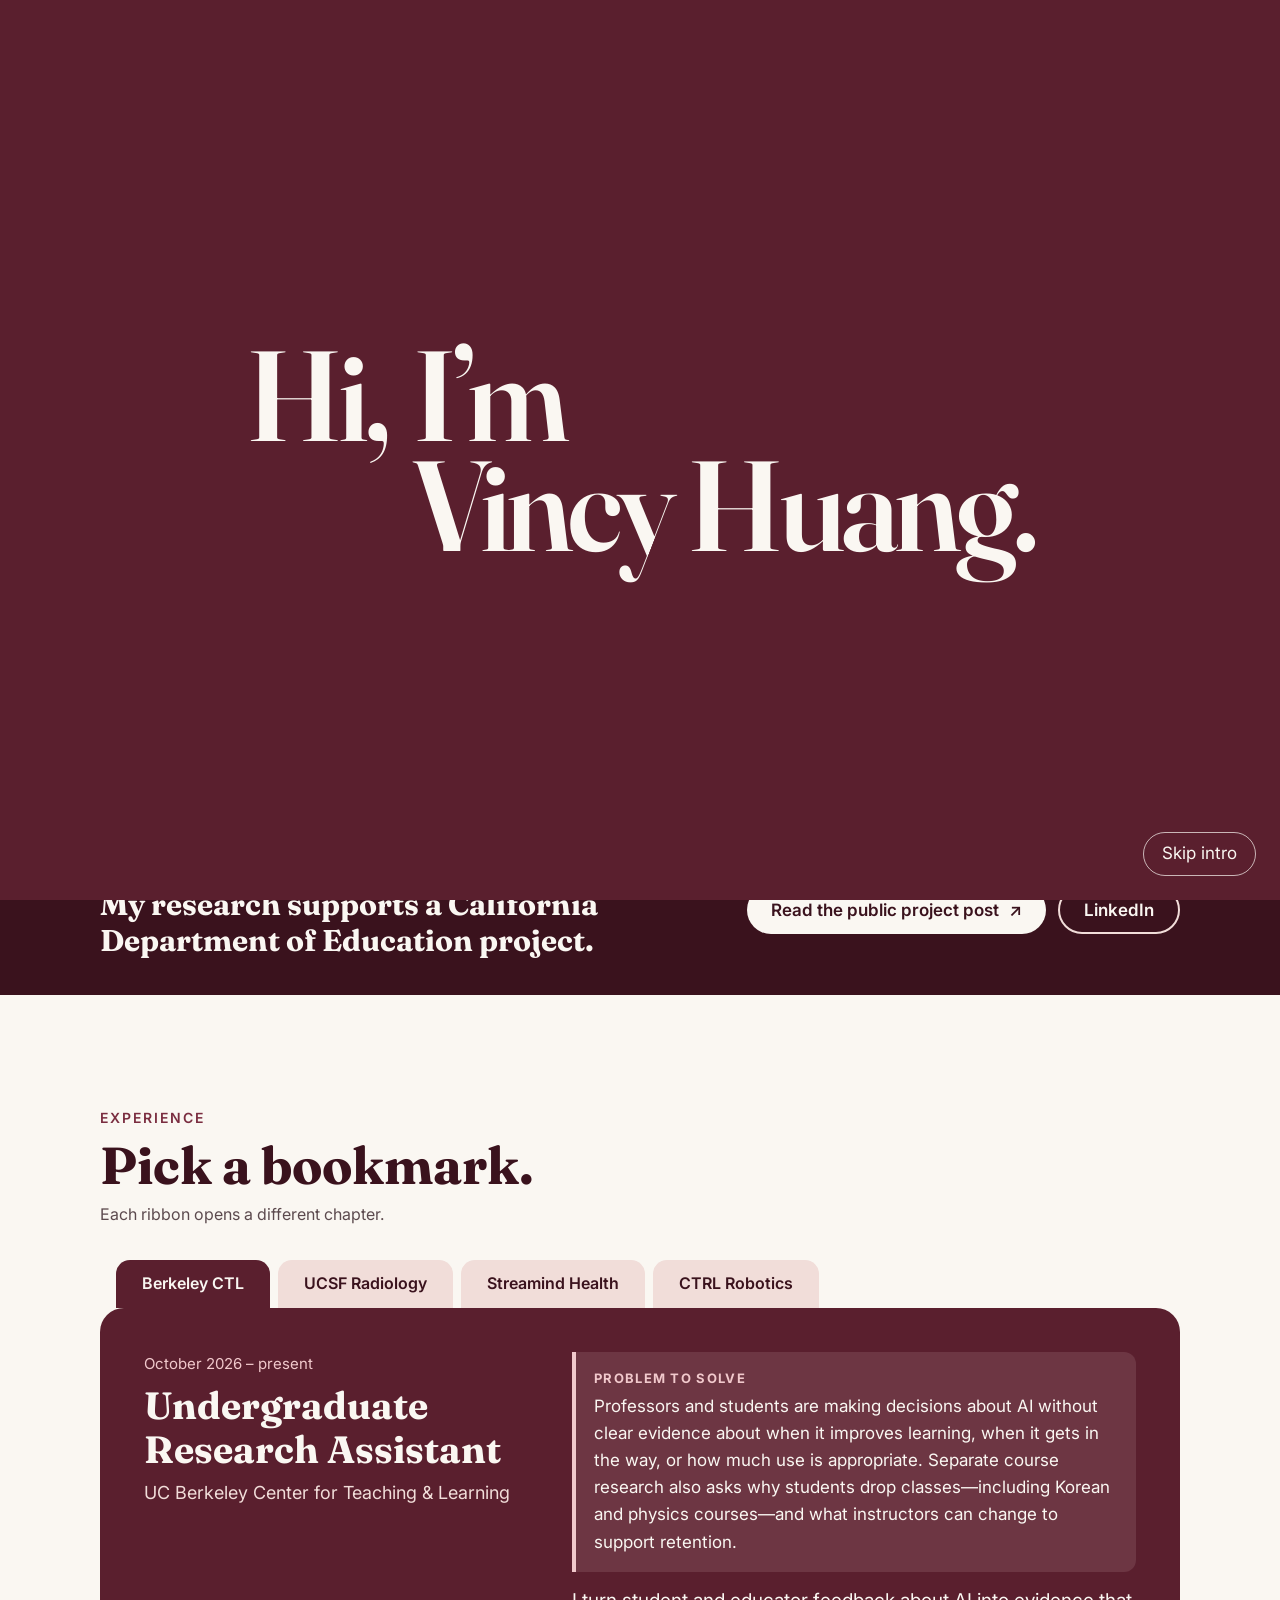
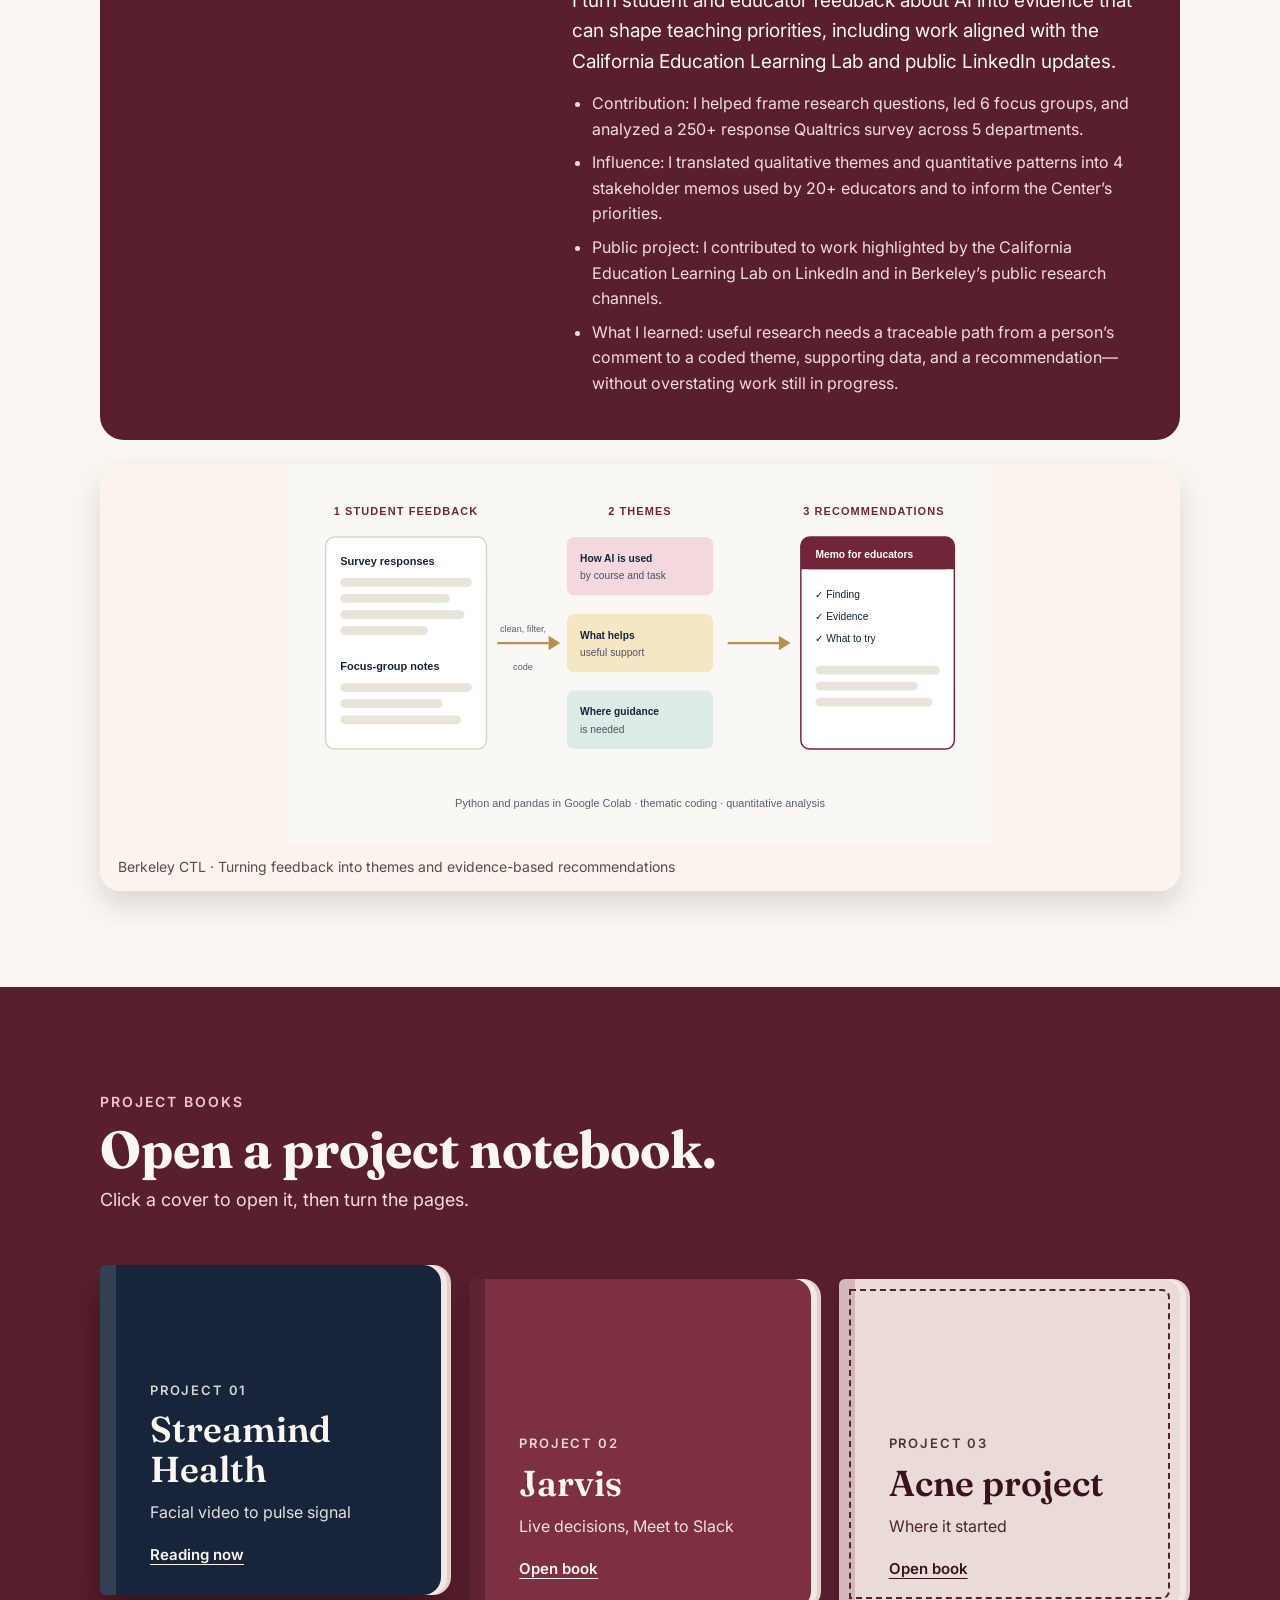
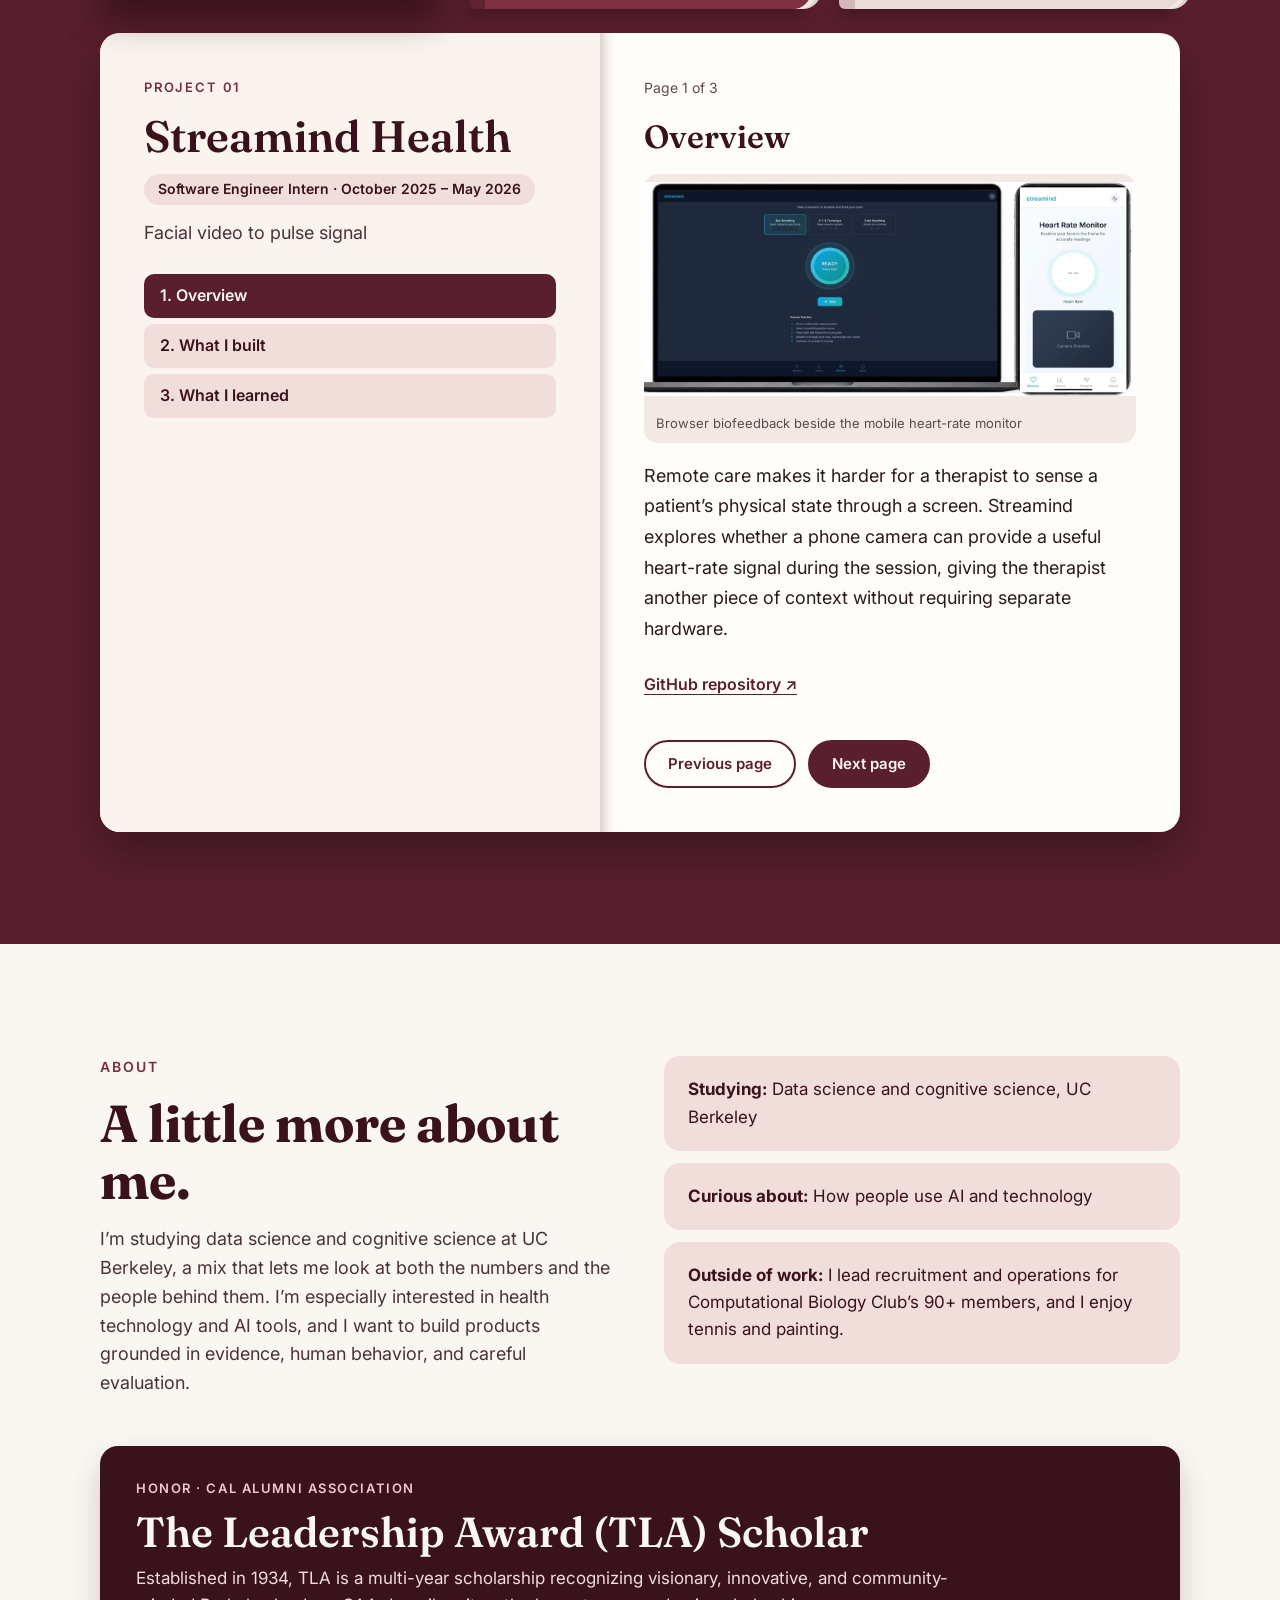
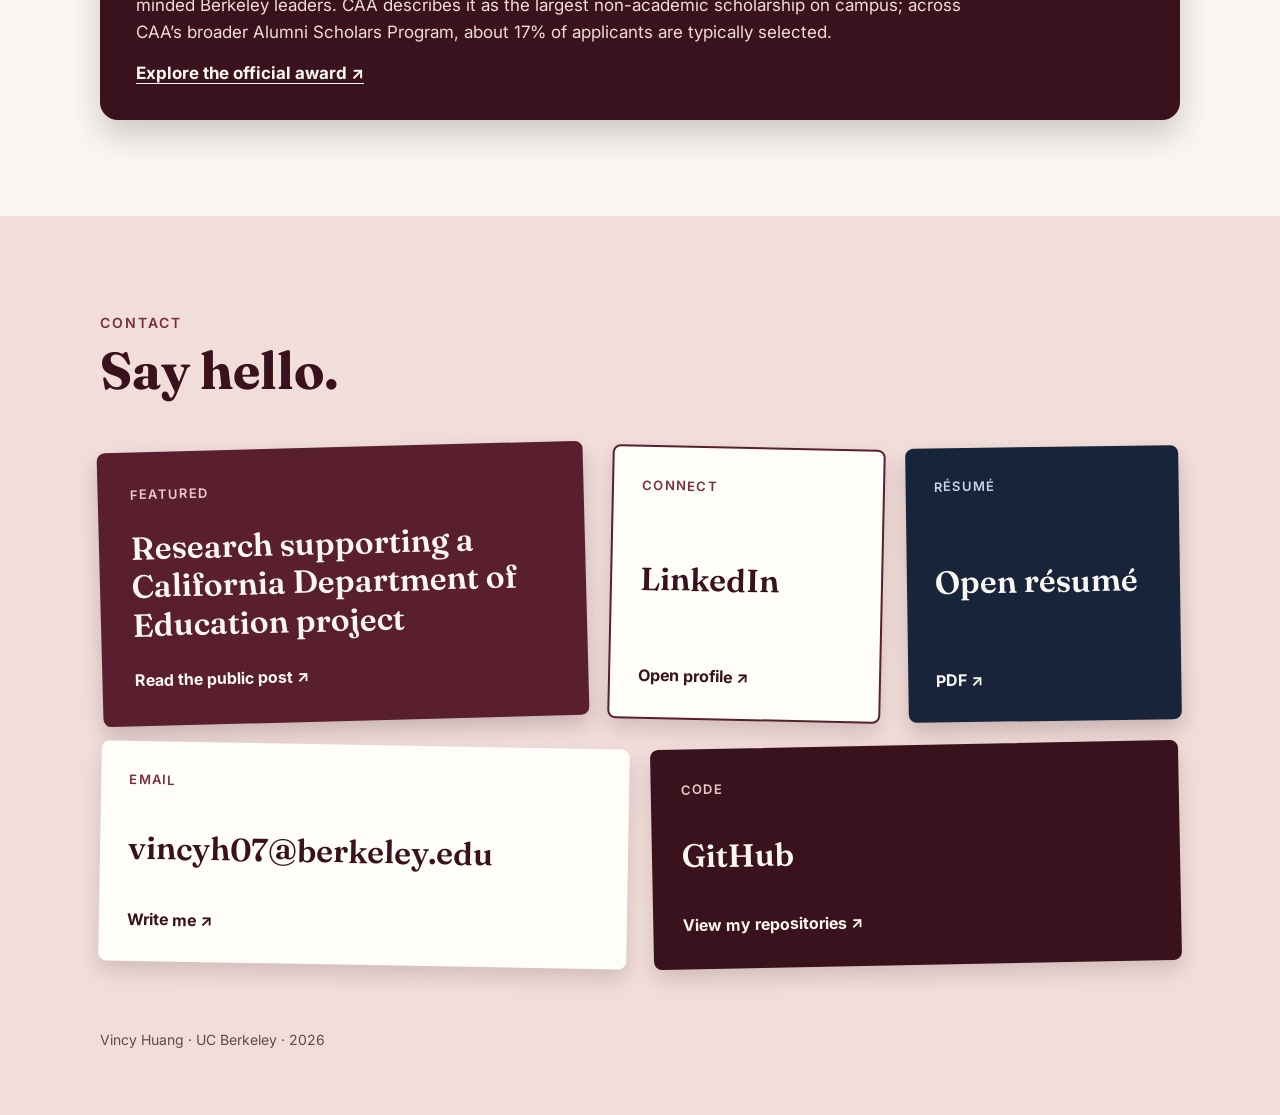
==== commit 4d1257e1: "changed" ====
--- a/index.html
+++ b/index.html
@@ -3,166 +3,54 @@
 <head>
 <meta charset="utf-8">
 <meta name="viewport" content="width=device-width, initial-scale=1">
-<title>Vincy Huang · UC Berkeley · Product, Research &amp; Data</title>
-<meta name="description" content="Vincy Huang is a UC Berkeley student interested in product management: talking to users, looking at the data, and figuring out what to build next.">
-<meta property="og:title" content="Vincy Huang · UC Berkeley · Product, Research &amp; Data">
-<meta property="og:description" content="Vincy Huang is a UC Berkeley student interested in product management: talking to users, looking at the data, and figuring out what to build next.">
-<meta property="og:type" content="website">
-<meta name="theme-color" content="#14243A">
+<title>Vincy Huang · UC Berkeley · Product, research and data</title>
+<meta name="description" content="Vincy Huang studies data science and cognitive science at UC Berkeley and uses research and data to figure out what is worth building.">
+<meta name="theme-color" content="#5A1F2E">
 <link rel="icon" href="assets/img/favicon.svg" type="image/svg+xml">
-<link rel="stylesheet" href="https://fonts.googleapis.com/css2?family=Inter:wght@400;500;600&family=Newsreader:ital,opsz,wght@0,6..72,400;0,6..72,500;0,6..72,600;1,6..72,400&display=swap">
-<link rel="stylesheet" href="assets/css/style.css">
-<script>
-document.documentElement.className='js';
-// Maroon entrance: first homepage visit of the session only, never with reduced motion or a #link.
-(function(){try{var d=document.documentElement;if(!sessionStorage.getItem('vh-visited')&&!location.hash&&!(window.matchMedia&&matchMedia('(prefers-reduced-motion: reduce)').matches)){d.className+=' intro-on';}}catch(e){}})();
-</script>
+<link rel="preconnect" href="https://fonts.googleapis.com">
+<link rel="preconnect" href="https://fonts.gstatic.com" crossorigin>
+<link rel="stylesheet" href="https://fonts.googleapis.com/css2?family=Fraunces:opsz,wght@9..144,400;9..144,600&amp;family=Inter:wght@400;500;600&amp;display=swap">
+<link rel="stylesheet" href="assets/css/reference.css">
+<script>(function(){var d=document.documentElement;d.className='js';var calm=window.matchMedia&&matchMedia('(prefers-reduced-motion: reduce)').matches;try{if(!sessionStorage.getItem('vh-visited')&&!location.hash&&!calm)d.className+=' intro-on';}catch(e){}})();</script>
 </head>
-<body class="">
-<div class="intro" id="intro">
-<div class="intro-panel intro-top"></div>
-<div class="intro-panel intro-bottom"></div>
-<span class="intro-seam" aria-hidden="true"></span>
-<p class="intro-greeting" aria-hidden="true"><span class="g-hi">Hi,</span> <span class="g-rest">I’m Vincy Huang.</span></p>
-<button class="intro-skip" type="button">Skip intro</button>
-</div>
-<a class="skip" href="#main">Skip to main content</a>
-<header class="site-header">
-<div class="wrap">
-<a class="brand" href="index.html" aria-label="Vincy Huang, home">
-<span class="mono" aria-hidden="true">VH</span><span class="brand-name">Vincy Huang</span>
-</a>
-<button class="menu-btn" type="button" aria-expanded="false" aria-controls="site-nav">Menu</button>
-<nav class="nav" id="site-nav" aria-label="Primary">
-<a href="index.html" aria-current="page">Home</a>
-<a href="experience.html">Experience</a>
-<a href="projects.html">Projects</a>
-<a href="about.html">About</a>
-<a href="contact.html">Contact</a>
-<a class="nav-resume" href="assets/docs/Vincy_Huang_Resume.pdf" target="_blank" rel="noopener" aria-label="Résumé (PDF, opens in a new tab)">Résumé</a>
-</nav>
-</div>
-</header>
+<body>
+<div class="intro" id="intro" aria-label="Welcome"><p class="intro-greeting"><span>Hi,</span> <span>I’m<br> Vincy Huang.</span></p><button class="intro-skip" type="button">Skip intro</button></div>
+<a class="skip-link" href="#main">Skip to main content</a>
+<header class="site-header"><div class="header-inner">
+  <a class="brand" href="#home" data-nav aria-label="Vincy Huang, home"><span class="brand-mark" aria-hidden="true">V</span><span>Vincy Huang</span></a>
+  <button class="menu-button" type="button" aria-expanded="false" aria-controls="primary-nav"><span>Menu</span></button>
+  <div class="header-actions" id="primary-nav"><nav class="nav-pill" aria-label="Primary">
+    <a href="#home" data-nav data-section="home" aria-current="page">Home</a><a href="#experience" data-nav data-section="experience">Experience</a><a href="#projects" data-nav data-section="projects">Projects</a><a href="#about" data-nav data-section="about">About</a><a href="#contact" data-nav data-section="contact">Contact</a>
+  </nav><a class="resume-button" href="assets/docs/Vincy_Huang_Resume.pdf" target="_blank" rel="noopener">Open résumé</a></div>
+</div></header>
 <main id="main">
-
-<section class="hero hero-intro">
-<div class="wrap">
-<div class="hero-copy">
-<h1 class="h-serif">Hi, I’m Vincy Huang.</h1>
-<p class="lead">I’m a UC Berkeley student interested in product management. I like talking to users, looking at the data, and figuring out what to build next.</p>
-<div class="btn-row">
-<a class="btn btn-primary" href="experience.html">View experience</a>
-<a class="btn btn-ghost" href="projects.html">View projects</a>
-</div>
-</div>
-</div>
+<section class="hero section-spy" id="home" aria-labelledby="hero-title">
+  <div class="hero-copy"><div class="hero-heading"><p class="eyebrow">Hi, I’m</p><h1 id="hero-title">Vincy<br>Huang.</h1></div>
+    <p class="hero-bio">I study data science and cognitive science at UC Berkeley. I’m interested in how people use AI and technology, and I use research and data to figure out what’s worth building.</p>
+    <div class="lens-picker" role="group" aria-label="Pick a lens"><span>Pick a lens:</span><button type="button" data-lens="product" aria-pressed="true">Product</button><button type="button" data-lens="research" aria-pressed="false">Research</button><button type="button" data-lens="data" aria-pressed="false">Data</button></div>
+    <p class="lens-line" id="lens-line" aria-live="polite">I like designing tools people can actually operate.</p>
+    <div class="hero-buttons"><a class="button button-primary" href="#projects" data-nav>Explore my work <span aria-hidden="true">→</span></a><a class="button button-outline" href="https://www.linkedin.com/in/vincyhuang7" target="_blank" rel="noopener">LinkedIn</a></div>
+  </div>
+  <div class="hero-feature"><svg class="spin-badge" width="150" height="150" viewBox="0 0 150 150" aria-hidden="true"><defs><path id="ring" d="M75,75 m-56,0 a56,56 0 1,1 112,0 a56,56 0 1,1 -112,0"></path></defs><text><textPath href="#ring">UC BERKELEY · DATA + COG SCI · </textPath></text></svg>
+    <article class="feature-card lift-card"><span class="feature-chip" id="lens-chip">Product lens</span><h2 id="lens-work">CTRL Robotics</h2><p id="lens-sub">Select a robot, inspect battery and route history, then send it from X to Y.</p><a id="lens-link" href="projects/ctrl-robotics.html" data-nav>Open case study <span aria-hidden="true">↗</span></a></article>
+  </div>
 </section>
-
-<section class="books-section" aria-label="Project books">
-<div class="wrap books">
-<article class="book cover-navy book-streamind" id="book-streamind" data-slot="0" aria-labelledby="book-streamind-title">
-<header class="book-head">
-<div>
-<h2 class="book-title" id="book-streamind-title">Streamind Health</h2>
-<p class="book-meta">Software Engineer Intern · Oct 2025 – May 2026</p>
-</div>
-<button class="book-toggle" type="button" aria-expanded="false" aria-controls="book-streamind-body">Open book</button>
-</header>
-<div class="book-body" id="book-streamind-body" tabindex="-1" aria-label="Streamind Health book. Use the left and right arrow keys to turn pages.">
-<button class="book-cover" type="button" aria-label="Open the Streamind Health book"><span class="cover-face"><span class="cover-kicker">Project</span><span class="cover-title">Streamind Health</span><span class="cover-rule" aria-hidden="true"></span><span class="cover-meta">Software Engineer Intern · Oct 2025 – May 2026</span><span class="cover-cta">Open book →</span></span><span class="cover-back" aria-hidden="true"></span></button>
-<div class="book-spread">
-<div class="book-page book-left"><div class="page-inner"><p class="page-num">Page 1</p><h3>From face landmarks to pulse data</h3><p>I worked on how the app extracts pulse data from camera video. Facial landmarks help it track the forehead and cheeks across frames. I tested different shapes and combinations of those skin regions, then averaged their RGB values over time to extract a signal we could use to estimate heart rate.</p></div></div>
-<div class="book-page book-right"><div class="page-inner"><figure><button class="book-zoom" type="button" aria-label="Enlarge image: Annotated visual from our final presentation: facial landmarks, with the forehead and both cheeks highlighted as skin regions."><img src="assets/img/work/streamind-facial-regions.jpg" alt="Illustrated face covered in white landmark dots, with the forehead shaded green, the left cheek blue and the right cheek red, beside a legend" width="1500" height="1280" decoding="async"></button><figcaption>Annotated visual from our final presentation: facial landmarks, with the forehead and both cheeks highlighted as skin regions.</figcaption></figure></div></div>
-<span class="book-spine" aria-hidden="true"></span>
-</div>
-</div>
-<div class="book-controls">
-<button class="book-btn book-prev" type="button" aria-label="Previous page"><span aria-hidden="true">←</span></button>
-<p class="book-count" aria-live="polite">Page <span class="book-n">1</span> of 5</p>
-<button class="book-btn book-next" type="button" aria-label="Next page"><span aria-hidden="true">→</span></button>
-</div>
-<script type="application/json" class="book-data">[{"h": "From face landmarks to pulse data", "p": "I worked on how the app extracts pulse data from camera video. Facial landmarks help it track the forehead and cheeks across frames. I tested different shapes and combinations of those skin regions, then averaged their RGB values over time to extract a signal we could use to estimate heart rate.", "src": "assets/img/work/streamind-facial-regions.jpg", "w": 1500, "ht": 1280, "cap": "Annotated visual from our final presentation: facial landmarks, with the forehead and both cheeks highlighted as skin regions.", "alt": "Illustrated face covered in white landmark dots, with the forehead shaded green, the left cheek blue and the right cheek red, beside a legend"}, {"h": "Cleaning the signal", "p": "From our final presentation: band-pass filtering keeps only the frequencies that match a realistic human heart rate.", "src": "assets/img/work/streamind-rppg-bandpass.jpg", "w": 1400, "ht": 787, "cap": "Band-pass filtering keeps only frequencies in the human heart-rate range.", "alt": "Presentation slide on band-pass filtering, showing a heart-rate passband between 0.87 and 3.0 hertz"}, {"h": "Finding the heart rate", "p": "Frequency analysis with parabolic interpolation refines the peak, giving a more precise heart-rate estimate.", "src": "assets/img/work/streamind-rppg-frequency.jpg", "w": 1400, "ht": 787, "cap": "Frequency analysis with parabolic interpolation refines the heart-rate estimate.", "alt": "Presentation slide on frequency analysis with parabolic interpolation, from windowed signal to a refined peak"}, {"h": "A tool for mobile", "p": "I helped adapt a camera-based biofeedback tool for mobile. The app reads pulse signals from camera video to estimate heart rate.", "src": "assets/img/work/streamind-mobile-app.jpg", "w": 673, "ht": 1400, "cap": "The Streamind heart-rate monitor running on a phone.", "alt": "Streamind Health mobile app showing the Heart Rate Monitor screen with a camera preview and Monitor, History, Breathe and Mood tabs"}, {"h": "Browser and mobile", "p": "The product already worked on laptops. Bringing it to phones meant weighing user needs, feasibility, and signal accuracy.", "src": "assets/img/work/streamind-browser-and-mobile.jpg", "w": 1400, "ht": 612, "cap": "Guided breathing in the browser app, beside the mobile heart-rate monitor.", "alt": "Streamind Health browser app on a laptop showing breathing exercises, next to the mobile app's heart-rate monitor"}]</script>
-</article>
-<article class="book cover-maroon book-jarvis" id="book-jarvis" data-slot="1" aria-labelledby="book-jarvis-title">
-<header class="book-head">
-<div>
-<h2 class="book-title" id="book-jarvis-title">Jarvis</h2>
-<p class="book-meta">Cal Hacks 13.0 · Team project</p>
-</div>
-<button class="book-toggle" type="button" aria-expanded="false" aria-controls="book-jarvis-body">Open book</button>
-</header>
-<div class="book-body" id="book-jarvis-body" tabindex="-1" aria-label="Jarvis book. Use the left and right arrow keys to turn pages.">
-<button class="book-cover" type="button" aria-label="Open the Jarvis book"><span class="cover-face"><span class="cover-kicker">Project</span><span class="cover-title">Jarvis</span><span class="cover-rule" aria-hidden="true"></span><span class="cover-meta">Cal Hacks 13.0 · Team project</span><span class="cover-cta">Open book →</span></span><span class="cover-back" aria-hidden="true"></span></button>
-<div class="book-spread">
-<div class="book-page book-left"><div class="page-inner"><p class="page-num">Page 1</p><h3>Talk to Jarvis live.</h3><p>In a Google Meet, anyone can say “Hey Jarvis,” ask a question out loud, and hear Jarvis answer during the meeting. Alongside the conversation, it keeps a live whiteboard of decisions and action items.</p></div></div>
-<div class="book-page book-right"><div class="page-inner"><figure><button class="book-zoom" type="button" aria-label="Enlarge image: Jarvis in a Google Meet call, with its live whiteboard of decided, open, and to-do items."><img src="assets/img/work/jarvis-google-meet.jpg" alt="Google Meet call with Jarvis as a participant and a live whiteboard of decided, open and to-do items" width="1400" height="787" decoding="async"></button><figcaption>Jarvis in a Google Meet call, with its live whiteboard of decided, open, and to-do items.</figcaption></figure></div></div>
-<span class="book-spine" aria-hidden="true"></span>
-</div>
-</div>
-<div class="book-controls">
-<button class="book-btn book-prev" type="button" aria-label="Previous page"><span aria-hidden="true">←</span></button>
-<p class="book-count" aria-live="polite">Page <span class="book-n">1</span> of 4</p>
-<button class="book-btn book-next" type="button" aria-label="Next page"><span aria-hidden="true">→</span></button>
-</div>
-<script type="application/json" class="book-data">[{"h": "Talk to Jarvis live.", "p": "In a Google Meet, anyone can say “Hey Jarvis,” ask a question out loud, and hear Jarvis answer during the meeting. Alongside the conversation, it keeps a live whiteboard of decisions and action items.", "src": "assets/img/work/jarvis-google-meet.jpg", "w": 1400, "ht": 787, "cap": "Jarvis in a Google Meet call, with its live whiteboard of decided, open, and to-do items.", "alt": "Google Meet call with Jarvis as a participant and a live whiteboard of decided, open and to-do items"}, {"h": "Bring absent teammates in through Slack.", "p": "Someone who misses the call can DM Jarvis for a recap or send a message to the group. Jarvis can relay that message aloud in the meeting and send the team’s reply back to Slack.", "src": "assets/img/work/jarvis-slack-recap.jpg", "w": 643, "ht": 1400, "cap": "A teammate who missed the call asks Jarvis for a recap in Slack.", "alt": "Slack conversation on a phone where Jarvis replies with a recap of what was discussed, decided and still open"}, {"h": "Meetings dashboard", "p": "My team built Jarvis for student clubs planning events. The dashboard lists the meetings Jarvis joined and can send it into a new call.", "src": "assets/img/work/jarvis-dashboard-meetings.jpg", "w": 1600, "ht": 775, "cap": "The Jarvis dashboard: send Jarvis into a Google Meet, and see the meetings it joined.", "alt": "Jarvis web dashboard with a field to send Jarvis to a Google Meet link and a list of recent planning meetings"}, {"h": "Team memory", "p": "We wanted teams to keep track of decisions. The Memory tab collects what was agreed in each meeting as changes the team can accept.", "src": "assets/img/work/jarvis-dashboard-memory.jpg", "w": 1600, "ht": 777, "cap": "The Memory tab: decisions from meetings, proposed as changes the team can accept.", "alt": "Jarvis dashboard Memory tab listing proposed project-state changes from meetings, each with Accept, edit and dismiss controls"}]</script>
-</article>
-</div>
+<section class="featured-band" aria-label="Featured research"><div class="featured-inner"><div><p class="band-label">Featured</p><h2>My research supports a California Department of Education project.</h2></div><div class="band-actions"><a class="button button-cream" href="https://www.linkedin.com/posts/california-education-learning-lab_aiineducation-ailiteracy-criticalthinking-activity-7508981214205120512-ao9a" target="_blank" rel="noopener">Read the public project post <span aria-hidden="true">↗</span></a><a class="button button-cream-outline" href="https://www.linkedin.com/in/vincyhuang7" target="_blank" rel="noopener">LinkedIn</a></div></div></section>
+<section class="experience content-section section-spy" id="experience" aria-labelledby="experience-title">
+  <p class="eyebrow">Experience</p><h2 class="section-title" id="experience-title">Pick a bookmark.</h2><p class="section-subtitle">Each ribbon opens a different chapter.</p>
+  <div class="experience-tabs" role="tablist" aria-label="Experience"><button id="exp-tab-ctl" type="button" role="tab" aria-selected="true" aria-controls="experience-panel" data-exp="ctl">Berkeley CTL</button><button id="exp-tab-third" type="button" role="tab" aria-selected="false" aria-controls="experience-panel" data-exp="third" tabindex="-1">UCSF Radiology</button><button id="exp-tab-streamind" type="button" role="tab" aria-selected="false" aria-controls="experience-panel" data-exp="streamind" tabindex="-1">Streamind Health</button><button id="exp-tab-ctrl" type="button" role="tab" aria-selected="false" aria-controls="experience-panel" data-exp="ctrl" tabindex="-1">CTRL Robotics</button></div>
+  <article class="experience-panel" id="experience-panel" role="tabpanel" aria-labelledby="exp-tab-ctl" tabindex="0"><div class="experience-identity"><span id="exp-dates">October 2026 – present</span><h3 id="exp-role">Undergraduate Research Assistant</h3><p id="exp-org">UC Berkeley Center for Teaching &amp; Learning</p></div><div class="experience-detail"><div class="experience-problem"><strong>Problem to solve</strong><p id="exp-problem">Professors and students are making decisions about AI without clear evidence about when it improves learning, when it gets in the way, or how much use is appropriate. Separate course research also asks why students drop classes—including Korean and physics courses—and what instructors can change to support retention.</p></div><p id="exp-summary">I turn student and educator feedback about AI into evidence that can shape teaching priorities, including work aligned with the California Education Learning Lab and public LinkedIn updates.</p><ul id="exp-points"><li>Contribution: I helped frame research questions, led 6 focus groups, and analyzed a 250+ response Qualtrics survey across 5 departments.</li><li>Influence: I translated qualitative themes and quantitative patterns into 4 stakeholder memos used by 20+ educators and to inform the Center’s priorities.</li><li>Public project: I contributed to work highlighted by the California Education Learning Lab on LinkedIn and in Berkeley’s public research channels.</li><li>What I learned: useful research needs a traceable path from a person’s comment to a coded theme, supporting data, and a recommendation—without overstating work still in progress.</li></ul></div></article>
+  <figure class="experience-visual"><img id="exp-image" src="assets/img/illustrations/ctl-feedback-themes.svg" alt="Survey and focus-group feedback flowing into coded themes and recommendations for educators" width="900" height="520"><figcaption id="exp-caption">Berkeley CTL · Turning feedback into themes and evidence-based recommendations</figcaption></figure>
 </section>
-<div class="lightbox" id="lightbox" role="dialog" aria-modal="true" aria-label="Enlarged image" hidden>
-<button class="lightbox-close" type="button">Close <span aria-hidden="true">×</span></button>
-<figure><img alt=""><figcaption></figcaption></figure>
-</div>
-
-<section class="section" aria-labelledby="work-h">
-<div class="wrap">
-<div class="section-head">
-<h2 class="h-serif" id="work-h">Selected Work</h2>
-<p><a class="tlink" href="experience.html">All experience →</a></p>
-</div>
-<ul class="work-rows">
-<li><a class="work-row" href="projects/ctl-llm-research.html"><span class="wr-title">UC Berkeley Center for Teaching &amp; Learning</span><span class="wr-what">I study how students use AI-generated feedback.</span><span class="wr-go" aria-hidden="true">→</span></a></li>
-<li><a class="work-row" href="projects/ucsf-radiology.html"><span class="wr-title">UCSF Radiology</span><span class="wr-what">I use machine learning to assess MRI quality.</span><span class="wr-go" aria-hidden="true">→</span></a></li>
-<li><a class="work-row" href="projects/compbio-berkeley.html"><span class="wr-title">Computational Biology at Berkeley</span><span class="wr-what">I lead internal programming and organize events for members.</span><span class="wr-go" aria-hidden="true">→</span></a></li>
-</ul>
-</div>
-</section>
-
-<section class="band-white section" aria-labelledby="bring-h">
-<div class="wrap">
-<h2 class="h-serif" id="bring-h" style="margin-bottom:36px">What I bring</h2>
-<div class="cols-3">
-<div class="col"><h3>Research</h3><p>Focus groups, surveys, and interviews that turn feedback into clear recommendations.</p></div>
-<div class="col"><h3>Data &amp; ML</h3><p>Python, SQL, and machine learning, from model evaluation to data visualization.</p></div>
-<div class="col"><h3>Product</h3><p>Requirements, rollouts, and tradeoffs, working with engineers and users.</p></div>
-</div>
-</div>
-</section>
-
-<section class="band-navy section" aria-labelledby="cta-h">
-<div class="wrap cta">
-<div>
-<h2 id="cta-h">Want to know more?</h2>
-<p>See where I've worked, or say hello.</p>
-</div>
-<div class="btn-row">
-<a class="btn btn-light" href="experience.html">View my experience</a>
-<a class="btn btn-outline-light" href="contact.html">Contact me</a>
-</div>
-</div>
-</section>
-
+<section class="projects section-spy" id="projects" aria-labelledby="projects-title"><div class="projects-inner">
+  <p class="eyebrow eyebrow-light">Project books</p><h2 class="section-title" id="projects-title">Open a project notebook.</h2><p class="projects-subtitle">Click a cover to open it, then turn the pages.</p>
+  <div class="book-covers" role="group" aria-label="Choose a project book"><div class="book-wrap"><button class="book-cover book-streamind is-selected" type="button" data-book="streamind" aria-pressed="true"><span class="book-number">Project 01</span><span class="book-title">Streamind Health</span><span class="book-blurb">Facial video to pulse signal</span><span class="book-state">Reading now</span></button></div><div class="book-wrap"><button class="book-cover book-jarvis" type="button" data-book="jarvis" aria-pressed="false"><span class="book-number">Project 02</span><span class="book-title">Jarvis</span><span class="book-blurb">Live decisions, Meet to Slack</span><span class="book-state">Open book</span></button></div><div class="book-wrap"><button class="book-cover book-acne" type="button" data-book="acne" aria-pressed="false"><span class="book-number">Project 03</span><span class="book-title">Acne project</span><span class="book-blurb">Where it started</span><span class="book-state">Open book</span></button></div></div>
+  <article class="book-viewer"><div class="book-left-page"><span class="book-view-number" id="book-number">Project 01</span><h3 id="book-title">Streamind Health</h3><span class="book-tag" id="book-tag">Software Engineer Intern · October 2025 – May 2026</span><p id="book-blurb">Facial video to pulse signal</p><div class="chapter-list" id="chapter-list" role="group" aria-label="Chapters"></div></div><div class="book-right-page"><span class="page-label" id="page-label">Page 1 of 3</span><h4 id="page-heading">Overview</h4><figure class="book-page-media" id="page-media"><img id="page-image" src="assets/img/work/streamind-browser-and-mobile.jpg" alt="Streamind browser biofeedback experience beside its mobile heart-rate monitor" width="1400" height="609"><figcaption id="page-caption">Browser biofeedback beside the mobile heart-rate monitor</figcaption></figure><p id="page-copy">Streamind Health builds biofeedback for therapists and patients. I worked on extracting a pulse signal from facial video and moving the workflow from laptops toward iOS.</p><div class="page-links" id="page-links"></div><div class="page-actions"><button type="button" id="previous-page">Previous page</button><button type="button" id="next-page">Next page</button></div></div></article>
+</div></section>
+<section class="about content-section section-spy" id="about" aria-labelledby="about-title"><div class="about-copy"><p class="eyebrow">About</p><h2 class="section-title" id="about-title">A little more about me.</h2><p>I’m studying data science and cognitive science at UC Berkeley, a mix that lets me look at both the numbers and the people behind them. I’m especially interested in health technology and AI tools, and I want to build products grounded in evidence, human behavior, and careful evaluation.</p></div><div class="about-facts"><p><strong>Studying:</strong> Data science and cognitive science, UC Berkeley</p><p><strong>Curious about:</strong> How people use AI and technology</p><p><strong>Outside of work:</strong> I lead recruitment and operations for Computational Biology Club’s 90+ members, and I enjoy tennis and painting.</p></div><a class="award-card lift-card" href="https://alumni.berkeley.edu/get-involved/scholarships/the-leadership-award/" target="_blank" rel="noopener"><span>Honor · Cal Alumni Association</span><strong>The Leadership Award (TLA) Scholar</strong><p>Established in 1934, TLA is a multi-year scholarship recognizing visionary, innovative, and community-minded Berkeley leaders. CAA describes it as the largest non-academic scholarship on campus; across CAA’s broader Alumni Scholars Program, about 17% of applicants are typically selected.</p><b>Explore the official award ↗</b></a></section>
+<section class="contact section-spy" id="contact" aria-labelledby="contact-title"><div class="contact-inner"><p class="eyebrow">Contact</p><h2 class="section-title" id="contact-title">Say hello.</h2><div class="postcards"><a class="postcard postcard-featured lift-card" href="https://www.linkedin.com/posts/california-education-learning-lab_aiineducation-ailiteracy-criticalthinking-activity-7508981214205120512-ao9a" target="_blank" rel="noopener"><span>Featured</span><strong>Research supporting a California Department of Education project</strong><b>Read the public post ↗</b></a><a class="postcard postcard-linkedin lift-card" href="https://www.linkedin.com/in/vincyhuang7" target="_blank" rel="noopener"><span>Connect</span><strong>LinkedIn</strong><b>Open profile ↗</b></a><a class="postcard postcard-resume lift-card" href="assets/docs/Vincy_Huang_Resume.pdf" target="_blank" rel="noopener"><span>Résumé</span><strong>Open résumé</strong><b>PDF ↗</b></a><a class="postcard postcard-email lift-card" href="mailto:vincyh07@berkeley.edu"><span>Email</span><strong>vincyh07@berkeley.edu</strong><b>Write me ↗</b></a><a class="postcard postcard-github lift-card" href="https://github.com/vincyh07-dev" target="_blank" rel="noopener"><span>Code</span><strong>GitHub</strong><b>View my repositories ↗</b></a></div><p class="footer-line">Vincy Huang · UC Berkeley · 2026</p></div></section>
 </main>
-<footer class="site-footer">
-<div class="wrap">
-<span>© 2026 Vincy Huang · UC Berkeley</span>
-<ul>
-<li><a href="mailto:vhuang0707@gmail.com">Email</a></li>
-<li><a href="mailto:vincyh07@berkeley.edu">UC Berkeley email</a></li>
-<li><a href="https://www.linkedin.com/in/vincyhuang7" target="_blank" rel="noopener">LinkedIn</a></li>
-<li><a href="assets/docs/Vincy_Huang_Resume.pdf" target="_blank" rel="noopener">Résumé (PDF)</a></li>
-</ul>
-</div>
-</footer>
-<script src="assets/js/site.js"></script>
+<div class="screen-transition" aria-hidden="true"><span>V</span></div>
+<script src="assets/js/reference.js"></script>
 </body>
 </html>
--- a/assets/css/reference.css
+++ b/assets/css/reference.css
@@ -0,0 +1,17 @@
+:root{--page:#FAF7F2;--ink:#2A1A1E;--secondary:#4A3338;--muted:#5C4A4E;--maroon:#5A1F2E;--deep:#3A121D;--mid:#7A2D40;--blush:#F1DDD9;--pink:#F1C9CC;--cream:#FFFDF9;--navy:#17243A;--page-left:#FAF3EE;--focus:#C98A8F}
+*{box-sizing:border-box}html{scroll-behavior:smooth;background:var(--page)}body{margin:0;background:var(--page);color:var(--ink);font-family:Inter,system-ui,sans-serif;font-size:17px;line-height:1.6}body.menu-open{overflow:hidden}a{color:var(--maroon)}button,a{font:inherit}button:focus-visible,a:focus-visible{outline:3px solid var(--focus);outline-offset:3px}button{cursor:pointer}.skip-link{position:fixed;top:8px;left:8px;z-index:1000;padding:10px 16px;background:var(--cream);transform:translateY(-150%)}.skip-link:focus{transform:none}
+.site-header{position:sticky;top:0;z-index:50;background:rgba(250,247,242,.96);transition:box-shadow .2s ease}.site-header.scrolled{box-shadow:0 1px 0 rgba(58,18,29,.12)}.header-inner{max-width:1160px;margin:0 auto;padding:20px 40px;display:flex;align-items:center;justify-content:space-between;gap:16px}.brand{display:inline-flex;align-items:center;gap:12px;color:var(--ink);text-decoration:none;font-family:Fraunces,Georgia,serif;font-size:22px;font-weight:600;white-space:nowrap}.brand-mark{width:44px;height:44px;border:2px solid var(--maroon);border-radius:50%;display:inline-flex;align-items:center;justify-content:center;color:var(--maroon)}.header-actions{display:flex;align-items:center;gap:12px}.nav-pill{display:flex;align-items:center;gap:2px;padding:6px;background:var(--maroon);border-radius:999px}.nav-pill a{min-height:44px;padding:0 18px;border-radius:999px;display:inline-flex;align-items:center;color:var(--page);text-decoration:none;font-size:15px;font-weight:500}.nav-pill a[aria-current]{background:var(--page);color:var(--maroon);font-weight:600}.resume-button{min-height:48px;padding:0 22px;border:2px solid var(--maroon);border-radius:999px;display:inline-flex;align-items:center;color:var(--maroon);text-decoration:none;font-size:15px;font-weight:600;white-space:nowrap}.menu-button{display:none;min-height:44px;padding:0 18px;border:2px solid var(--maroon);border-radius:999px;background:transparent;color:var(--maroon);font-weight:600}
+.hero{max-width:1160px;margin:0 auto;padding:72px 40px 96px;display:flex;flex-wrap:wrap;align-items:center;gap:56px;scroll-margin-top:84px}.hero-copy{flex:1 1 480px;min-width:0;display:flex;flex-direction:column;gap:24px}.hero-heading{display:flex;flex-direction:column;gap:12px}.eyebrow{margin:0;font-size:14px;font-weight:600;letter-spacing:.14em;text-transform:uppercase;color:var(--mid)}.hero-heading .eyebrow{font-size:15px}.hero h1{margin:0;font-family:Fraunces,Georgia,serif;font-weight:600;font-size:clamp(68px,7.25vw,104px);line-height:.98;letter-spacing:-.03em;color:var(--deep)}.hero-bio{margin:0;max-width:540px;font-size:20px;color:var(--secondary)}.lens-picker{display:flex;flex-wrap:wrap;align-items:center;gap:8px}.lens-picker>span{padding-right:4px;font-size:15px;font-weight:600;color:var(--muted)}.lens-picker button{min-height:44px;padding:0 20px;border:2px solid var(--maroon);border-radius:999px;background:transparent;color:var(--maroon);font-size:15px;font-weight:600;transition:background .2s ease,color .2s ease}.lens-picker button[aria-pressed="true"]{background:var(--maroon);color:var(--page)}.lens-line{margin:0;max-width:540px;min-height:56px;font-size:18px;font-style:italic;color:var(--maroon)}.hero-buttons,.band-actions{display:flex;flex-wrap:wrap;gap:12px}.button{min-height:48px;padding:0 24px;border-radius:999px;display:inline-flex;align-items:center;justify-content:center;gap:10px;text-decoration:none;font-weight:600}.hero-buttons .button{min-height:52px;padding:0 28px}.button-primary{background:var(--maroon);color:var(--page)}.button-outline{border:2px solid var(--maroon);color:var(--maroon)}
+.hero-feature{position:relative;flex:1 1 340px;max-width:460px}.spin-badge{position:absolute;top:-64px;right:-12px;z-index:1;background:var(--page);border-radius:50%;animation:spin 26s linear infinite}.spin-badge text{font:600 12px Inter,sans-serif;letter-spacing:2px;fill:var(--maroon)}@keyframes spin{to{transform:rotate(360deg)}}.feature-card{min-height:308px;padding:40px 36px;border-radius:28px;background:var(--maroon);color:var(--page);display:flex;flex-direction:column;gap:16px;transform:rotate(1.5deg);box-shadow:0 20px 40px rgba(42,14,22,.25)}.lift-card{transition:transform .25s ease,box-shadow .25s ease}.lift-card:hover{transform:translateY(-6px) rotate(0)!important;box-shadow:0 18px 30px rgba(42,14,22,.28)!important}.feature-chip{align-self:flex-start;padding:4px 14px;border-radius:999px;background:var(--blush);color:var(--deep);font-size:13px;font-weight:600;letter-spacing:.08em;text-transform:uppercase}.feature-card h2{margin:0;font-family:Fraunces,Georgia,serif;font-size:40px;line-height:1.1}.feature-card p{margin:0;font-size:18px;color:var(--blush)}.feature-card a{min-height:44px;display:inline-flex;align-items:center;gap:8px;color:var(--page);font-size:16px;font-weight:600;text-underline-offset:4px}
+.featured-band{background:var(--deep);color:var(--page)}.featured-inner{max-width:1160px;margin:0 auto;padding:36px 40px;display:flex;flex-wrap:wrap;align-items:center;justify-content:space-between;gap:20px}.featured-inner>div:first-child{flex:1 1 420px}.band-label{margin:0 0 4px;font-size:13px;font-weight:600;letter-spacing:.1em;text-transform:uppercase;color:var(--pink)}.featured-inner h2{margin:0;font-family:Fraunces,Georgia,serif;font-size:30px;line-height:1.2}.button-cream{background:var(--page);color:var(--deep)}.button-cream-outline{border:2px solid var(--blush);color:var(--page)}
+.content-section{max-width:1160px;margin:0 auto;padding:112px 40px 96px;scroll-margin-top:84px}.section-title{margin:8px 0;font-family:Fraunces,Georgia,serif;font-size:clamp(42px,5vw,52px);line-height:1.1;color:var(--deep)}.section-subtitle{margin:0 0 32px;color:var(--muted);font-size:16px}.experience-tabs{display:flex;flex-wrap:wrap;gap:8px;padding-left:16px}.experience-tabs button{min-height:48px;padding:0 26px;border:0;border-radius:14px 14px 0 0;background:var(--blush);color:var(--deep);font-size:16px;font-weight:600}.experience-tabs button[aria-selected="true"]{background:var(--maroon);color:var(--page)}.experience-panel{padding:44px;border-radius:24px;background:var(--maroon);color:var(--page);display:flex;flex-wrap:wrap;gap:32px 56px}.experience-identity{flex:1 1 280px;display:flex;flex-direction:column;gap:8px}.experience-identity>span{font-size:15px;color:var(--pink)}.experience-identity h3{margin:0;font-family:Fraunces,Georgia,serif;font-size:38px;line-height:1.15}.experience-identity p{margin:0;font-size:18px;color:var(--blush)}.experience-detail{flex:2 1 380px;display:flex;flex-direction:column;gap:14px}.experience-detail p{margin:0;font-size:19px}.experience-problem{padding:16px 18px;border-left:4px solid var(--pink);border-radius:0 12px 12px 0;background:rgba(241,221,217,.12)}.experience-problem strong{display:block;margin-bottom:4px;color:var(--pink);font-size:13px;letter-spacing:.1em;text-transform:uppercase}.experience-problem p{font-size:17px}.experience-detail ul{margin:0;padding-left:20px;color:var(--blush);font-size:16px;display:flex;flex-direction:column;gap:8px}
+.experience-visual{margin:24px 0 0;overflow:hidden;border-radius:20px;background:var(--page-left);box-shadow:0 14px 30px rgba(42,14,22,.14)}.experience-visual img{display:block;width:100%;height:380px;object-fit:contain}.experience-visual figcaption{padding:12px 18px;color:var(--muted);font-size:14px}
+.projects{background:var(--maroon);color:var(--page);scroll-margin-top:84px}.projects-inner{max-width:1160px;margin:0 auto;padding:104px 40px 112px}.eyebrow-light{color:var(--pink)}.projects .section-title{color:var(--page)}.projects-subtitle{margin:0 0 48px;max-width:560px;font-size:18px;color:var(--blush)}.book-covers{display:flex;flex-wrap:wrap;gap:28px;padding-bottom:24px}.book-wrap{flex:1 1 260px;min-width:0;padding-top:16px}.book-cover{width:100%;min-height:330px;padding:28px 28px 28px 34px;border-top:0;border-right:0;border-bottom:0;border-radius:6px 18px 18px 6px;display:flex;flex-direction:column;justify-content:flex-end;align-items:flex-start;gap:10px;text-align:left;color:var(--page);transition:transform .3s ease,box-shadow .3s ease;box-shadow:6px 0 #F3E9E4,10px 0 #E2D0CA,0 6px 14px rgba(0,0,0,.25)}.book-cover.is-selected{transform:translateY(-14px);box-shadow:6px 0 #F3E9E4,10px 0 #E2D0CA,0 24px 36px rgba(0,0,0,.4)}.book-streamind{background:var(--navy);border-left:16px solid rgba(255,255,255,.12)}.book-jarvis{background:#7E2F42;border-left:16px solid rgba(0,0,0,.25)}.book-acne{background:#EADBD6;color:var(--deep);border-left:16px solid rgba(90,31,46,.18);outline:2px dashed var(--maroon);outline-offset:-12px}.book-number{font-size:13px;font-weight:600;letter-spacing:.14em;text-transform:uppercase;opacity:.85}.book-title{font:600 36px/1.1 Fraunces,Georgia,serif}.book-blurb{font-size:16px;opacity:.9}.book-state{margin-top:8px;font-size:15px;font-weight:600;text-decoration:underline;text-underline-offset:4px}
+.book-viewer{display:flex;flex-wrap:wrap;overflow:hidden;border-radius:20px;background:var(--cream);color:var(--ink);box-shadow:0 24px 48px rgba(0,0,0,.3)}.book-left-page,.book-right-page{min-width:0;padding:44px;display:flex;flex-direction:column;gap:14px}.book-left-page{flex:1 1 340px;background:var(--page-left)}.book-right-page{flex:1 1 420px;gap:18px;box-shadow:inset 16px 0 16px -16px rgba(42,14,22,.35)}.book-view-number{font-size:13px;font-weight:600;letter-spacing:.14em;text-transform:uppercase;color:var(--mid)}.book-left-page h3{margin:0;font:600 44px/1.1 Fraunces,Georgia,serif;color:var(--deep)}.book-tag{align-self:flex-start;padding:4px 14px;border-radius:999px;background:var(--blush);color:var(--deep);font-size:14px;font-weight:600}.book-left-page>p{margin:0;font-size:18px;color:var(--secondary)}.chapter-list{display:flex;flex-direction:column;gap:6px;margin-top:12px}.chapter-list button{min-height:44px;padding:0 16px;border:0;border-radius:10px;background:var(--blush);color:var(--deep);text-align:left;font-size:16px;font-weight:600}.chapter-list button[aria-pressed="true"]{background:var(--maroon);color:var(--page)}.page-label{font-size:14px;color:var(--muted)}.book-right-page h4{margin:0;font:600 32px/1.2 Fraunces,Georgia,serif;color:var(--deep)}.book-page-media{margin:0;overflow:hidden;border-radius:14px;background:#F3E9E4}.book-page-media img{display:block;width:100%;height:230px;object-fit:contain}.book-page-media figcaption{padding:9px 12px;color:var(--muted);font-size:13px}.book-right-page>p{margin:0;font-size:18px;line-height:1.7}.page-links{display:flex;flex-wrap:wrap;gap:8px 18px}.page-link{min-height:44px;display:inline-flex;align-items:center;font-size:16px;font-weight:600;text-underline-offset:4px}.page-actions{margin-top:auto;padding-top:16px;display:flex;gap:12px}.page-actions button{min-height:48px;padding:0 22px;border:2px solid var(--maroon);border-radius:999px;background:transparent;color:var(--maroon);font-size:15px;font-weight:600}.page-actions button:last-child{background:var(--maroon);color:var(--page)}
+.about{display:flex;flex-wrap:wrap;gap:48px}.about-copy,.about-facts{flex:1 1 380px;min-width:0}.about-copy{display:flex;flex-direction:column;gap:16px}.about-copy .section-title,.about-copy p{margin:0}.about-copy>p:last-child{font-size:18px;color:var(--secondary)}.about-facts{display:flex;flex-direction:column;gap:12px}.about-facts p{margin:0;padding:20px 24px;border-radius:16px;background:var(--blush);color:var(--deep);font-size:17px}.award-card{flex:1 1 100%;min-height:230px;padding:32px 36px;border-radius:18px;background:var(--deep);color:var(--page);display:flex;flex-direction:column;justify-content:center;align-items:flex-start;gap:10px;text-decoration:none;box-shadow:0 16px 32px rgba(42,14,22,.2)}.award-card>span{color:var(--pink);font-size:13px;font-weight:600;letter-spacing:.12em;text-transform:uppercase}.award-card>strong{font:600 clamp(30px,4vw,42px)/1.1 Fraunces,Georgia,serif}.award-card>p{max-width:850px;margin:0;color:var(--blush);font-size:17px}.award-card>b{margin-top:4px;text-decoration:underline;text-underline-offset:4px}
+.contact{background:var(--blush);scroll-margin-top:84px}.contact-inner{max-width:1160px;margin:0 auto;padding:96px 40px 64px}.contact .section-title{margin-bottom:48px}.postcards{display:flex;flex-wrap:wrap;gap:24px;align-items:stretch}.postcard{min-height:220px;padding:28px;border-radius:8px;display:flex;flex-direction:column;justify-content:space-between;gap:24px;text-decoration:none;box-shadow:0 10px 20px rgba(42,14,22,.15)}.postcard>span{font-size:13px;font-weight:600;letter-spacing:.1em;text-transform:uppercase;color:var(--mid)}.postcard>strong{font:600 32px/1.2 Fraunces,Georgia,serif}.postcard>b{font-size:16px}.postcard-featured{flex:2 1 380px;padding:32px;background:var(--maroon);color:var(--page);transform:rotate(-1.5deg);box-shadow:0 10px 20px rgba(42,14,22,.2)}.postcard-featured>span{color:var(--pink)}.postcard-linkedin{flex:1 1 220px;border:2px solid var(--maroon);background:var(--cream);color:var(--deep);transform:rotate(1.2deg)}.postcard-resume{flex:1 1 220px;background:var(--navy);color:var(--page);transform:rotate(-.8deg);box-shadow:0 10px 20px rgba(42,14,22,.2)}.postcard-resume>span{color:#C9D3E6}.postcard-email{flex:1 1 220px;background:var(--cream);color:var(--deep);transform:rotate(1deg)}.postcard-github{flex:1 1 220px;border:2px solid var(--deep);background:var(--deep);color:var(--page);transform:rotate(-1.1deg)}.postcard-github>span{color:var(--pink)}.footer-line{margin:64px 0 0;font-size:14px;color:var(--muted)}
+.intro{position:fixed;inset:0;z-index:1000;background:var(--maroon);color:var(--page);display:none;align-items:center;justify-content:center;overflow:hidden}.intro-on .intro{display:flex}.intro-greeting{margin:0;font:600 clamp(64px,10vw,144px)/.86 Fraunces,Georgia,serif;letter-spacing:-.04em;display:flex;gap:.22em;align-items:flex-start;animation:introIn .65s ease-out both}.intro-skip{position:absolute;right:24px;bottom:24px;min-height:44px;padding:0 18px;border:1px solid rgba(250,247,242,.7);border-radius:999px;background:transparent;color:var(--page)}.intro.leaving{animation:introOut .62s cubic-bezier(.65,0,.35,1) forwards}@keyframes introIn{from{opacity:0;transform:translateY(28px)}to{opacity:1;transform:none}}@keyframes introOut{to{transform:translateY(-100%);border-radius:0 0 50% 50%}}
+.screen-transition{position:fixed;inset:0;z-index:900;display:flex;align-items:center;justify-content:center;background:var(--maroon);color:var(--page);transform:translateX(-105%);pointer-events:none}.screen-transition span{width:80px;height:80px;border:2px solid currentColor;border-radius:50%;display:flex;align-items:center;justify-content:center;font:600 44px Fraunces,Georgia,serif;opacity:0}.screen-transition.is-covering{animation:coverScreen .42s cubic-bezier(.65,0,.35,1) forwards}.screen-transition.is-covering span{animation:markIn .2s .22s forwards}.screen-transition.is-uncovering{animation:uncoverScreen .4s cubic-bezier(.45,0,.2,1) forwards}.screen-transition.is-uncovering span{opacity:1;animation:markOut .18s forwards}@keyframes coverScreen{to{transform:translateX(0)}}@keyframes uncoverScreen{from{transform:translateX(0)}to{transform:translateX(105%)}}@keyframes markIn{to{opacity:1}}@keyframes markOut{to{opacity:0}}
+@media(max-width:900px){.menu-button{display:inline-flex;align-items:center}.header-actions{position:fixed;inset:84px 16px auto;display:none;padding:20px;border-radius:20px;background:var(--maroon);box-shadow:0 18px 36px rgba(42,14,22,.25)}.header-actions.open{display:flex;flex-direction:column;align-items:stretch}.nav-pill{flex-direction:column;align-items:stretch;padding:0;background:transparent}.nav-pill a{justify-content:center}.nav-pill a[aria-current]{background:var(--page)}.resume-button{justify-content:center;border-color:var(--page);color:var(--page)}}
+@media(max-width:640px){.header-inner{padding:14px 20px}.brand{font-size:20px}.brand-mark{width:42px;height:42px}.hero{padding:56px 20px 72px;gap:72px}.hero-copy{gap:20px}.hero h1{font-size:clamp(64px,22vw,88px)}.hero-bio{font-size:18px}.lens-line{min-height:78px}.hero-feature{width:100%}.spin-badge{width:122px;height:122px;top:-52px;right:-4px}.feature-card{min-height:300px;padding:36px 28px}.feature-card h2{font-size:36px}.featured-inner,.content-section,.projects-inner,.contact-inner{padding-left:20px;padding-right:20px}.featured-inner{padding-top:32px;padding-bottom:32px}.content-section{padding-top:80px;padding-bottom:72px}.projects-inner{padding-top:80px;padding-bottom:88px}.contact-inner{padding-top:80px}.experience-tabs{padding-left:8px;gap:6px}.experience-tabs button{padding:0 14px;font-size:14px}.experience-panel{padding:30px 24px}.experience-identity h3{font-size:34px}.experience-visual img{height:240px}.book-covers{gap:20px}.book-wrap{flex-basis:100%}.book-cover{min-height:280px}.book-left-page,.book-right-page{padding:30px 24px}.book-left-page h3{font-size:38px}.book-right-page{min-height:470px}.book-page-media img{height:200px}.postcards{gap:20px}.postcard{flex-basis:100%}.postcard-featured{padding:28px}.postcard>strong{font-size:30px}.intro-greeting{font-size:17vw;flex-direction:column;gap:0;text-align:left}.intro-greeting br{display:none}}
+@media(prefers-reduced-motion:reduce){html{scroll-behavior:auto}.spin-badge{animation:none}.lift-card,.book-cover{transition:none}.screen-transition{display:none}.intro{display:none!important}}
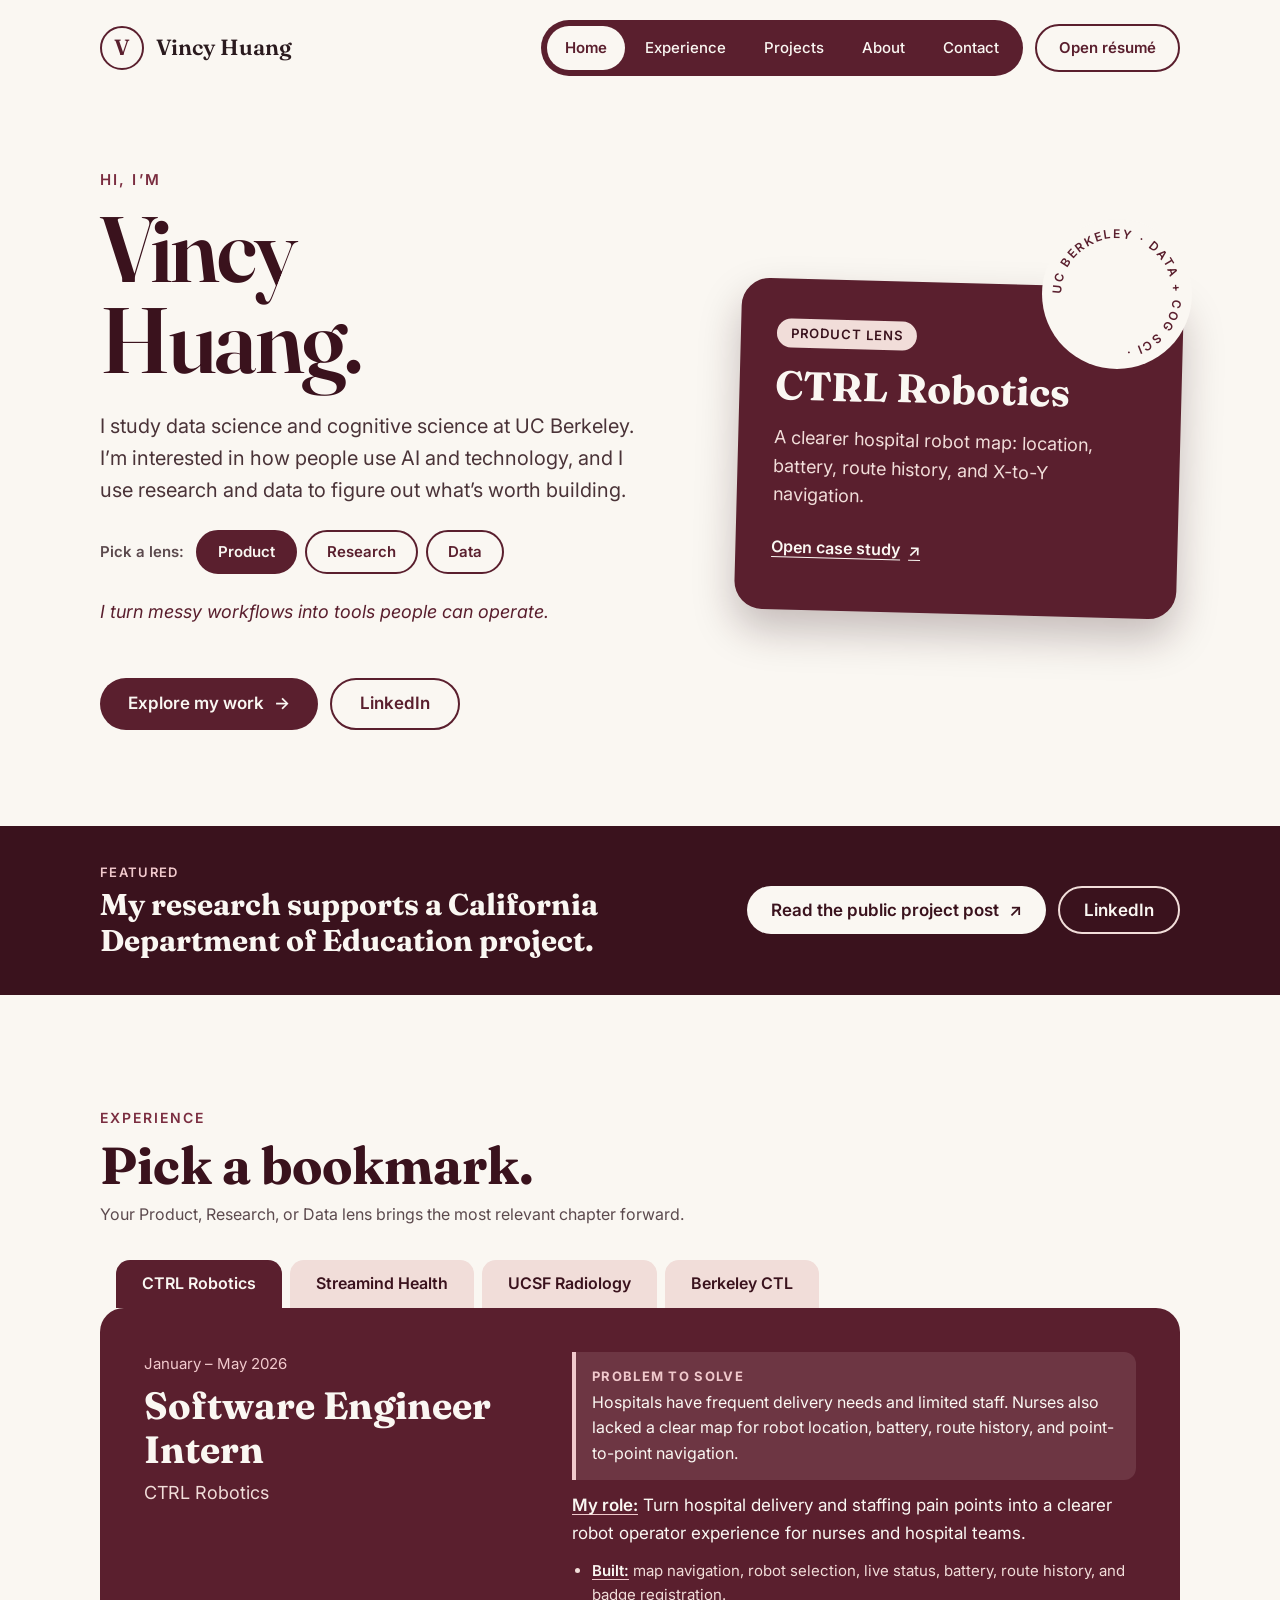
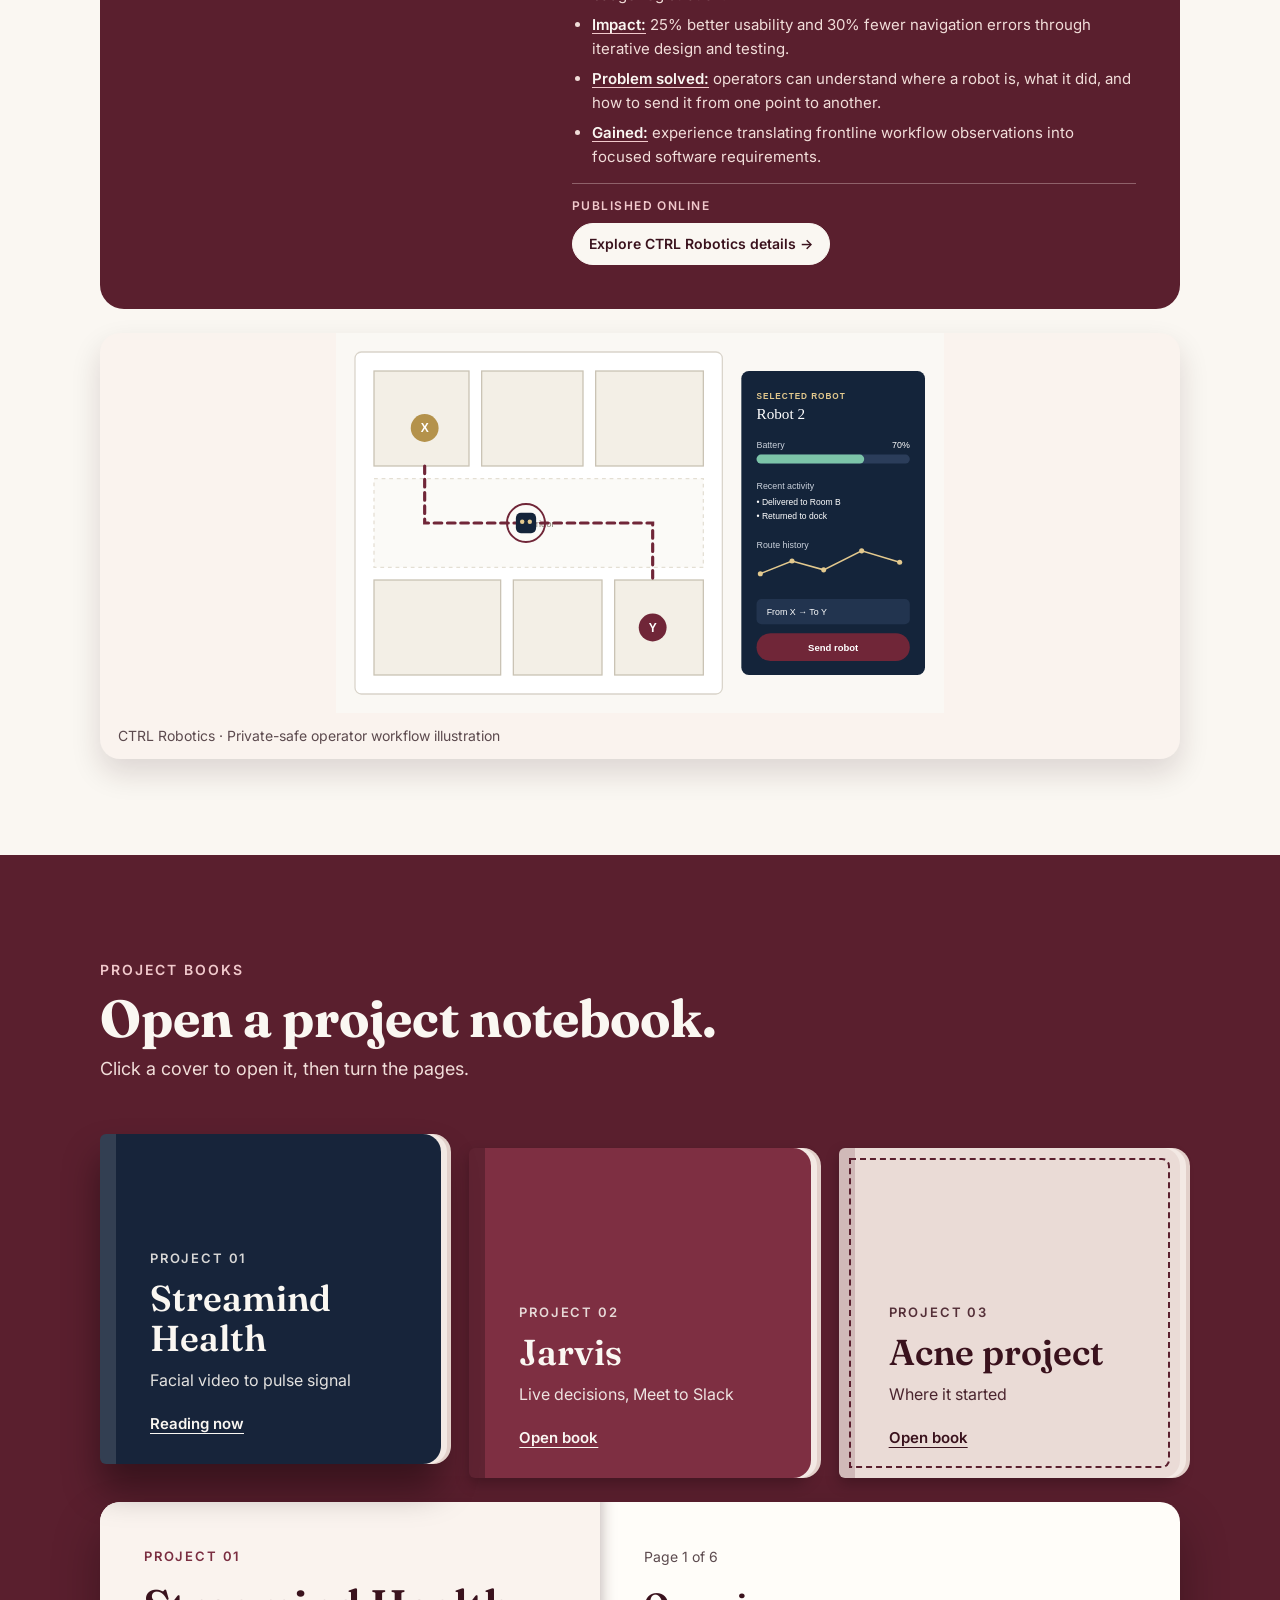
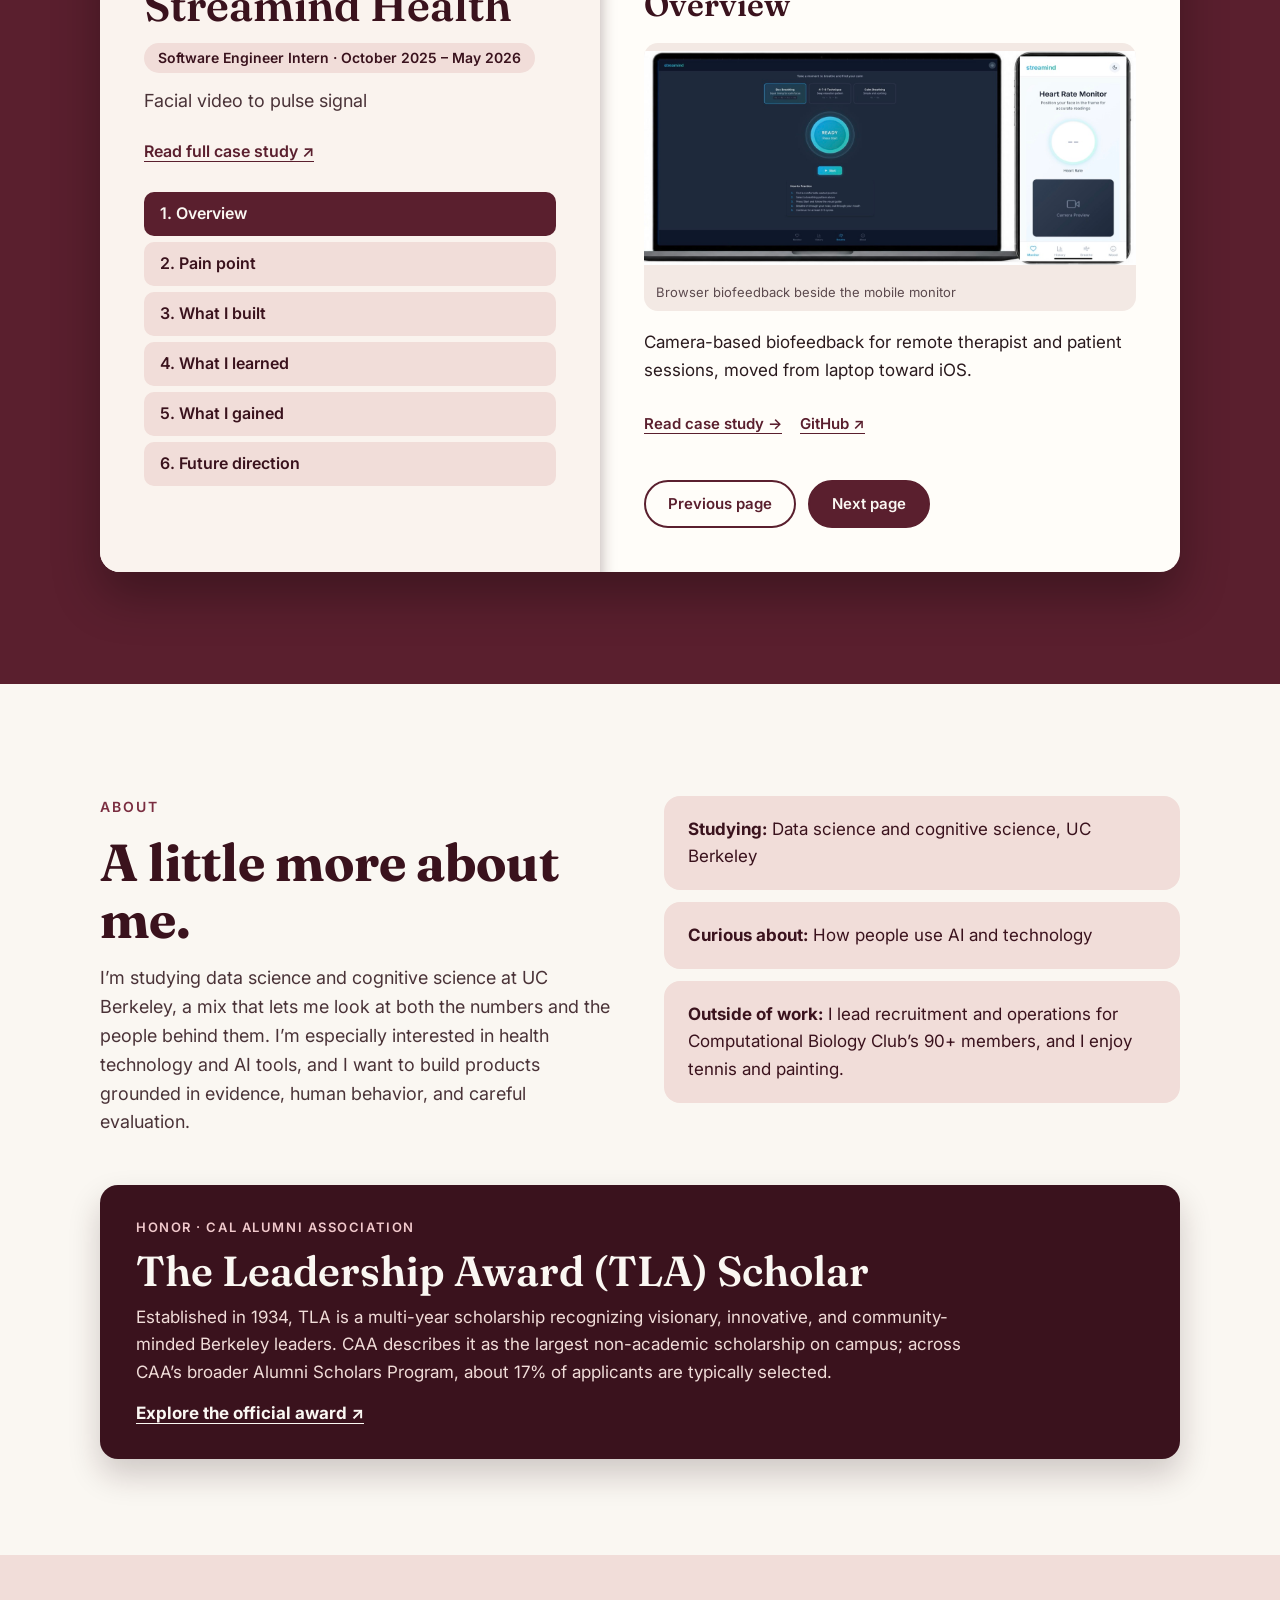
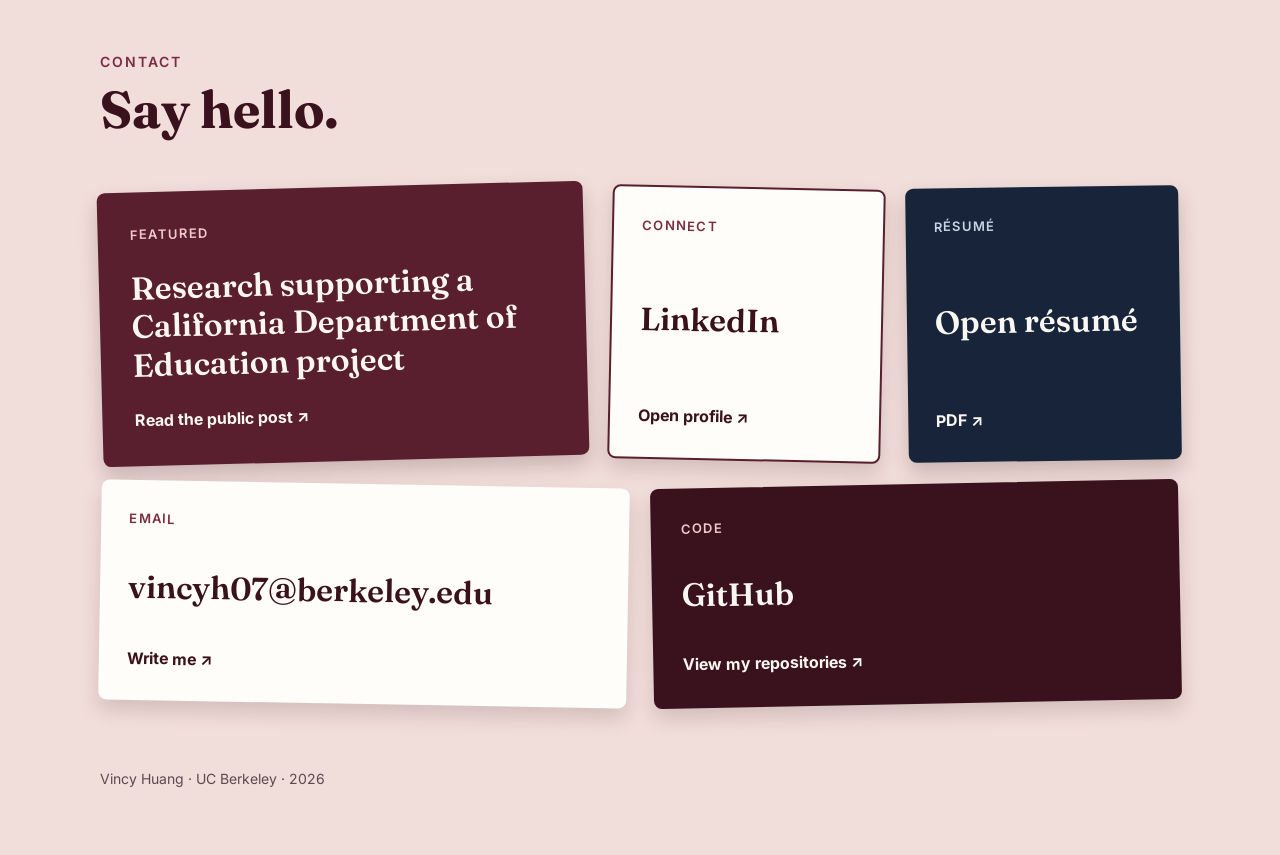
==== commit 443755e5: "Update portfolio content and organization" ====
--- a/index.html
+++ b/index.html
@@ -1,56 +1,495 @@
 <!doctype html>
 <html lang="en" class="no-js">
-<head>
-<meta charset="utf-8">
-<meta name="viewport" content="width=device-width, initial-scale=1">
-<title>Vincy Huang · UC Berkeley · Product, research and data</title>
-<meta name="description" content="Vincy Huang studies data science and cognitive science at UC Berkeley and uses research and data to figure out what is worth building.">
-<meta name="theme-color" content="#5A1F2E">
-<link rel="icon" href="assets/img/favicon.svg" type="image/svg+xml">
-<link rel="preconnect" href="https://fonts.googleapis.com">
-<link rel="preconnect" href="https://fonts.gstatic.com" crossorigin>
-<link rel="stylesheet" href="https://fonts.googleapis.com/css2?family=Fraunces:opsz,wght@9..144,400;9..144,600&amp;family=Inter:wght@400;500;600&amp;display=swap">
-<link rel="stylesheet" href="assets/css/reference.css">
-<script>(function(){var d=document.documentElement;d.className='js';var calm=window.matchMedia&&matchMedia('(prefers-reduced-motion: reduce)').matches;try{if(!sessionStorage.getItem('vh-visited')&&!location.hash&&!calm)d.className+=' intro-on';}catch(e){}})();</script>
-</head>
-<body>
-<div class="intro" id="intro" aria-label="Welcome"><p class="intro-greeting"><span>Hi,</span> <span>I’m<br> Vincy Huang.</span></p><button class="intro-skip" type="button">Skip intro</button></div>
-<a class="skip-link" href="#main">Skip to main content</a>
-<header class="site-header"><div class="header-inner">
-  <a class="brand" href="#home" data-nav aria-label="Vincy Huang, home"><span class="brand-mark" aria-hidden="true">V</span><span>Vincy Huang</span></a>
-  <button class="menu-button" type="button" aria-expanded="false" aria-controls="primary-nav"><span>Menu</span></button>
-  <div class="header-actions" id="primary-nav"><nav class="nav-pill" aria-label="Primary">
-    <a href="#home" data-nav data-section="home" aria-current="page">Home</a><a href="#experience" data-nav data-section="experience">Experience</a><a href="#projects" data-nav data-section="projects">Projects</a><a href="#about" data-nav data-section="about">About</a><a href="#contact" data-nav data-section="contact">Contact</a>
-  </nav><a class="resume-button" href="assets/docs/Vincy_Huang_Resume.pdf" target="_blank" rel="noopener">Open résumé</a></div>
-</div></header>
-<main id="main">
-<section class="hero section-spy" id="home" aria-labelledby="hero-title">
-  <div class="hero-copy"><div class="hero-heading"><p class="eyebrow">Hi, I’m</p><h1 id="hero-title">Vincy<br>Huang.</h1></div>
-    <p class="hero-bio">I study data science and cognitive science at UC Berkeley. I’m interested in how people use AI and technology, and I use research and data to figure out what’s worth building.</p>
-    <div class="lens-picker" role="group" aria-label="Pick a lens"><span>Pick a lens:</span><button type="button" data-lens="product" aria-pressed="true">Product</button><button type="button" data-lens="research" aria-pressed="false">Research</button><button type="button" data-lens="data" aria-pressed="false">Data</button></div>
-    <p class="lens-line" id="lens-line" aria-live="polite">I like designing tools people can actually operate.</p>
-    <div class="hero-buttons"><a class="button button-primary" href="#projects" data-nav>Explore my work <span aria-hidden="true">→</span></a><a class="button button-outline" href="https://www.linkedin.com/in/vincyhuang7" target="_blank" rel="noopener">LinkedIn</a></div>
-  </div>
-  <div class="hero-feature"><svg class="spin-badge" width="150" height="150" viewBox="0 0 150 150" aria-hidden="true"><defs><path id="ring" d="M75,75 m-56,0 a56,56 0 1,1 112,0 a56,56 0 1,1 -112,0"></path></defs><text><textPath href="#ring">UC BERKELEY · DATA + COG SCI · </textPath></text></svg>
-    <article class="feature-card lift-card"><span class="feature-chip" id="lens-chip">Product lens</span><h2 id="lens-work">CTRL Robotics</h2><p id="lens-sub">Select a robot, inspect battery and route history, then send it from X to Y.</p><a id="lens-link" href="projects/ctrl-robotics.html" data-nav>Open case study <span aria-hidden="true">↗</span></a></article>
-  </div>
-</section>
-<section class="featured-band" aria-label="Featured research"><div class="featured-inner"><div><p class="band-label">Featured</p><h2>My research supports a California Department of Education project.</h2></div><div class="band-actions"><a class="button button-cream" href="https://www.linkedin.com/posts/california-education-learning-lab_aiineducation-ailiteracy-criticalthinking-activity-7508981214205120512-ao9a" target="_blank" rel="noopener">Read the public project post <span aria-hidden="true">↗</span></a><a class="button button-cream-outline" href="https://www.linkedin.com/in/vincyhuang7" target="_blank" rel="noopener">LinkedIn</a></div></div></section>
-<section class="experience content-section section-spy" id="experience" aria-labelledby="experience-title">
-  <p class="eyebrow">Experience</p><h2 class="section-title" id="experience-title">Pick a bookmark.</h2><p class="section-subtitle">Each ribbon opens a different chapter.</p>
-  <div class="experience-tabs" role="tablist" aria-label="Experience"><button id="exp-tab-ctl" type="button" role="tab" aria-selected="true" aria-controls="experience-panel" data-exp="ctl">Berkeley CTL</button><button id="exp-tab-third" type="button" role="tab" aria-selected="false" aria-controls="experience-panel" data-exp="third" tabindex="-1">UCSF Radiology</button><button id="exp-tab-streamind" type="button" role="tab" aria-selected="false" aria-controls="experience-panel" data-exp="streamind" tabindex="-1">Streamind Health</button><button id="exp-tab-ctrl" type="button" role="tab" aria-selected="false" aria-controls="experience-panel" data-exp="ctrl" tabindex="-1">CTRL Robotics</button></div>
-  <article class="experience-panel" id="experience-panel" role="tabpanel" aria-labelledby="exp-tab-ctl" tabindex="0"><div class="experience-identity"><span id="exp-dates">October 2026 – present</span><h3 id="exp-role">Undergraduate Research Assistant</h3><p id="exp-org">UC Berkeley Center for Teaching &amp; Learning</p></div><div class="experience-detail"><div class="experience-problem"><strong>Problem to solve</strong><p id="exp-problem">Professors and students are making decisions about AI without clear evidence about when it improves learning, when it gets in the way, or how much use is appropriate. Separate course research also asks why students drop classes—including Korean and physics courses—and what instructors can change to support retention.</p></div><p id="exp-summary">I turn student and educator feedback about AI into evidence that can shape teaching priorities, including work aligned with the California Education Learning Lab and public LinkedIn updates.</p><ul id="exp-points"><li>Contribution: I helped frame research questions, led 6 focus groups, and analyzed a 250+ response Qualtrics survey across 5 departments.</li><li>Influence: I translated qualitative themes and quantitative patterns into 4 stakeholder memos used by 20+ educators and to inform the Center’s priorities.</li><li>Public project: I contributed to work highlighted by the California Education Learning Lab on LinkedIn and in Berkeley’s public research channels.</li><li>What I learned: useful research needs a traceable path from a person’s comment to a coded theme, supporting data, and a recommendation—without overstating work still in progress.</li></ul></div></article>
-  <figure class="experience-visual"><img id="exp-image" src="assets/img/illustrations/ctl-feedback-themes.svg" alt="Survey and focus-group feedback flowing into coded themes and recommendations for educators" width="900" height="520"><figcaption id="exp-caption">Berkeley CTL · Turning feedback into themes and evidence-based recommendations</figcaption></figure>
-</section>
-<section class="projects section-spy" id="projects" aria-labelledby="projects-title"><div class="projects-inner">
-  <p class="eyebrow eyebrow-light">Project books</p><h2 class="section-title" id="projects-title">Open a project notebook.</h2><p class="projects-subtitle">Click a cover to open it, then turn the pages.</p>
-  <div class="book-covers" role="group" aria-label="Choose a project book"><div class="book-wrap"><button class="book-cover book-streamind is-selected" type="button" data-book="streamind" aria-pressed="true"><span class="book-number">Project 01</span><span class="book-title">Streamind Health</span><span class="book-blurb">Facial video to pulse signal</span><span class="book-state">Reading now</span></button></div><div class="book-wrap"><button class="book-cover book-jarvis" type="button" data-book="jarvis" aria-pressed="false"><span class="book-number">Project 02</span><span class="book-title">Jarvis</span><span class="book-blurb">Live decisions, Meet to Slack</span><span class="book-state">Open book</span></button></div><div class="book-wrap"><button class="book-cover book-acne" type="button" data-book="acne" aria-pressed="false"><span class="book-number">Project 03</span><span class="book-title">Acne project</span><span class="book-blurb">Where it started</span><span class="book-state">Open book</span></button></div></div>
-  <article class="book-viewer"><div class="book-left-page"><span class="book-view-number" id="book-number">Project 01</span><h3 id="book-title">Streamind Health</h3><span class="book-tag" id="book-tag">Software Engineer Intern · October 2025 – May 2026</span><p id="book-blurb">Facial video to pulse signal</p><div class="chapter-list" id="chapter-list" role="group" aria-label="Chapters"></div></div><div class="book-right-page"><span class="page-label" id="page-label">Page 1 of 3</span><h4 id="page-heading">Overview</h4><figure class="book-page-media" id="page-media"><img id="page-image" src="assets/img/work/streamind-browser-and-mobile.jpg" alt="Streamind browser biofeedback experience beside its mobile heart-rate monitor" width="1400" height="609"><figcaption id="page-caption">Browser biofeedback beside the mobile heart-rate monitor</figcaption></figure><p id="page-copy">Streamind Health builds biofeedback for therapists and patients. I worked on extracting a pulse signal from facial video and moving the workflow from laptops toward iOS.</p><div class="page-links" id="page-links"></div><div class="page-actions"><button type="button" id="previous-page">Previous page</button><button type="button" id="next-page">Next page</button></div></div></article>
-</div></section>
-<section class="about content-section section-spy" id="about" aria-labelledby="about-title"><div class="about-copy"><p class="eyebrow">About</p><h2 class="section-title" id="about-title">A little more about me.</h2><p>I’m studying data science and cognitive science at UC Berkeley, a mix that lets me look at both the numbers and the people behind them. I’m especially interested in health technology and AI tools, and I want to build products grounded in evidence, human behavior, and careful evaluation.</p></div><div class="about-facts"><p><strong>Studying:</strong> Data science and cognitive science, UC Berkeley</p><p><strong>Curious about:</strong> How people use AI and technology</p><p><strong>Outside of work:</strong> I lead recruitment and operations for Computational Biology Club’s 90+ members, and I enjoy tennis and painting.</p></div><a class="award-card lift-card" href="https://alumni.berkeley.edu/get-involved/scholarships/the-leadership-award/" target="_blank" rel="noopener"><span>Honor · Cal Alumni Association</span><strong>The Leadership Award (TLA) Scholar</strong><p>Established in 1934, TLA is a multi-year scholarship recognizing visionary, innovative, and community-minded Berkeley leaders. CAA describes it as the largest non-academic scholarship on campus; across CAA’s broader Alumni Scholars Program, about 17% of applicants are typically selected.</p><b>Explore the official award ↗</b></a></section>
-<section class="contact section-spy" id="contact" aria-labelledby="contact-title"><div class="contact-inner"><p class="eyebrow">Contact</p><h2 class="section-title" id="contact-title">Say hello.</h2><div class="postcards"><a class="postcard postcard-featured lift-card" href="https://www.linkedin.com/posts/california-education-learning-lab_aiineducation-ailiteracy-criticalthinking-activity-7508981214205120512-ao9a" target="_blank" rel="noopener"><span>Featured</span><strong>Research supporting a California Department of Education project</strong><b>Read the public post ↗</b></a><a class="postcard postcard-linkedin lift-card" href="https://www.linkedin.com/in/vincyhuang7" target="_blank" rel="noopener"><span>Connect</span><strong>LinkedIn</strong><b>Open profile ↗</b></a><a class="postcard postcard-resume lift-card" href="assets/docs/Vincy_Huang_Resume.pdf" target="_blank" rel="noopener"><span>Résumé</span><strong>Open résumé</strong><b>PDF ↗</b></a><a class="postcard postcard-email lift-card" href="mailto:vincyh07@berkeley.edu"><span>Email</span><strong>vincyh07@berkeley.edu</strong><b>Write me ↗</b></a><a class="postcard postcard-github lift-card" href="https://github.com/vincyh07-dev" target="_blank" rel="noopener"><span>Code</span><strong>GitHub</strong><b>View my repositories ↗</b></a></div><p class="footer-line">Vincy Huang · UC Berkeley · 2026</p></div></section>
-</main>
-<div class="screen-transition" aria-hidden="true"><span>V</span></div>
-<script src="assets/js/reference.js"></script>
-</body>
+  <head>
+    <meta charset="utf-8" />
+    <meta name="viewport" content="width=device-width, initial-scale=1" />
+    <title>Vincy Huang · UC Berkeley · Product, research and data</title>
+    <meta
+      name="description"
+      content="Vincy Huang studies data science and cognitive science at UC Berkeley and uses research and data to figure out what is worth building."
+    />
+    <meta name="theme-color" content="#5A1F2E" />
+    <link rel="icon" href="assets/img/favicon.svg" type="image/svg+xml" />
+    <link rel="preconnect" href="https://fonts.googleapis.com" />
+    <link rel="preconnect" href="https://fonts.gstatic.com" crossorigin />
+    <link
+      rel="stylesheet"
+      href="https://fonts.googleapis.com/css2?family=Fraunces:opsz,wght@9..144,400;9..144,600&amp;family=Inter:wght@400;500;600&amp;display=swap"
+    />
+    <link rel="stylesheet" href="assets/css/reference.css" />
+    <script>
+      (function () {
+        var d = document.documentElement;
+        d.className = "js";
+        var calm =
+          window.matchMedia && matchMedia("(prefers-reduced-motion: reduce)").matches;
+        try {
+          if (!sessionStorage.getItem("vh-visited") && !location.hash && !calm)
+            d.className += " intro-on";
+        } catch (e) {}
+      })();
+    </script>
+  </head>
+  <body>
+    <div class="intro" id="intro" aria-label="Welcome">
+      <p class="intro-greeting">
+        <span>Hi,</span>
+        <span
+          >I’m<br />
+          Vincy Huang.</span
+        >
+      </p>
+      <button class="intro-skip" type="button">Skip intro</button>
+    </div>
+    <a class="skip-link" href="#main">Skip to main content</a>
+    <header class="site-header">
+      <div class="header-inner">
+        <a class="brand" href="#home" data-nav aria-label="Vincy Huang, home"
+          ><span class="brand-mark" aria-hidden="true">V</span><span>Vincy Huang</span></a
+        >
+        <button
+          class="menu-button"
+          type="button"
+          aria-expanded="false"
+          aria-controls="primary-nav"
+        >
+          <span>Menu</span>
+        </button>
+        <div class="header-actions" id="primary-nav">
+          <nav class="nav-pill" aria-label="Primary">
+            <a href="#home" data-nav data-section="home" aria-current="page">Home</a
+            ><a href="#experience" data-nav data-section="experience">Experience</a
+            ><a href="#projects" data-nav data-section="projects">Projects</a
+            ><a href="#about" data-nav data-section="about">About</a
+            ><a href="#contact" data-nav data-section="contact">Contact</a>
+          </nav>
+          <a
+            class="resume-button"
+            href="assets/docs/Vincy_Huang_Resume.pdf"
+            target="_blank"
+            rel="noopener"
+            >Open résumé</a
+          >
+        </div>
+      </div>
+    </header>
+    <main id="main">
+      <!-- HOME / HERO -->
+      <section class="hero section-spy" id="home" aria-labelledby="hero-title">
+        <div class="hero-copy">
+          <div class="hero-heading">
+            <p class="eyebrow">Hi, I’m</p>
+            <h1 id="hero-title">Vincy<br />Huang.</h1>
+          </div>
+          <p class="hero-bio">
+            I study data science and cognitive science at UC Berkeley. I’m interested in
+            how people use AI and technology, and I use research and data to figure out
+            what’s worth building.
+          </p>
+          <div class="lens-picker" role="group" aria-label="Pick a lens">
+            <span>Pick a lens:</span
+            ><button type="button" data-lens="product" aria-pressed="true">Product</button
+            ><button type="button" data-lens="research" aria-pressed="false">
+              Research</button
+            ><button type="button" data-lens="data" aria-pressed="false">Data</button>
+          </div>
+          <p class="lens-line" id="lens-line" aria-live="polite">
+            I turn messy workflows into tools people can operate.
+          </p>
+          <div class="hero-buttons">
+            <a class="button button-primary" href="#projects" data-nav
+              >Explore my work <span aria-hidden="true">→</span></a
+            ><a
+              class="button button-outline"
+              href="https://www.linkedin.com/in/vincyhuang7"
+              target="_blank"
+              rel="noopener"
+              >LinkedIn</a
+            >
+          </div>
+        </div>
+        <div class="hero-feature">
+          <svg
+            class="spin-badge"
+            width="150"
+            height="150"
+            viewBox="0 0 150 150"
+            aria-hidden="true"
+          >
+            <defs>
+              <path
+                id="ring"
+                d="M75,75 m-56,0 a56,56 0 1,1 112,0 a56,56 0 1,1 -112,0"
+              ></path>
+            </defs>
+            <text>
+              <textPath href="#ring">UC BERKELEY · DATA + COG SCI ·</textPath>
+            </text>
+          </svg>
+          <article class="feature-card lift-card">
+            <span class="feature-chip" id="lens-chip">Product lens</span>
+            <h2 id="lens-work">CTRL Robotics</h2>
+            <p id="lens-sub">
+              A clearer hospital robot map: location, battery, route history, and X-to-Y
+              navigation.
+            </p>
+            <a id="lens-link" href="projects/ctrl-robotics.html" data-nav
+              >Open case study <span aria-hidden="true">↗</span></a
+            >
+          </article>
+        </div>
+      </section>
+      <!-- FEATURED RESEARCH -->
+      <section class="featured-band" aria-label="Featured research">
+        <div class="featured-inner">
+          <div>
+            <p class="band-label">Featured</p>
+            <h2>My research supports a California Department of Education project.</h2>
+          </div>
+          <div class="band-actions">
+            <a
+              class="button button-cream"
+              href="https://www.linkedin.com/posts/california-education-learning-lab_aiineducation-ailiteracy-criticalthinking-activity-7508981214205120512-ao9a"
+              target="_blank"
+              rel="noopener"
+              >Read the public project post <span aria-hidden="true">↗</span></a
+            ><a
+              class="button button-cream-outline"
+              href="https://www.linkedin.com/in/vincyhuang7"
+              target="_blank"
+              rel="noopener"
+              >LinkedIn</a
+            >
+          </div>
+        </div>
+      </section>
+      <!-- EXPERIENCE -->
+      <section
+        class="experience content-section section-spy"
+        id="experience"
+        aria-labelledby="experience-title"
+      >
+        <p class="eyebrow">Experience</p>
+        <h2 class="section-title" id="experience-title">Pick a bookmark.</h2>
+        <p class="section-subtitle">
+          Your Product, Research, or Data lens brings the most relevant chapter forward.
+        </p>
+        <div class="experience-tabs" role="tablist" aria-label="Experience">
+          <button
+            id="exp-tab-ctl"
+            type="button"
+            role="tab"
+            aria-selected="true"
+            aria-controls="experience-panel"
+            data-exp="ctl"
+          >
+            Berkeley CTL</button
+          ><button
+            id="exp-tab-third"
+            type="button"
+            role="tab"
+            aria-selected="false"
+            aria-controls="experience-panel"
+            data-exp="third"
+            tabindex="-1"
+          >
+            UCSF Radiology</button
+          ><button
+            id="exp-tab-streamind"
+            type="button"
+            role="tab"
+            aria-selected="false"
+            aria-controls="experience-panel"
+            data-exp="streamind"
+            tabindex="-1"
+          >
+            Streamind Health</button
+          ><button
+            id="exp-tab-ctrl"
+            type="button"
+            role="tab"
+            aria-selected="false"
+            aria-controls="experience-panel"
+            data-exp="ctrl"
+            tabindex="-1"
+          >
+            CTRL Robotics
+          </button>
+        </div>
+        <article
+          class="experience-panel"
+          id="experience-panel"
+          role="tabpanel"
+          aria-labelledby="exp-tab-ctl"
+          tabindex="0"
+        >
+          <div class="experience-identity">
+            <span id="exp-dates">July 2026 – present</span>
+            <h3 id="exp-role">Undergraduate Research Assistant</h3>
+            <p id="exp-org">UC Berkeley Center for Teaching &amp; Learning</p>
+          </div>
+          <div class="experience-detail">
+            <div class="experience-problem">
+              <strong>Problem to solve</strong>
+              <p id="exp-problem">
+                Professors need evidence—not hype—to decide when AI supports learning.
+                Course teams also need to understand motivation, format and schedule
+                preferences, retention, and dropout.
+              </p>
+            </div>
+            <p id="exp-summary">
+              <strong class="experience-key">My role:</strong> Combine focus groups,
+              surveys, quantitative analysis, and qualitative coding to create findings
+              educators can act on.
+            </p>
+            <ul id="exp-points">
+              <li>
+                <strong>Research:</strong> 6 focus groups and 250+ survey responses across
+                5 departments.
+              </li>
+              <li>
+                <strong>Analysis:</strong> Clean and filter data, code themes, build
+                visualizations, and compare patterns.
+              </li>
+              <li>
+                <strong>Influence:</strong> Translate evidence into 4 stakeholder memos
+                supporting 20+ educators.
+              </li>
+              <li>
+                <strong>Gained:</strong> Stronger mixed-methods research judgment and
+                stakeholder communication.
+              </li>
+            </ul>
+            <div class="experience-published">
+              <span>Published online</span>
+              <div class="experience-links" id="exp-links">
+                <a href="projects/ctl-llm-research.html"
+                  >Explore Berkeley CTL research details →</a
+                ><a
+                  href="https://www.linkedin.com/posts/california-education-learning-lab_aiineducation-ailiteracy-criticalthinking-activity-7508981214205120512-ao9a"
+                  target="_blank"
+                  rel="noopener"
+                  >California Department of Education project ↗</a
+                ><a
+                  href="https://calearninglab.org/project/creating-a-framework-for-valued-learning-outcomes-in-2030/"
+                  target="_blank"
+                  rel="noopener"
+                  >Learning Lab project page ↗</a
+                ><a
+                  href="https://teaching.berkeley.edu/programs/presidential-chair-fellows-grant-program/pcf-fellows"
+                  target="_blank"
+                  rel="noopener"
+                  >Physics 111B public description ↗</a
+                ><a
+                  href="https://teaching.berkeley.edu/research/creating-framework-valued-learning-outcomes-2030"
+                  target="_blank"
+                  rel="noopener"
+                  >Learning Outcomes 2030 ↗</a
+                >
+              </div>
+            </div>
+          </div>
+        </article>
+        <figure class="experience-visual">
+          <img
+            id="exp-image"
+            src="assets/img/illustrations/ctl-feedback-themes.svg"
+            alt="Survey and focus-group feedback flowing into coded themes and recommendations for educators"
+            width="900"
+            height="520"
+          />
+          <figcaption id="exp-caption">
+            Berkeley CTL · Turning feedback into themes and evidence-based recommendations
+          </figcaption>
+        </figure>
+      </section>
+      <!-- PROJECT BOOKS -->
+      <section
+        class="projects section-spy"
+        id="projects"
+        aria-labelledby="projects-title"
+      >
+        <div class="projects-inner">
+          <p class="eyebrow eyebrow-light">Project books</p>
+          <h2 class="section-title" id="projects-title">Open a project notebook.</h2>
+          <p class="projects-subtitle">Click a cover to open it, then turn the pages.</p>
+          <div class="book-covers" role="group" aria-label="Choose a project book">
+            <div class="book-wrap">
+              <button
+                class="book-cover book-streamind is-selected"
+                type="button"
+                data-book="streamind"
+                aria-pressed="true"
+              >
+                <span class="book-number">Project 01</span
+                ><span class="book-title">Streamind Health</span
+                ><span class="book-blurb">Facial video to pulse signal</span
+                ><span class="book-state">Reading now</span>
+              </button>
+            </div>
+            <div class="book-wrap">
+              <button
+                class="book-cover book-jarvis"
+                type="button"
+                data-book="jarvis"
+                aria-pressed="false"
+              >
+                <span class="book-number">Project 02</span
+                ><span class="book-title">Jarvis</span
+                ><span class="book-blurb">Live decisions, Meet to Slack</span
+                ><span class="book-state">Open book</span>
+              </button>
+            </div>
+            <div class="book-wrap">
+              <button
+                class="book-cover book-acne"
+                type="button"
+                data-book="acne"
+                aria-pressed="false"
+              >
+                <span class="book-number">Project 03</span
+                ><span class="book-title">Acne project</span
+                ><span class="book-blurb">Where it started</span
+                ><span class="book-state">Open book</span>
+              </button>
+            </div>
+          </div>
+          <article class="book-viewer">
+            <div class="book-left-page">
+              <span class="book-view-number" id="book-number">Project 01</span>
+              <h3 id="book-title">Streamind Health</h3>
+              <span class="book-tag" id="book-tag"
+                >Software Engineer Intern · October 2025 – May 2026</span
+              >
+              <p id="book-blurb">Facial video to pulse signal</p>
+              <a
+                class="book-case-link"
+                id="book-case-link"
+                href="projects/streamind-health.html"
+                >Read full case study ↗</a
+              >
+              <div
+                class="chapter-list"
+                id="chapter-list"
+                role="group"
+                aria-label="Chapters"
+              ></div>
+            </div>
+            <div class="book-right-page">
+              <span class="page-label" id="page-label">Page 1 of 5</span>
+              <h4 id="page-heading">Overview</h4>
+              <figure class="book-page-media" id="page-media">
+                <img
+                  id="page-image"
+                  src="assets/img/work/streamind-browser-and-mobile.jpg"
+                  alt="Streamind browser biofeedback experience beside its mobile heart-rate monitor"
+                  width="1400"
+                  height="609"
+                />
+                <figcaption id="page-caption">
+                  Browser biofeedback beside the mobile heart-rate monitor
+                </figcaption>
+              </figure>
+              <p id="page-copy">
+                Camera-based biofeedback for remote therapist and patient sessions, moved
+                from laptop toward iOS.
+              </p>
+              <div class="page-links" id="page-links"></div>
+              <div class="page-actions">
+                <button type="button" id="previous-page">Previous page</button
+                ><button type="button" id="next-page">Next page</button>
+              </div>
+            </div>
+          </article>
+        </div>
+      </section>
+      <!-- ABOUT -->
+      <section
+        class="about content-section section-spy"
+        id="about"
+        aria-labelledby="about-title"
+      >
+        <div class="about-copy">
+          <p class="eyebrow">About</p>
+          <h2 class="section-title" id="about-title">A little more about me.</h2>
+          <p>
+            I’m studying data science and cognitive science at UC Berkeley, a mix that
+            lets me look at both the numbers and the people behind them. I’m especially
+            interested in health technology and AI tools, and I want to build products
+            grounded in evidence, human behavior, and careful evaluation.
+          </p>
+        </div>
+        <div class="about-facts">
+          <p>
+            <strong>Studying:</strong> Data science and cognitive science, UC Berkeley
+          </p>
+          <p><strong>Curious about:</strong> How people use AI and technology</p>
+          <p>
+            <strong>Outside of work:</strong> I lead recruitment and operations for
+            Computational Biology Club’s 90+ members, and I enjoy tennis and painting.
+          </p>
+        </div>
+        <a
+          class="award-card lift-card"
+          href="https://alumni.berkeley.edu/get-involved/scholarships/the-leadership-award/"
+          target="_blank"
+          rel="noopener"
+          ><span>Honor · Cal Alumni Association</span
+          ><strong>The Leadership Award (TLA) Scholar</strong>
+          <p>
+            Established in 1934, TLA is a multi-year scholarship recognizing visionary,
+            innovative, and community-minded Berkeley leaders. CAA describes it as the
+            largest non-academic scholarship on campus; across CAA’s broader Alumni
+            Scholars Program, about 17% of applicants are typically selected.
+          </p>
+          <b>Explore the official award ↗</b></a
+        >
+      </section>
+      <!-- CONTACT -->
+      <section class="contact section-spy" id="contact" aria-labelledby="contact-title">
+        <div class="contact-inner">
+          <p class="eyebrow">Contact</p>
+          <h2 class="section-title" id="contact-title">Say hello.</h2>
+          <div class="postcards">
+            <a
+              class="postcard postcard-featured lift-card"
+              href="https://www.linkedin.com/posts/california-education-learning-lab_aiineducation-ailiteracy-criticalthinking-activity-7508981214205120512-ao9a"
+              target="_blank"
+              rel="noopener"
+              ><span>Featured</span
+              ><strong
+                >Research supporting a California Department of Education project</strong
+              ><b>Read the public post ↗</b></a
+            ><a
+              class="postcard postcard-linkedin lift-card"
+              href="https://www.linkedin.com/in/vincyhuang7"
+              target="_blank"
+              rel="noopener"
+              ><span>Connect</span><strong>LinkedIn</strong><b>Open profile ↗</b></a
+            ><a
+              class="postcard postcard-resume lift-card"
+              href="assets/docs/Vincy_Huang_Resume.pdf"
+              target="_blank"
+              rel="noopener"
+              ><span>Résumé</span><strong>Open résumé</strong><b>PDF ↗</b></a
+            ><a
+              class="postcard postcard-email lift-card"
+              href="mailto:vincyh07@berkeley.edu"
+              ><span>Email</span><strong>vincyh07@berkeley.edu</strong
+              ><b>Write me ↗</b></a
+            ><a
+              class="postcard postcard-github lift-card"
+              href="https://github.com/vincyh07-dev"
+              target="_blank"
+              rel="noopener"
+              ><span>Code</span><strong>GitHub</strong><b>View my repositories ↗</b></a
+            >
+          </div>
+          <p class="footer-line">Vincy Huang · UC Berkeley · 2026</p>
+        </div>
+      </section>
+    </main>
+    <div class="screen-transition" aria-hidden="true"><span>V</span></div>
+    <script src="assets/js/reference.js"></script>
+  </body>
 </html>
--- a/assets/css/reference.css
+++ b/assets/css/reference.css
@@ -1,17 +1,1274 @@
-:root{--page:#FAF7F2;--ink:#2A1A1E;--secondary:#4A3338;--muted:#5C4A4E;--maroon:#5A1F2E;--deep:#3A121D;--mid:#7A2D40;--blush:#F1DDD9;--pink:#F1C9CC;--cream:#FFFDF9;--navy:#17243A;--page-left:#FAF3EE;--focus:#C98A8F}
-*{box-sizing:border-box}html{scroll-behavior:smooth;background:var(--page)}body{margin:0;background:var(--page);color:var(--ink);font-family:Inter,system-ui,sans-serif;font-size:17px;line-height:1.6}body.menu-open{overflow:hidden}a{color:var(--maroon)}button,a{font:inherit}button:focus-visible,a:focus-visible{outline:3px solid var(--focus);outline-offset:3px}button{cursor:pointer}.skip-link{position:fixed;top:8px;left:8px;z-index:1000;padding:10px 16px;background:var(--cream);transform:translateY(-150%)}.skip-link:focus{transform:none}
-.site-header{position:sticky;top:0;z-index:50;background:rgba(250,247,242,.96);transition:box-shadow .2s ease}.site-header.scrolled{box-shadow:0 1px 0 rgba(58,18,29,.12)}.header-inner{max-width:1160px;margin:0 auto;padding:20px 40px;display:flex;align-items:center;justify-content:space-between;gap:16px}.brand{display:inline-flex;align-items:center;gap:12px;color:var(--ink);text-decoration:none;font-family:Fraunces,Georgia,serif;font-size:22px;font-weight:600;white-space:nowrap}.brand-mark{width:44px;height:44px;border:2px solid var(--maroon);border-radius:50%;display:inline-flex;align-items:center;justify-content:center;color:var(--maroon)}.header-actions{display:flex;align-items:center;gap:12px}.nav-pill{display:flex;align-items:center;gap:2px;padding:6px;background:var(--maroon);border-radius:999px}.nav-pill a{min-height:44px;padding:0 18px;border-radius:999px;display:inline-flex;align-items:center;color:var(--page);text-decoration:none;font-size:15px;font-weight:500}.nav-pill a[aria-current]{background:var(--page);color:var(--maroon);font-weight:600}.resume-button{min-height:48px;padding:0 22px;border:2px solid var(--maroon);border-radius:999px;display:inline-flex;align-items:center;color:var(--maroon);text-decoration:none;font-size:15px;font-weight:600;white-space:nowrap}.menu-button{display:none;min-height:44px;padding:0 18px;border:2px solid var(--maroon);border-radius:999px;background:transparent;color:var(--maroon);font-weight:600}
-.hero{max-width:1160px;margin:0 auto;padding:72px 40px 96px;display:flex;flex-wrap:wrap;align-items:center;gap:56px;scroll-margin-top:84px}.hero-copy{flex:1 1 480px;min-width:0;display:flex;flex-direction:column;gap:24px}.hero-heading{display:flex;flex-direction:column;gap:12px}.eyebrow{margin:0;font-size:14px;font-weight:600;letter-spacing:.14em;text-transform:uppercase;color:var(--mid)}.hero-heading .eyebrow{font-size:15px}.hero h1{margin:0;font-family:Fraunces,Georgia,serif;font-weight:600;font-size:clamp(68px,7.25vw,104px);line-height:.98;letter-spacing:-.03em;color:var(--deep)}.hero-bio{margin:0;max-width:540px;font-size:20px;color:var(--secondary)}.lens-picker{display:flex;flex-wrap:wrap;align-items:center;gap:8px}.lens-picker>span{padding-right:4px;font-size:15px;font-weight:600;color:var(--muted)}.lens-picker button{min-height:44px;padding:0 20px;border:2px solid var(--maroon);border-radius:999px;background:transparent;color:var(--maroon);font-size:15px;font-weight:600;transition:background .2s ease,color .2s ease}.lens-picker button[aria-pressed="true"]{background:var(--maroon);color:var(--page)}.lens-line{margin:0;max-width:540px;min-height:56px;font-size:18px;font-style:italic;color:var(--maroon)}.hero-buttons,.band-actions{display:flex;flex-wrap:wrap;gap:12px}.button{min-height:48px;padding:0 24px;border-radius:999px;display:inline-flex;align-items:center;justify-content:center;gap:10px;text-decoration:none;font-weight:600}.hero-buttons .button{min-height:52px;padding:0 28px}.button-primary{background:var(--maroon);color:var(--page)}.button-outline{border:2px solid var(--maroon);color:var(--maroon)}
-.hero-feature{position:relative;flex:1 1 340px;max-width:460px}.spin-badge{position:absolute;top:-64px;right:-12px;z-index:1;background:var(--page);border-radius:50%;animation:spin 26s linear infinite}.spin-badge text{font:600 12px Inter,sans-serif;letter-spacing:2px;fill:var(--maroon)}@keyframes spin{to{transform:rotate(360deg)}}.feature-card{min-height:308px;padding:40px 36px;border-radius:28px;background:var(--maroon);color:var(--page);display:flex;flex-direction:column;gap:16px;transform:rotate(1.5deg);box-shadow:0 20px 40px rgba(42,14,22,.25)}.lift-card{transition:transform .25s ease,box-shadow .25s ease}.lift-card:hover{transform:translateY(-6px) rotate(0)!important;box-shadow:0 18px 30px rgba(42,14,22,.28)!important}.feature-chip{align-self:flex-start;padding:4px 14px;border-radius:999px;background:var(--blush);color:var(--deep);font-size:13px;font-weight:600;letter-spacing:.08em;text-transform:uppercase}.feature-card h2{margin:0;font-family:Fraunces,Georgia,serif;font-size:40px;line-height:1.1}.feature-card p{margin:0;font-size:18px;color:var(--blush)}.feature-card a{min-height:44px;display:inline-flex;align-items:center;gap:8px;color:var(--page);font-size:16px;font-weight:600;text-underline-offset:4px}
-.featured-band{background:var(--deep);color:var(--page)}.featured-inner{max-width:1160px;margin:0 auto;padding:36px 40px;display:flex;flex-wrap:wrap;align-items:center;justify-content:space-between;gap:20px}.featured-inner>div:first-child{flex:1 1 420px}.band-label{margin:0 0 4px;font-size:13px;font-weight:600;letter-spacing:.1em;text-transform:uppercase;color:var(--pink)}.featured-inner h2{margin:0;font-family:Fraunces,Georgia,serif;font-size:30px;line-height:1.2}.button-cream{background:var(--page);color:var(--deep)}.button-cream-outline{border:2px solid var(--blush);color:var(--page)}
-.content-section{max-width:1160px;margin:0 auto;padding:112px 40px 96px;scroll-margin-top:84px}.section-title{margin:8px 0;font-family:Fraunces,Georgia,serif;font-size:clamp(42px,5vw,52px);line-height:1.1;color:var(--deep)}.section-subtitle{margin:0 0 32px;color:var(--muted);font-size:16px}.experience-tabs{display:flex;flex-wrap:wrap;gap:8px;padding-left:16px}.experience-tabs button{min-height:48px;padding:0 26px;border:0;border-radius:14px 14px 0 0;background:var(--blush);color:var(--deep);font-size:16px;font-weight:600}.experience-tabs button[aria-selected="true"]{background:var(--maroon);color:var(--page)}.experience-panel{padding:44px;border-radius:24px;background:var(--maroon);color:var(--page);display:flex;flex-wrap:wrap;gap:32px 56px}.experience-identity{flex:1 1 280px;display:flex;flex-direction:column;gap:8px}.experience-identity>span{font-size:15px;color:var(--pink)}.experience-identity h3{margin:0;font-family:Fraunces,Georgia,serif;font-size:38px;line-height:1.15}.experience-identity p{margin:0;font-size:18px;color:var(--blush)}.experience-detail{flex:2 1 380px;display:flex;flex-direction:column;gap:14px}.experience-detail p{margin:0;font-size:19px}.experience-problem{padding:16px 18px;border-left:4px solid var(--pink);border-radius:0 12px 12px 0;background:rgba(241,221,217,.12)}.experience-problem strong{display:block;margin-bottom:4px;color:var(--pink);font-size:13px;letter-spacing:.1em;text-transform:uppercase}.experience-problem p{font-size:17px}.experience-detail ul{margin:0;padding-left:20px;color:var(--blush);font-size:16px;display:flex;flex-direction:column;gap:8px}
-.experience-visual{margin:24px 0 0;overflow:hidden;border-radius:20px;background:var(--page-left);box-shadow:0 14px 30px rgba(42,14,22,.14)}.experience-visual img{display:block;width:100%;height:380px;object-fit:contain}.experience-visual figcaption{padding:12px 18px;color:var(--muted);font-size:14px}
-.projects{background:var(--maroon);color:var(--page);scroll-margin-top:84px}.projects-inner{max-width:1160px;margin:0 auto;padding:104px 40px 112px}.eyebrow-light{color:var(--pink)}.projects .section-title{color:var(--page)}.projects-subtitle{margin:0 0 48px;max-width:560px;font-size:18px;color:var(--blush)}.book-covers{display:flex;flex-wrap:wrap;gap:28px;padding-bottom:24px}.book-wrap{flex:1 1 260px;min-width:0;padding-top:16px}.book-cover{width:100%;min-height:330px;padding:28px 28px 28px 34px;border-top:0;border-right:0;border-bottom:0;border-radius:6px 18px 18px 6px;display:flex;flex-direction:column;justify-content:flex-end;align-items:flex-start;gap:10px;text-align:left;color:var(--page);transition:transform .3s ease,box-shadow .3s ease;box-shadow:6px 0 #F3E9E4,10px 0 #E2D0CA,0 6px 14px rgba(0,0,0,.25)}.book-cover.is-selected{transform:translateY(-14px);box-shadow:6px 0 #F3E9E4,10px 0 #E2D0CA,0 24px 36px rgba(0,0,0,.4)}.book-streamind{background:var(--navy);border-left:16px solid rgba(255,255,255,.12)}.book-jarvis{background:#7E2F42;border-left:16px solid rgba(0,0,0,.25)}.book-acne{background:#EADBD6;color:var(--deep);border-left:16px solid rgba(90,31,46,.18);outline:2px dashed var(--maroon);outline-offset:-12px}.book-number{font-size:13px;font-weight:600;letter-spacing:.14em;text-transform:uppercase;opacity:.85}.book-title{font:600 36px/1.1 Fraunces,Georgia,serif}.book-blurb{font-size:16px;opacity:.9}.book-state{margin-top:8px;font-size:15px;font-weight:600;text-decoration:underline;text-underline-offset:4px}
-.book-viewer{display:flex;flex-wrap:wrap;overflow:hidden;border-radius:20px;background:var(--cream);color:var(--ink);box-shadow:0 24px 48px rgba(0,0,0,.3)}.book-left-page,.book-right-page{min-width:0;padding:44px;display:flex;flex-direction:column;gap:14px}.book-left-page{flex:1 1 340px;background:var(--page-left)}.book-right-page{flex:1 1 420px;gap:18px;box-shadow:inset 16px 0 16px -16px rgba(42,14,22,.35)}.book-view-number{font-size:13px;font-weight:600;letter-spacing:.14em;text-transform:uppercase;color:var(--mid)}.book-left-page h3{margin:0;font:600 44px/1.1 Fraunces,Georgia,serif;color:var(--deep)}.book-tag{align-self:flex-start;padding:4px 14px;border-radius:999px;background:var(--blush);color:var(--deep);font-size:14px;font-weight:600}.book-left-page>p{margin:0;font-size:18px;color:var(--secondary)}.chapter-list{display:flex;flex-direction:column;gap:6px;margin-top:12px}.chapter-list button{min-height:44px;padding:0 16px;border:0;border-radius:10px;background:var(--blush);color:var(--deep);text-align:left;font-size:16px;font-weight:600}.chapter-list button[aria-pressed="true"]{background:var(--maroon);color:var(--page)}.page-label{font-size:14px;color:var(--muted)}.book-right-page h4{margin:0;font:600 32px/1.2 Fraunces,Georgia,serif;color:var(--deep)}.book-page-media{margin:0;overflow:hidden;border-radius:14px;background:#F3E9E4}.book-page-media img{display:block;width:100%;height:230px;object-fit:contain}.book-page-media figcaption{padding:9px 12px;color:var(--muted);font-size:13px}.book-right-page>p{margin:0;font-size:18px;line-height:1.7}.page-links{display:flex;flex-wrap:wrap;gap:8px 18px}.page-link{min-height:44px;display:inline-flex;align-items:center;font-size:16px;font-weight:600;text-underline-offset:4px}.page-actions{margin-top:auto;padding-top:16px;display:flex;gap:12px}.page-actions button{min-height:48px;padding:0 22px;border:2px solid var(--maroon);border-radius:999px;background:transparent;color:var(--maroon);font-size:15px;font-weight:600}.page-actions button:last-child{background:var(--maroon);color:var(--page)}
-.about{display:flex;flex-wrap:wrap;gap:48px}.about-copy,.about-facts{flex:1 1 380px;min-width:0}.about-copy{display:flex;flex-direction:column;gap:16px}.about-copy .section-title,.about-copy p{margin:0}.about-copy>p:last-child{font-size:18px;color:var(--secondary)}.about-facts{display:flex;flex-direction:column;gap:12px}.about-facts p{margin:0;padding:20px 24px;border-radius:16px;background:var(--blush);color:var(--deep);font-size:17px}.award-card{flex:1 1 100%;min-height:230px;padding:32px 36px;border-radius:18px;background:var(--deep);color:var(--page);display:flex;flex-direction:column;justify-content:center;align-items:flex-start;gap:10px;text-decoration:none;box-shadow:0 16px 32px rgba(42,14,22,.2)}.award-card>span{color:var(--pink);font-size:13px;font-weight:600;letter-spacing:.12em;text-transform:uppercase}.award-card>strong{font:600 clamp(30px,4vw,42px)/1.1 Fraunces,Georgia,serif}.award-card>p{max-width:850px;margin:0;color:var(--blush);font-size:17px}.award-card>b{margin-top:4px;text-decoration:underline;text-underline-offset:4px}
-.contact{background:var(--blush);scroll-margin-top:84px}.contact-inner{max-width:1160px;margin:0 auto;padding:96px 40px 64px}.contact .section-title{margin-bottom:48px}.postcards{display:flex;flex-wrap:wrap;gap:24px;align-items:stretch}.postcard{min-height:220px;padding:28px;border-radius:8px;display:flex;flex-direction:column;justify-content:space-between;gap:24px;text-decoration:none;box-shadow:0 10px 20px rgba(42,14,22,.15)}.postcard>span{font-size:13px;font-weight:600;letter-spacing:.1em;text-transform:uppercase;color:var(--mid)}.postcard>strong{font:600 32px/1.2 Fraunces,Georgia,serif}.postcard>b{font-size:16px}.postcard-featured{flex:2 1 380px;padding:32px;background:var(--maroon);color:var(--page);transform:rotate(-1.5deg);box-shadow:0 10px 20px rgba(42,14,22,.2)}.postcard-featured>span{color:var(--pink)}.postcard-linkedin{flex:1 1 220px;border:2px solid var(--maroon);background:var(--cream);color:var(--deep);transform:rotate(1.2deg)}.postcard-resume{flex:1 1 220px;background:var(--navy);color:var(--page);transform:rotate(-.8deg);box-shadow:0 10px 20px rgba(42,14,22,.2)}.postcard-resume>span{color:#C9D3E6}.postcard-email{flex:1 1 220px;background:var(--cream);color:var(--deep);transform:rotate(1deg)}.postcard-github{flex:1 1 220px;border:2px solid var(--deep);background:var(--deep);color:var(--page);transform:rotate(-1.1deg)}.postcard-github>span{color:var(--pink)}.footer-line{margin:64px 0 0;font-size:14px;color:var(--muted)}
-.intro{position:fixed;inset:0;z-index:1000;background:var(--maroon);color:var(--page);display:none;align-items:center;justify-content:center;overflow:hidden}.intro-on .intro{display:flex}.intro-greeting{margin:0;font:600 clamp(64px,10vw,144px)/.86 Fraunces,Georgia,serif;letter-spacing:-.04em;display:flex;gap:.22em;align-items:flex-start;animation:introIn .65s ease-out both}.intro-skip{position:absolute;right:24px;bottom:24px;min-height:44px;padding:0 18px;border:1px solid rgba(250,247,242,.7);border-radius:999px;background:transparent;color:var(--page)}.intro.leaving{animation:introOut .62s cubic-bezier(.65,0,.35,1) forwards}@keyframes introIn{from{opacity:0;transform:translateY(28px)}to{opacity:1;transform:none}}@keyframes introOut{to{transform:translateY(-100%);border-radius:0 0 50% 50%}}
-.screen-transition{position:fixed;inset:0;z-index:900;display:flex;align-items:center;justify-content:center;background:var(--maroon);color:var(--page);transform:translateX(-105%);pointer-events:none}.screen-transition span{width:80px;height:80px;border:2px solid currentColor;border-radius:50%;display:flex;align-items:center;justify-content:center;font:600 44px Fraunces,Georgia,serif;opacity:0}.screen-transition.is-covering{animation:coverScreen .42s cubic-bezier(.65,0,.35,1) forwards}.screen-transition.is-covering span{animation:markIn .2s .22s forwards}.screen-transition.is-uncovering{animation:uncoverScreen .4s cubic-bezier(.45,0,.2,1) forwards}.screen-transition.is-uncovering span{opacity:1;animation:markOut .18s forwards}@keyframes coverScreen{to{transform:translateX(0)}}@keyframes uncoverScreen{from{transform:translateX(0)}to{transform:translateX(105%)}}@keyframes markIn{to{opacity:1}}@keyframes markOut{to{opacity:0}}
-@media(max-width:900px){.menu-button{display:inline-flex;align-items:center}.header-actions{position:fixed;inset:84px 16px auto;display:none;padding:20px;border-radius:20px;background:var(--maroon);box-shadow:0 18px 36px rgba(42,14,22,.25)}.header-actions.open{display:flex;flex-direction:column;align-items:stretch}.nav-pill{flex-direction:column;align-items:stretch;padding:0;background:transparent}.nav-pill a{justify-content:center}.nav-pill a[aria-current]{background:var(--page)}.resume-button{justify-content:center;border-color:var(--page);color:var(--page)}}
-@media(max-width:640px){.header-inner{padding:14px 20px}.brand{font-size:20px}.brand-mark{width:42px;height:42px}.hero{padding:56px 20px 72px;gap:72px}.hero-copy{gap:20px}.hero h1{font-size:clamp(64px,22vw,88px)}.hero-bio{font-size:18px}.lens-line{min-height:78px}.hero-feature{width:100%}.spin-badge{width:122px;height:122px;top:-52px;right:-4px}.feature-card{min-height:300px;padding:36px 28px}.feature-card h2{font-size:36px}.featured-inner,.content-section,.projects-inner,.contact-inner{padding-left:20px;padding-right:20px}.featured-inner{padding-top:32px;padding-bottom:32px}.content-section{padding-top:80px;padding-bottom:72px}.projects-inner{padding-top:80px;padding-bottom:88px}.contact-inner{padding-top:80px}.experience-tabs{padding-left:8px;gap:6px}.experience-tabs button{padding:0 14px;font-size:14px}.experience-panel{padding:30px 24px}.experience-identity h3{font-size:34px}.experience-visual img{height:240px}.book-covers{gap:20px}.book-wrap{flex-basis:100%}.book-cover{min-height:280px}.book-left-page,.book-right-page{padding:30px 24px}.book-left-page h3{font-size:38px}.book-right-page{min-height:470px}.book-page-media img{height:200px}.postcards{gap:20px}.postcard{flex-basis:100%}.postcard-featured{padding:28px}.postcard>strong{font-size:30px}.intro-greeting{font-size:17vw;flex-direction:column;gap:0;text-align:left}.intro-greeting br{display:none}}
-@media(prefers-reduced-motion:reduce){html{scroll-behavior:auto}.spin-badge{animation:none}.lift-card,.book-cover{transition:none}.screen-transition{display:none}.intro{display:none!important}}
+:root {
+  --page: #faf7f2;
+  --ink: #2a1a1e;
+  --secondary: #4a3338;
+  --muted: #5c4a4e;
+  --maroon: #5a1f2e;
+  --deep: #3a121d;
+  --mid: #7a2d40;
+  --blush: #f1ddd9;
+  --pink: #f1c9cc;
+  --cream: #fffdf9;
+  --navy: #17243a;
+  --page-left: #faf3ee;
+  --focus: #c98a8f;
+}
+* {
+  box-sizing: border-box;
+}
+html {
+  scroll-behavior: smooth;
+  background: var(--page);
+}
+body {
+  margin: 0;
+  background: var(--page);
+  color: var(--ink);
+  font-family: Inter, system-ui, sans-serif;
+  font-size: 17px;
+  line-height: 1.6;
+}
+body.menu-open {
+  overflow: hidden;
+}
+a {
+  color: var(--maroon);
+}
+button,
+a {
+  font: inherit;
+}
+button:focus-visible,
+a:focus-visible {
+  outline: 3px solid var(--focus);
+  outline-offset: 3px;
+}
+button {
+  cursor: pointer;
+}
+.skip-link {
+  position: fixed;
+  top: 8px;
+  left: 8px;
+  z-index: 1000;
+  padding: 10px 16px;
+  background: var(--cream);
+  transform: translateY(-150%);
+}
+.skip-link:focus {
+  transform: none;
+}
+.site-header {
+  position: sticky;
+  top: 0;
+  z-index: 50;
+  background: rgba(250, 247, 242, 0.96);
+  transition: box-shadow 0.2s ease;
+}
+.site-header.scrolled {
+  box-shadow: 0 1px 0 rgba(58, 18, 29, 0.12);
+}
+.header-inner {
+  max-width: 1160px;
+  margin: 0 auto;
+  padding: 20px 40px;
+  display: flex;
+  align-items: center;
+  justify-content: space-between;
+  gap: 16px;
+}
+.brand {
+  display: inline-flex;
+  align-items: center;
+  gap: 12px;
+  color: var(--ink);
+  text-decoration: none;
+  font-family: Fraunces, Georgia, serif;
+  font-size: 22px;
+  font-weight: 600;
+  white-space: nowrap;
+}
+.brand-mark {
+  width: 44px;
+  height: 44px;
+  border: 2px solid var(--maroon);
+  border-radius: 50%;
+  display: inline-flex;
+  align-items: center;
+  justify-content: center;
+  color: var(--maroon);
+}
+.header-actions {
+  display: flex;
+  align-items: center;
+  gap: 12px;
+}
+.nav-pill {
+  display: flex;
+  align-items: center;
+  gap: 2px;
+  padding: 6px;
+  background: var(--maroon);
+  border-radius: 999px;
+}
+.nav-pill a {
+  min-height: 44px;
+  padding: 0 18px;
+  border-radius: 999px;
+  display: inline-flex;
+  align-items: center;
+  color: var(--page);
+  text-decoration: none;
+  font-size: 15px;
+  font-weight: 500;
+}
+.nav-pill a[aria-current] {
+  background: var(--page);
+  color: var(--maroon);
+  font-weight: 600;
+}
+.resume-button {
+  min-height: 48px;
+  padding: 0 22px;
+  border: 2px solid var(--maroon);
+  border-radius: 999px;
+  display: inline-flex;
+  align-items: center;
+  color: var(--maroon);
+  text-decoration: none;
+  font-size: 15px;
+  font-weight: 600;
+  white-space: nowrap;
+}
+.menu-button {
+  display: none;
+  min-height: 44px;
+  padding: 0 18px;
+  border: 2px solid var(--maroon);
+  border-radius: 999px;
+  background: transparent;
+  color: var(--maroon);
+  font-weight: 600;
+}
+.hero {
+  max-width: 1160px;
+  margin: 0 auto;
+  padding: 72px 40px 96px;
+  display: flex;
+  flex-wrap: wrap;
+  align-items: center;
+  gap: 56px;
+  scroll-margin-top: 84px;
+}
+.hero-copy {
+  flex: 1 1 480px;
+  min-width: 0;
+  display: flex;
+  flex-direction: column;
+  gap: 24px;
+}
+.hero-heading {
+  display: flex;
+  flex-direction: column;
+  gap: 12px;
+}
+.eyebrow {
+  margin: 0;
+  font-size: 14px;
+  font-weight: 600;
+  letter-spacing: 0.14em;
+  text-transform: uppercase;
+  color: var(--mid);
+}
+.hero-heading .eyebrow {
+  font-size: 15px;
+}
+.hero h1 {
+  margin: 0;
+  font-family: Fraunces, Georgia, serif;
+  font-weight: 600;
+  font-size: clamp(68px, 7.25vw, 104px);
+  line-height: 0.98;
+  letter-spacing: -0.03em;
+  color: var(--deep);
+}
+.hero-bio {
+  margin: 0;
+  max-width: 540px;
+  font-size: 20px;
+  color: var(--secondary);
+}
+.lens-picker {
+  display: flex;
+  flex-wrap: wrap;
+  align-items: center;
+  gap: 8px;
+}
+.lens-picker > span {
+  padding-right: 4px;
+  font-size: 15px;
+  font-weight: 600;
+  color: var(--muted);
+}
+.lens-picker button {
+  min-height: 44px;
+  padding: 0 20px;
+  border: 2px solid var(--maroon);
+  border-radius: 999px;
+  background: transparent;
+  color: var(--maroon);
+  font-size: 15px;
+  font-weight: 600;
+  transition:
+    background 0.2s ease,
+    color 0.2s ease;
+}
+.lens-picker button[aria-pressed="true"] {
+  background: var(--maroon);
+  color: var(--page);
+}
+.lens-line {
+  margin: 0;
+  max-width: 540px;
+  min-height: 56px;
+  font-size: 18px;
+  font-style: italic;
+  color: var(--maroon);
+}
+.hero-buttons,
+.band-actions {
+  display: flex;
+  flex-wrap: wrap;
+  gap: 12px;
+}
+.button {
+  min-height: 48px;
+  padding: 0 24px;
+  border-radius: 999px;
+  display: inline-flex;
+  align-items: center;
+  justify-content: center;
+  gap: 10px;
+  text-decoration: none;
+  font-weight: 600;
+}
+.hero-buttons .button {
+  min-height: 52px;
+  padding: 0 28px;
+}
+.button-primary {
+  background: var(--maroon);
+  color: var(--page);
+}
+.button-outline {
+  border: 2px solid var(--maroon);
+  color: var(--maroon);
+}
+.hero-feature {
+  position: relative;
+  flex: 1 1 340px;
+  max-width: 460px;
+}
+.spin-badge {
+  position: absolute;
+  top: -64px;
+  right: -12px;
+  z-index: 1;
+  background: var(--page);
+  border-radius: 50%;
+  animation: spin 26s linear infinite;
+}
+.spin-badge text {
+  font:
+    600 12px Inter,
+    sans-serif;
+  letter-spacing: 2px;
+  fill: var(--maroon);
+}
+@keyframes spin {
+  to {
+    transform: rotate(360deg);
+  }
+}
+.feature-card {
+  min-height: 308px;
+  padding: 40px 36px;
+  border-radius: 28px;
+  background: var(--maroon);
+  color: var(--page);
+  display: flex;
+  flex-direction: column;
+  gap: 16px;
+  transform: rotate(1.5deg);
+  box-shadow: 0 20px 40px rgba(42, 14, 22, 0.25);
+}
+.lift-card {
+  transition:
+    transform 0.25s ease,
+    box-shadow 0.25s ease;
+}
+.lift-card:hover {
+  transform: translateY(-6px) rotate(0) !important;
+  box-shadow: 0 18px 30px rgba(42, 14, 22, 0.28) !important;
+}
+.feature-chip {
+  align-self: flex-start;
+  padding: 4px 14px;
+  border-radius: 999px;
+  background: var(--blush);
+  color: var(--deep);
+  font-size: 13px;
+  font-weight: 600;
+  letter-spacing: 0.08em;
+  text-transform: uppercase;
+}
+.feature-card h2 {
+  margin: 0;
+  font-family: Fraunces, Georgia, serif;
+  font-size: 40px;
+  line-height: 1.1;
+}
+.feature-card p {
+  margin: 0;
+  font-size: 18px;
+  color: var(--blush);
+}
+.feature-card a {
+  min-height: 44px;
+  display: inline-flex;
+  align-items: center;
+  gap: 8px;
+  color: var(--page);
+  font-size: 16px;
+  font-weight: 600;
+  text-underline-offset: 4px;
+}
+.featured-band {
+  background: var(--deep);
+  color: var(--page);
+}
+.featured-inner {
+  max-width: 1160px;
+  margin: 0 auto;
+  padding: 36px 40px;
+  display: flex;
+  flex-wrap: wrap;
+  align-items: center;
+  justify-content: space-between;
+  gap: 20px;
+}
+.featured-inner > div:first-child {
+  flex: 1 1 420px;
+}
+.band-label {
+  margin: 0 0 4px;
+  font-size: 13px;
+  font-weight: 600;
+  letter-spacing: 0.1em;
+  text-transform: uppercase;
+  color: var(--pink);
+}
+.featured-inner h2 {
+  margin: 0;
+  font-family: Fraunces, Georgia, serif;
+  font-size: 30px;
+  line-height: 1.2;
+}
+.button-cream {
+  background: var(--page);
+  color: var(--deep);
+}
+.button-cream-outline {
+  border: 2px solid var(--blush);
+  color: var(--page);
+}
+.content-section {
+  max-width: 1160px;
+  margin: 0 auto;
+  padding: 112px 40px 96px;
+  scroll-margin-top: 84px;
+}
+.section-title {
+  margin: 8px 0;
+  font-family: Fraunces, Georgia, serif;
+  font-size: clamp(42px, 5vw, 52px);
+  line-height: 1.1;
+  color: var(--deep);
+}
+.section-subtitle {
+  margin: 0 0 32px;
+  color: var(--muted);
+  font-size: 16px;
+}
+.experience-tabs {
+  display: flex;
+  flex-wrap: wrap;
+  gap: 8px;
+  padding-left: 16px;
+}
+.experience-tabs button {
+  min-height: 48px;
+  padding: 0 26px;
+  border: 0;
+  border-radius: 14px 14px 0 0;
+  background: var(--blush);
+  color: var(--deep);
+  font-size: 16px;
+  font-weight: 600;
+}
+.experience-tabs button[aria-selected="true"] {
+  background: var(--maroon);
+  color: var(--page);
+}
+.experience-panel {
+  padding: 44px;
+  border-radius: 24px;
+  background: var(--maroon);
+  color: var(--page);
+  display: flex;
+  flex-wrap: wrap;
+  gap: 32px 56px;
+}
+.experience-identity {
+  flex: 1 1 280px;
+  display: flex;
+  flex-direction: column;
+  gap: 8px;
+}
+.experience-identity > span {
+  font-size: 15px;
+  color: var(--pink);
+}
+.experience-identity h3 {
+  margin: 0;
+  font-family: Fraunces, Georgia, serif;
+  font-size: 38px;
+  line-height: 1.15;
+}
+.experience-identity p {
+  margin: 0;
+  font-size: 18px;
+  color: var(--blush);
+}
+.experience-detail {
+  flex: 2 1 380px;
+  display: flex;
+  flex-direction: column;
+  gap: 12px;
+}
+.experience-detail p {
+  margin: 0;
+  font-size: 17px;
+}
+.experience-key,
+.experience-detail li strong {
+  color: var(--page);
+  font-weight: 600;
+  text-decoration: underline;
+  text-decoration-color: var(--pink);
+  text-underline-offset: 3px;
+}
+.experience-problem {
+  padding: 14px 16px;
+  border-left: 4px solid var(--pink);
+  border-radius: 0 12px 12px 0;
+  background: rgba(241, 221, 217, 0.12);
+}
+.experience-problem strong {
+  display: block;
+  margin-bottom: 3px;
+  color: var(--pink);
+  font-size: 13px;
+  letter-spacing: 0.1em;
+  text-transform: uppercase;
+}
+.experience-problem p {
+  font-size: 16px;
+}
+.experience-detail ul {
+  margin: 0;
+  padding-left: 20px;
+  color: var(--blush);
+  font-size: 15px;
+  display: flex;
+  flex-direction: column;
+  gap: 6px;
+}
+.experience-published {
+  display: flex;
+  flex-direction: column;
+  gap: 8px;
+  margin-top: 2px;
+  padding-top: 12px;
+  border-top: 1px solid rgba(241, 221, 217, 0.35);
+}
+.experience-published > span {
+  color: var(--pink);
+  font-size: 12px;
+  font-weight: 600;
+  letter-spacing: 0.12em;
+  text-transform: uppercase;
+}
+.experience-links {
+  display: flex;
+  flex-wrap: wrap;
+  gap: 8px;
+}
+.experience-links a {
+  min-height: 42px;
+  padding: 0 16px;
+  border: 1px solid var(--blush);
+  border-radius: 999px;
+  display: inline-flex;
+  align-items: center;
+  background: transparent;
+  color: var(--page);
+  font-size: 14px;
+  font-weight: 600;
+  text-decoration: none;
+}
+.experience-links a:first-child {
+  background: var(--page);
+  color: var(--deep);
+  border-color: var(--page);
+}
+.experience-visual {
+  margin: 24px 0 0;
+  overflow: hidden;
+  border-radius: 20px;
+  background: var(--page-left);
+  box-shadow: 0 14px 30px rgba(42, 14, 22, 0.14);
+}
+.experience-visual img {
+  display: block;
+  width: 100%;
+  height: 380px;
+  object-fit: contain;
+}
+.experience-visual figcaption {
+  padding: 12px 18px;
+  color: var(--muted);
+  font-size: 14px;
+}
+.projects {
+  background: var(--maroon);
+  color: var(--page);
+  scroll-margin-top: 84px;
+}
+.projects-inner {
+  max-width: 1160px;
+  margin: 0 auto;
+  padding: 104px 40px 112px;
+}
+.eyebrow-light {
+  color: var(--pink);
+}
+.projects .section-title {
+  color: var(--page);
+}
+.projects-subtitle {
+  margin: 0 0 48px;
+  max-width: 560px;
+  font-size: 18px;
+  color: var(--blush);
+}
+.book-covers {
+  display: flex;
+  flex-wrap: wrap;
+  gap: 28px;
+  padding-bottom: 24px;
+}
+.book-wrap {
+  flex: 1 1 260px;
+  min-width: 0;
+  padding-top: 16px;
+}
+.book-cover {
+  width: 100%;
+  min-height: 330px;
+  padding: 28px 28px 28px 34px;
+  border-top: 0;
+  border-right: 0;
+  border-bottom: 0;
+  border-radius: 6px 18px 18px 6px;
+  display: flex;
+  flex-direction: column;
+  justify-content: flex-end;
+  align-items: flex-start;
+  gap: 10px;
+  text-align: left;
+  color: var(--page);
+  transition:
+    transform 0.3s ease,
+    box-shadow 0.3s ease;
+  box-shadow:
+    6px 0 #f3e9e4,
+    10px 0 #e2d0ca,
+    0 6px 14px rgba(0, 0, 0, 0.25);
+}
+.book-cover.is-selected {
+  transform: translateY(-14px);
+  box-shadow:
+    6px 0 #f3e9e4,
+    10px 0 #e2d0ca,
+    0 24px 36px rgba(0, 0, 0, 0.4);
+}
+.book-streamind {
+  background: var(--navy);
+  border-left: 16px solid rgba(255, 255, 255, 0.12);
+}
+.book-jarvis {
+  background: #7e2f42;
+  border-left: 16px solid rgba(0, 0, 0, 0.25);
+}
+.book-acne {
+  background: #eadbd6;
+  color: var(--deep);
+  border-left: 16px solid rgba(90, 31, 46, 0.18);
+  outline: 2px dashed var(--maroon);
+  outline-offset: -12px;
+}
+.book-number {
+  font-size: 13px;
+  font-weight: 600;
+  letter-spacing: 0.14em;
+  text-transform: uppercase;
+  opacity: 0.85;
+}
+.book-title {
+  font:
+    600 36px/1.1 Fraunces,
+    Georgia,
+    serif;
+}
+.book-blurb {
+  font-size: 16px;
+  opacity: 0.9;
+}
+.book-state {
+  margin-top: 8px;
+  font-size: 15px;
+  font-weight: 600;
+  text-decoration: underline;
+  text-underline-offset: 4px;
+}
+.book-viewer {
+  display: flex;
+  flex-wrap: wrap;
+  overflow: hidden;
+  border-radius: 20px;
+  background: var(--cream);
+  color: var(--ink);
+  box-shadow: 0 24px 48px rgba(0, 0, 0, 0.3);
+}
+.book-left-page,
+.book-right-page {
+  min-width: 0;
+  padding: 44px;
+  display: flex;
+  flex-direction: column;
+  gap: 14px;
+}
+.book-left-page {
+  flex: 1 1 340px;
+  background: var(--page-left);
+}
+.book-right-page {
+  flex: 1 1 420px;
+  gap: 18px;
+  box-shadow: inset 16px 0 16px -16px rgba(42, 14, 22, 0.35);
+}
+.book-view-number {
+  font-size: 13px;
+  font-weight: 600;
+  letter-spacing: 0.14em;
+  text-transform: uppercase;
+  color: var(--mid);
+}
+.book-left-page h3 {
+  margin: 0;
+  font:
+    600 44px/1.1 Fraunces,
+    Georgia,
+    serif;
+  color: var(--deep);
+}
+.book-tag {
+  align-self: flex-start;
+  padding: 4px 14px;
+  border-radius: 999px;
+  background: var(--blush);
+  color: var(--deep);
+  font-size: 14px;
+  font-weight: 600;
+}
+.book-left-page > p {
+  margin: 0;
+  font-size: 18px;
+  color: var(--secondary);
+}
+.book-case-link {
+  align-self: flex-start;
+  min-height: 44px;
+  display: inline-flex;
+  align-items: center;
+  font-size: 16px;
+  font-weight: 600;
+  text-underline-offset: 4px;
+}
+.chapter-list {
+  display: flex;
+  flex-direction: column;
+  gap: 6px;
+  margin-top: 4px;
+}
+.chapter-list button {
+  min-height: 44px;
+  padding: 0 16px;
+  border: 0;
+  border-radius: 10px;
+  background: var(--blush);
+  color: var(--deep);
+  text-align: left;
+  font-size: 16px;
+  font-weight: 600;
+}
+.chapter-list button[aria-pressed="true"] {
+  background: var(--maroon);
+  color: var(--page);
+}
+.page-label {
+  font-size: 14px;
+  color: var(--muted);
+}
+.book-right-page h4 {
+  margin: 0;
+  font:
+    600 32px/1.2 Fraunces,
+    Georgia,
+    serif;
+  color: var(--deep);
+}
+.book-page-media {
+  margin: 0;
+  overflow: hidden;
+  border-radius: 14px;
+  background: #f3e9e4;
+}
+.book-page-media img {
+  display: block;
+  width: 100%;
+  height: 230px;
+  object-fit: contain;
+}
+.book-page-media figcaption {
+  padding: 9px 12px;
+  color: var(--muted);
+  font-size: 13px;
+}
+.book-right-page > p {
+  margin: 0;
+  font-size: 17px;
+  line-height: 1.6;
+}
+.page-links {
+  display: flex;
+  flex-wrap: wrap;
+  gap: 8px 18px;
+}
+.page-link {
+  min-height: 44px;
+  display: inline-flex;
+  align-items: center;
+  font-size: 15px;
+  font-weight: 600;
+  text-underline-offset: 4px;
+}
+.page-actions {
+  margin-top: auto;
+  padding-top: 16px;
+  display: flex;
+  gap: 12px;
+}
+.page-actions button {
+  min-height: 48px;
+  padding: 0 22px;
+  border: 2px solid var(--maroon);
+  border-radius: 999px;
+  background: transparent;
+  color: var(--maroon);
+  font-size: 15px;
+  font-weight: 600;
+}
+.page-actions button:last-child {
+  background: var(--maroon);
+  color: var(--page);
+}
+.about {
+  display: flex;
+  flex-wrap: wrap;
+  gap: 48px;
+}
+.about-copy,
+.about-facts {
+  flex: 1 1 380px;
+  min-width: 0;
+}
+.about-copy {
+  display: flex;
+  flex-direction: column;
+  gap: 16px;
+}
+.about-copy .section-title,
+.about-copy p {
+  margin: 0;
+}
+.about-copy > p:last-child {
+  font-size: 18px;
+  color: var(--secondary);
+}
+.about-facts {
+  display: flex;
+  flex-direction: column;
+  gap: 12px;
+}
+.about-facts p {
+  margin: 0;
+  padding: 20px 24px;
+  border-radius: 16px;
+  background: var(--blush);
+  color: var(--deep);
+  font-size: 17px;
+}
+.award-card {
+  flex: 1 1 100%;
+  min-height: 230px;
+  padding: 32px 36px;
+  border-radius: 18px;
+  background: var(--deep);
+  color: var(--page);
+  display: flex;
+  flex-direction: column;
+  justify-content: center;
+  align-items: flex-start;
+  gap: 10px;
+  text-decoration: none;
+  box-shadow: 0 16px 32px rgba(42, 14, 22, 0.2);
+}
+.award-card > span {
+  color: var(--pink);
+  font-size: 13px;
+  font-weight: 600;
+  letter-spacing: 0.12em;
+  text-transform: uppercase;
+}
+.award-card > strong {
+  font:
+    600 clamp(30px, 4vw, 42px) / 1.1 Fraunces,
+    Georgia,
+    serif;
+}
+.award-card > p {
+  max-width: 850px;
+  margin: 0;
+  color: var(--blush);
+  font-size: 17px;
+}
+.award-card > b {
+  margin-top: 4px;
+  text-decoration: underline;
+  text-underline-offset: 4px;
+}
+.contact {
+  background: var(--blush);
+  scroll-margin-top: 84px;
+}
+.contact-inner {
+  max-width: 1160px;
+  margin: 0 auto;
+  padding: 96px 40px 64px;
+}
+.contact .section-title {
+  margin-bottom: 48px;
+}
+.postcards {
+  display: flex;
+  flex-wrap: wrap;
+  gap: 24px;
+  align-items: stretch;
+}
+.postcard {
+  min-height: 220px;
+  padding: 28px;
+  border-radius: 8px;
+  display: flex;
+  flex-direction: column;
+  justify-content: space-between;
+  gap: 24px;
+  text-decoration: none;
+  box-shadow: 0 10px 20px rgba(42, 14, 22, 0.15);
+}
+.postcard > span {
+  font-size: 13px;
+  font-weight: 600;
+  letter-spacing: 0.1em;
+  text-transform: uppercase;
+  color: var(--mid);
+}
+.postcard > strong {
+  font:
+    600 32px/1.2 Fraunces,
+    Georgia,
+    serif;
+}
+.postcard > b {
+  font-size: 16px;
+}
+.postcard-featured {
+  flex: 2 1 380px;
+  padding: 32px;
+  background: var(--maroon);
+  color: var(--page);
+  transform: rotate(-1.5deg);
+  box-shadow: 0 10px 20px rgba(42, 14, 22, 0.2);
+}
+.postcard-featured > span {
+  color: var(--pink);
+}
+.postcard-linkedin {
+  flex: 1 1 220px;
+  border: 2px solid var(--maroon);
+  background: var(--cream);
+  color: var(--deep);
+  transform: rotate(1.2deg);
+}
+.postcard-resume {
+  flex: 1 1 220px;
+  background: var(--navy);
+  color: var(--page);
+  transform: rotate(-0.8deg);
+  box-shadow: 0 10px 20px rgba(42, 14, 22, 0.2);
+}
+.postcard-resume > span {
+  color: #c9d3e6;
+}
+.postcard-email {
+  flex: 1 1 220px;
+  background: var(--cream);
+  color: var(--deep);
+  transform: rotate(1deg);
+}
+.postcard-github {
+  flex: 1 1 220px;
+  border: 2px solid var(--deep);
+  background: var(--deep);
+  color: var(--page);
+  transform: rotate(-1.1deg);
+}
+.postcard-github > span {
+  color: var(--pink);
+}
+.footer-line {
+  margin: 64px 0 0;
+  font-size: 14px;
+  color: var(--muted);
+}
+.intro {
+  position: fixed;
+  inset: 0;
+  z-index: 1000;
+  background: var(--maroon);
+  color: var(--page);
+  display: none;
+  align-items: center;
+  justify-content: center;
+  overflow: hidden;
+}
+.intro-on .intro {
+  display: flex;
+}
+.intro-greeting {
+  margin: 0;
+  font:
+    600 clamp(64px, 10vw, 144px) / 0.86 Fraunces,
+    Georgia,
+    serif;
+  letter-spacing: -0.04em;
+  display: flex;
+  gap: 0.22em;
+  align-items: flex-start;
+  animation: introIn 0.65s ease-out both;
+}
+.intro-skip {
+  position: absolute;
+  right: 24px;
+  bottom: 24px;
+  min-height: 44px;
+  padding: 0 18px;
+  border: 1px solid rgba(250, 247, 242, 0.7);
+  border-radius: 999px;
+  background: transparent;
+  color: var(--page);
+}
+.intro.leaving {
+  animation: introOut 0.62s cubic-bezier(0.65, 0, 0.35, 1) forwards;
+}
+@keyframes introIn {
+  from {
+    opacity: 0;
+    transform: translateY(28px);
+  }
+  to {
+    opacity: 1;
+    transform: none;
+  }
+}
+@keyframes introOut {
+  to {
+    transform: translateY(-100%);
+    border-radius: 0 0 50% 50%;
+  }
+}
+.screen-transition {
+  position: fixed;
+  inset: 0;
+  z-index: 900;
+  display: flex;
+  align-items: center;
+  justify-content: center;
+  background: var(--maroon);
+  color: var(--page);
+  transform: translateX(-105%);
+  pointer-events: none;
+}
+.screen-transition span {
+  width: 80px;
+  height: 80px;
+  border: 2px solid currentColor;
+  border-radius: 50%;
+  display: flex;
+  align-items: center;
+  justify-content: center;
+  font:
+    600 44px Fraunces,
+    Georgia,
+    serif;
+  opacity: 0;
+}
+.screen-transition.is-covering {
+  animation: coverScreen 0.42s cubic-bezier(0.65, 0, 0.35, 1) forwards;
+}
+.screen-transition.is-covering span {
+  animation: markIn 0.2s 0.22s forwards;
+}
+.screen-transition.is-uncovering {
+  animation: uncoverScreen 0.4s cubic-bezier(0.45, 0, 0.2, 1) forwards;
+}
+.screen-transition.is-uncovering span {
+  opacity: 1;
+  animation: markOut 0.18s forwards;
+}
+@keyframes coverScreen {
+  to {
+    transform: translateX(0);
+  }
+}
+@keyframes uncoverScreen {
+  from {
+    transform: translateX(0);
+  }
+  to {
+    transform: translateX(105%);
+  }
+}
+@keyframes markIn {
+  to {
+    opacity: 1;
+  }
+}
+@keyframes markOut {
+  to {
+    opacity: 0;
+  }
+}
+@media (max-width: 900px) {
+  .menu-button {
+    display: inline-flex;
+    align-items: center;
+  }
+  .header-actions {
+    position: fixed;
+    inset: 84px 16px auto;
+    display: none;
+    padding: 20px;
+    border-radius: 20px;
+    background: var(--maroon);
+    box-shadow: 0 18px 36px rgba(42, 14, 22, 0.25);
+  }
+  .header-actions.open {
+    display: flex;
+    flex-direction: column;
+    align-items: stretch;
+  }
+  .nav-pill {
+    flex-direction: column;
+    align-items: stretch;
+    padding: 0;
+    background: transparent;
+  }
+  .nav-pill a {
+    justify-content: center;
+  }
+  .nav-pill a[aria-current] {
+    background: var(--page);
+  }
+  .resume-button {
+    justify-content: center;
+    border-color: var(--page);
+    color: var(--page);
+  }
+}
+@media (max-width: 640px) {
+  .header-inner {
+    padding: 14px 20px;
+  }
+  .brand {
+    font-size: 20px;
+  }
+  .brand-mark {
+    width: 42px;
+    height: 42px;
+  }
+  .hero {
+    padding: 56px 20px 72px;
+    gap: 72px;
+  }
+  .hero-copy {
+    gap: 20px;
+  }
+  .hero h1 {
+    font-size: clamp(64px, 22vw, 88px);
+  }
+  .hero-bio {
+    font-size: 18px;
+  }
+  .lens-line {
+    min-height: 78px;
+  }
+  .hero-feature {
+    width: 100%;
+  }
+  .spin-badge {
+    width: 122px;
+    height: 122px;
+    top: -52px;
+    right: -4px;
+  }
+  .feature-card {
+    min-height: 300px;
+    padding: 36px 28px;
+  }
+  .feature-card h2 {
+    font-size: 36px;
+  }
+  .featured-inner,
+  .content-section,
+  .projects-inner,
+  .contact-inner {
+    padding-left: 20px;
+    padding-right: 20px;
+  }
+  .featured-inner {
+    padding-top: 32px;
+    padding-bottom: 32px;
+  }
+  .content-section {
+    padding-top: 80px;
+    padding-bottom: 72px;
+  }
+  .projects-inner {
+    padding-top: 80px;
+    padding-bottom: 88px;
+  }
+  .contact-inner {
+    padding-top: 80px;
+  }
+  .experience-tabs {
+    padding-left: 8px;
+    gap: 6px;
+  }
+  .experience-tabs button {
+    padding: 0 14px;
+    font-size: 14px;
+  }
+  .experience-panel {
+    padding: 30px 24px;
+  }
+  .experience-identity h3 {
+    font-size: 34px;
+  }
+  .experience-visual img {
+    height: 240px;
+  }
+  .book-covers {
+    gap: 20px;
+  }
+  .book-wrap {
+    flex-basis: 100%;
+  }
+  .book-cover {
+    min-height: 280px;
+  }
+  .book-left-page,
+  .book-right-page {
+    padding: 30px 24px;
+  }
+  .book-left-page h3 {
+    font-size: 38px;
+  }
+  .book-right-page {
+    min-height: 470px;
+  }
+  .book-page-media img {
+    height: 200px;
+  }
+  .postcards {
+    gap: 20px;
+  }
+  .postcard {
+    flex-basis: 100%;
+  }
+  .postcard-featured {
+    padding: 28px;
+  }
+  .postcard > strong {
+    font-size: 30px;
+  }
+  .intro-greeting {
+    font-size: 17vw;
+    flex-direction: column;
+    gap: 0;
+    text-align: left;
+  }
+  .intro-greeting br {
+    display: none;
+  }
+}
+@media (prefers-reduced-motion: reduce) {
+  html {
+    scroll-behavior: auto;
+  }
+  .spin-badge {
+    animation: none;
+  }
+  .lift-card,
+  .book-cover {
+    transition: none;
+  }
+  .screen-transition {
+    display: none;
+  }
+  .intro {
+    display: none !important;
+  }
+}
